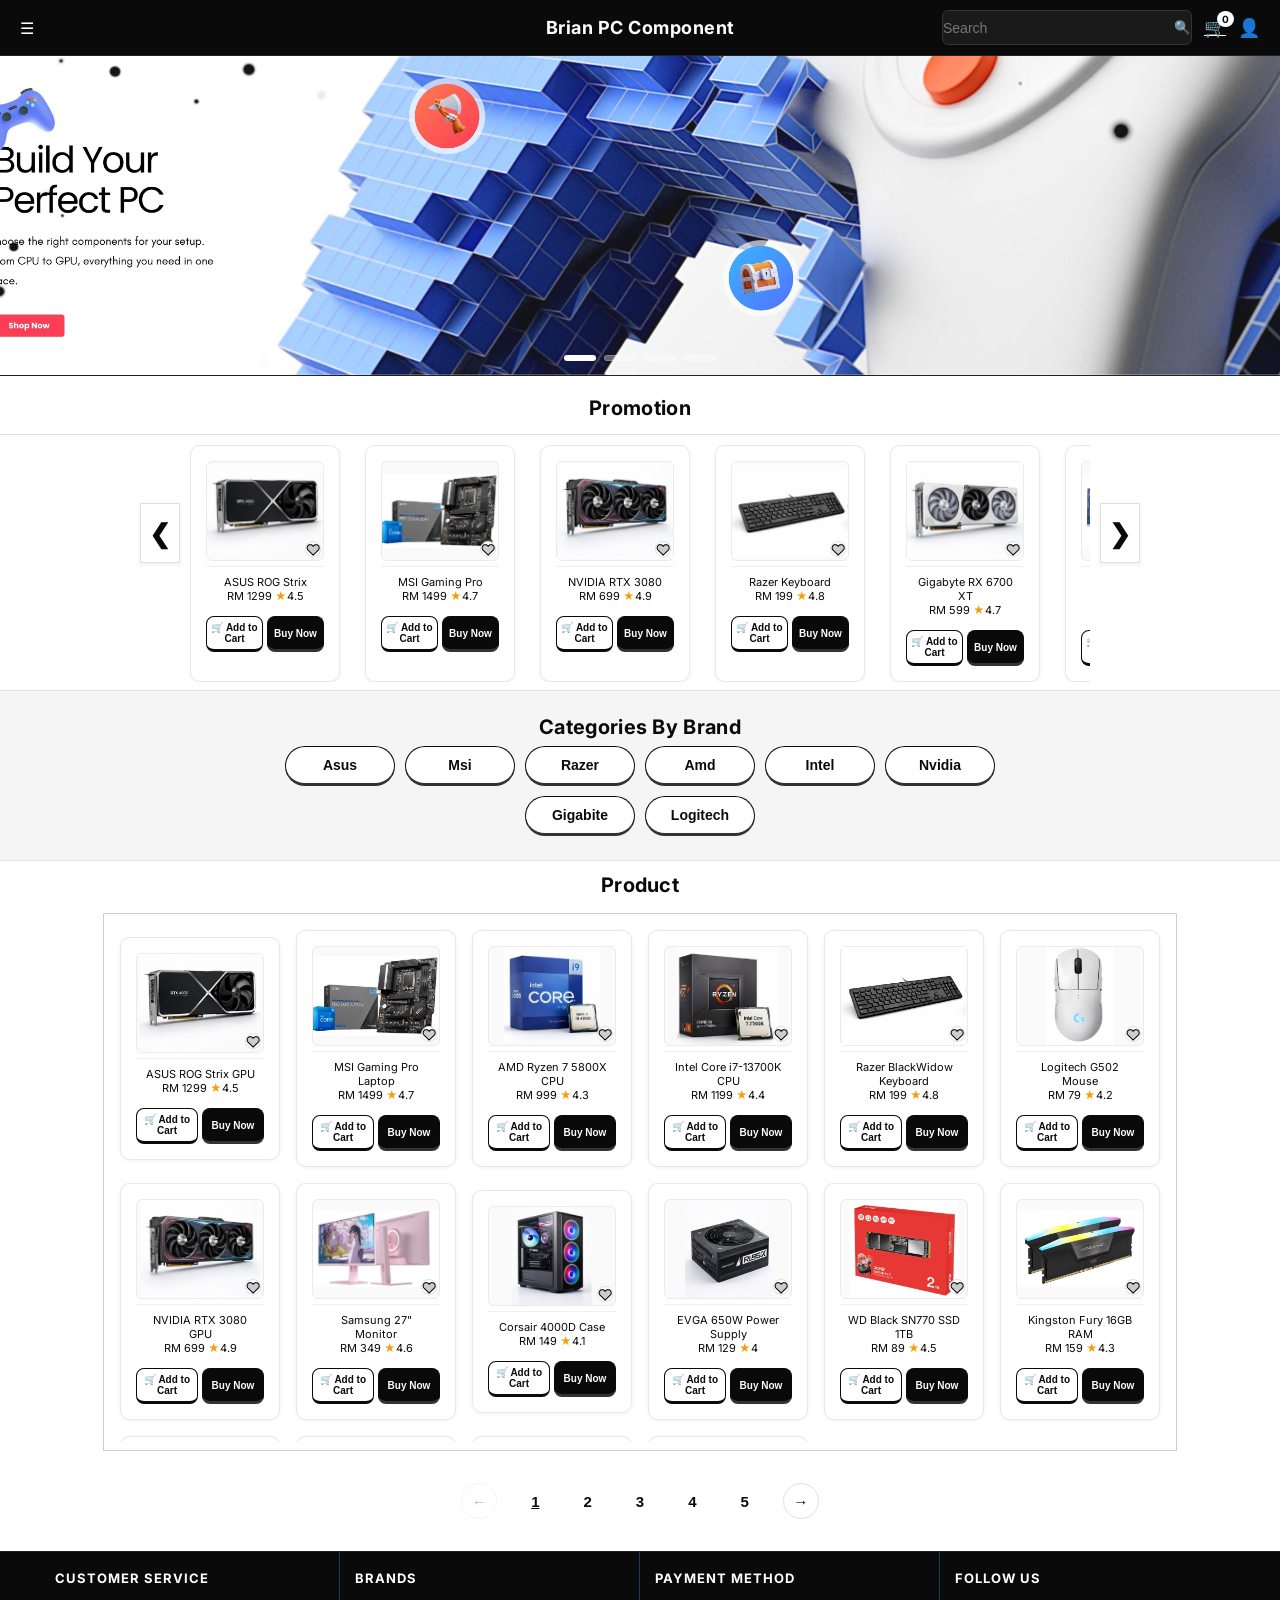
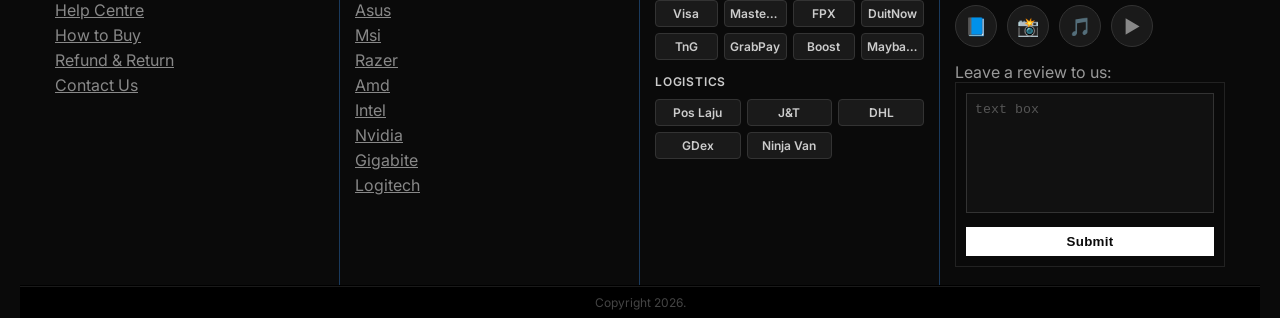
==== index.html @ 159a5e82 "Premium B&W theme, updated footers, red heart, sort label fixes - Redesigned to premium black & whit" ====
<!DOCTYPE html>
<html lang="en">
<head>
<meta charset="UTF-8">
<meta name="viewport" content="width=device-width, initial-scale=1.0">
<title>Brian PC Component</title>
<link rel="stylesheet" href="styles.css">
</head>

<body>

<!-- HEADER -->
<header class="header">

    <div class="header-left">
        <span onclick="openMenu()" style="cursor: pointer;">☰</span>
    </div>

   <div class="header-center">
        <a href="index.html" class="system-name">Brian PC Component</a>
    </div>

    <div class="header-right">
    <div class="search-container">
        <input id="searchInput" type="text" placeholder="Search" onkeydown="if(event.key==='Enter') searchProduct()">
        <button onclick="searchProduct()">🔍</button>
    
</div>

       <div class="icon">
    <a href="cart.html">
        🛒
        <span class="badge cart-badge">0</span>
    </a>
</div>
        <div class="icon" id="userIcon" style="cursor:pointer;">👤</div>
    </div>
</header>

<!-- BANNER CAROUSEL -->
<div class="banner">
    <div class="banner-track" id="bannerTrack">
        <div class="banner-slide">
            <img src="img/banner1.jpg" alt="Banner 1">
        </div>
        <div class="banner-slide">
            <img src="img/banner2.jpg" alt="Banner 2">
        </div>
        <div class="banner-slide">
            <img src="img/banner3.jpg" alt="Banner 3">
        </div>
        <div class="banner-slide">
            <img src="img/banner4.jpg" alt="Banner 4">
        </div>
    </div>
    <div class="banner-indicators" id="bannerIndicators">
        <span class="banner-dot active" onclick="goToBanner(0)"></span>
        <span class="banner-dot" onclick="goToBanner(1)"></span>
        <span class="banner-dot" onclick="goToBanner(2)"></span>
        <span class="banner-dot" onclick="goToBanner(3)"></span>
    </div>
</div>

<!-- PROMO ITEM -->
<div class="promo-section">

    <div class="section-title"><strong>Promotion</strong></div>
    <div class="divider"></div>

    <!-- 左 -->
    <div class="arrow left" onclick="slideLeft()">❮</div>

    <!-- 中间 -->
    <div class="promo-wrapper">
        <div class="promo-grid" id="promoGrid">

            <div class="product-card">
                <div class="product-image" onclick="location.href='product-detail.html?id=1'" style="cursor:pointer;"><img src="img/gpu1.jpg" alt="ASUS ROG Strix GPU" style="width:100%;height:100%;object-fit:contain;"><div class="favorite-icon" data-id="1" onclick="event.stopPropagation();toggleFavorite(1,this)">❤</div></div>
                <div class="price-rating">ASUS ROG Strix<br>RM 1299 <span style="color:#f59e0b;">★</span>4.5</div>
                <div class="button-group">
                    <button class="btn-add" onclick="addItemToCart(1)">🛒 Add to Cart</button>
                    <button class="btn-buy" onclick="location.href='product-detail.html?id=1'">Buy Now</button>
                </div>
            </div>
            <div class="product-card">
                <div class="product-image" onclick="location.href='product-detail.html?id=2'" style="cursor:pointer;"><img src="img/bundle1.jpg" alt="MSI Gaming Pro Laptop" style="width:100%;height:100%;object-fit:contain;"><div class="favorite-icon" data-id="2" onclick="event.stopPropagation();toggleFavorite(2,this)">❤</div></div>
                <div class="price-rating">MSI Gaming Pro<br>RM 1499 <span style="color:#f59e0b;">★</span>4.7</div>
                <div class="button-group">
                    <button class="btn-add" onclick="addItemToCart(2)">🛒 Add to Cart</button>
                    <button class="btn-buy" onclick="location.href='product-detail.html?id=2'">Buy Now</button>
                </div>
            </div>
            <div class="product-card">
                <div class="product-image" onclick="location.href='product-detail.html?id=7'" style="cursor:pointer;"><img src="img/gpu2.jpg" alt="NVIDIA RTX 3080 GPU" style="width:100%;height:100%;object-fit:contain;"><div class="favorite-icon" data-id="7" onclick="event.stopPropagation();toggleFavorite(7,this)">❤</div></div>
                <div class="price-rating">NVIDIA RTX 3080<br>RM 699 <span style="color:#f59e0b;">★</span>4.9</div>
                <div class="button-group">
                    <button class="btn-add" onclick="addItemToCart(7)">🛒 Add to Cart</button>
                    <button class="btn-buy" onclick="location.href='product-detail.html?id=7'">Buy Now</button>
                </div>
            </div>
            <div class="product-card">
                <div class="product-image" onclick="location.href='product-detail.html?id=5'" style="cursor:pointer;"><img src="img/keyboard1.jpg" alt="Razer BlackWidow Keyboard" style="width:100%;height:100%;object-fit:contain;"><div class="favorite-icon" data-id="5" onclick="event.stopPropagation();toggleFavorite(5,this)">❤</div></div>
                <div class="price-rating">Razer Keyboard<br>RM 199 <span style="color:#f59e0b;">★</span>4.8</div>
                <div class="button-group">
                    <button class="btn-add" onclick="addItemToCart(5)">🛒 Add to Cart</button>
                    <button class="btn-buy" onclick="location.href='product-detail.html?id=5'">Buy Now</button>
                </div>
            </div>
            <div class="product-card">
                <div class="product-image" onclick="location.href='product-detail.html?id=15'" style="cursor:pointer;"><img src="img/gpu3.jpg" alt="Gigabyte RX 6700 XT GPU" style="width:100%;height:100%;object-fit:contain;"><div class="favorite-icon" data-id="15" onclick="event.stopPropagation();toggleFavorite(15,this)">❤</div></div>
                <div class="price-rating">Gigabyte RX 6700 XT<br>RM 599 <span style="color:#f59e0b;">★</span>4.7</div>
                <div class="button-group">
                    <button class="btn-add" onclick="addItemToCart(15)">🛒 Add to Cart</button>
                    <button class="btn-buy" onclick="location.href='product-detail.html?id=15'">Buy Now</button>
                </div>
            </div>
            <div class="product-card">
                <div class="product-image" onclick="location.href='product-detail.html?id=8'" style="cursor:pointer;"><img src="img/monitor1.jpg" alt="Samsung 27 Monitor" style="width:100%;height:100%;object-fit:contain;"><div class="favorite-icon" data-id="8" onclick="event.stopPropagation();toggleFavorite(8,this)">❤</div></div>
                <div class="price-rating">Samsung 27" Monitor<br>RM 349 <span style="color:#f59e0b;">★</span>4.6</div>
                <div class="button-group">
                    <button class="btn-add" onclick="addItemToCart(8)">🛒 Add to Cart</button>
                    <button class="btn-buy" onclick="location.href='product-detail.html?id=8'">Buy Now</button>
                </div>
            </div>
            <div class="product-card">
                <div class="product-image" onclick="location.href='product-detail.html?id=6'" style="cursor:pointer;"><img src="img/mouse1.jpg" alt="Logitech G502 Mouse" style="width:100%;height:100%;object-fit:contain;"><div class="favorite-icon" data-id="6" onclick="event.stopPropagation();toggleFavorite(6,this)">❤</div></div>
                <div class="price-rating">Logitech G502 Mouse<br>RM 79 <span style="color:#f59e0b;">★</span>4.2</div>
                <div class="button-group">
                    <button class="btn-add" onclick="addItemToCart(6)">🛒 Add to Cart</button>
                    <button class="btn-buy" onclick="location.href='product-detail.html?id=6'">Buy Now</button>
                </div>
            </div>

        </div>
    </div>

    <!-- 右 -->
    <div class="arrow right" onclick="slideRight()">❯</div>

</div>

<!-- CATEGORY -->

<div class="category-section">

    <div class="section-title"><strong>Categories By Brand</strong></div>
    <div class="category-grid">
        <button onclick="location.href='product-list.html?search=asus'">Asus</button>
        <button onclick="location.href='product-list.html?search=msi'">Msi</button>
        <button onclick="location.href='product-list.html?search=razer'">Razer</button>
        <button onclick="location.href='product-list.html?search=amd'">Amd</button>
        <button onclick="location.href='product-list.html?search=intel'">Intel</button>
        <button onclick="location.href='product-list.html?search=nvidia'">Nvidia</button>
        <button onclick="location.href='product-list.html?search=gigabite'">Gigabite</button>
        <button onclick="location.href='product-list.html?search=logitech'">Logitech</button>
    </div>

</div>

<!-- PRODUCTS -->
<div class="products-section">
    <div class="section-title"><strong>Product</strong></div>
    <div class="products-container">
        <div class="products-grid" id="homeGrid"></div>
    </div>
    <div class="pagination" id="homePageNav"></div>
</div>

<!-- FOOTER ------------------------------------------------------------------------------------------------------------------>
<footer class="footer">
  <div class="footer-content">

    <!-- CUSTOMER -->
    <div class="footer-box">
      <h3>Customer Service</h3>
      <a href="#">Help Centre</a>
      <a href="#">How to Buy</a>
      <a href="#">Refund & Return</a>
      <a href="#">Contact Us</a>
    </div>

    <!-- BRANDS -->
    <div class="footer-box">
      <h3>Brands</h3>
      <a href="product-list.html?search=asus">Asus</a>
      <a href="product-list.html?search=msi">Msi</a>
      <a href="product-list.html?search=razer">Razer</a>
      <a href="product-list.html?search=amd">Amd</a>
      <a href="product-list.html?search=intel">Intel</a>
      <a href="product-list.html?search=nvidia">Nvidia</a>
      <a href="product-list.html?search=gigabite">Gigabite</a>
      <a href="product-list.html?search=logitech">Logitech</a>
    </div>

    <!-- PAYMENT -->
    <div class="footer-box">
      <h3>Payment Method</h3>
      <div class="logo-grid">
        <div class="logo-badge">Visa</div>
        <div class="logo-badge">Mastercard</div>
        <div class="logo-badge">FPX</div>
        <div class="logo-badge">DuitNow</div>
        <div class="logo-badge">TnG</div>
        <div class="logo-badge">GrabPay</div>
        <div class="logo-badge">Boost</div>
        <div class="logo-badge">Maybank</div>
      </div>

      <h4>Logistics</h4>
      <div class="logo-grid logo-grid-5">
        <div class="logo-badge">Pos Laju</div>
        <div class="logo-badge">J&amp;T</div>
        <div class="logo-badge">DHL</div>
        <div class="logo-badge">GDex</div>
        <div class="logo-badge">Ninja Van</div>
      </div>
    </div>

    <!-- FOLLOW -->
    <div class="footer-box">
      <h3>Follow us</h3>

      <div class="social-row">
        <a href="#" class="social-icon-btn" title="Facebook">📘</a>
        <a href="#" class="social-icon-btn" title="Instagram">📸</a>
        <a href="#" class="social-icon-btn" title="TikTok">🎵</a>
        <a href="#" class="social-icon-btn" title="YouTube">▶️</a>
      </div>

      <p>Leave a review to us:</p>

      <div class="review-box">
        <textarea placeholder="text box"></textarea>
        <button class="submit-btn">Submit</button>
      </div>
    </div>

  </div>

  <div class="footer-bottom">
    Copyright 2026.
  </div>
</footer>
<!-- Hambuger -->
<div class="overlay" id="overlay" onclick="closeMenu()"></div>

<!-- MENU -->
<div class="side-menu" id="sideMenu">

    <div class="menu-header">
        <span>Menu</span>
        <span class="close-btn" onclick="closeMenu()">✕</span>
    </div>

    <div class="menu-item" onclick="location.href='index.html'" style="cursor:pointer;">🏠 Home</div>
    <div class="menu-item" onclick="toggleDropdown('favDropdown')" style="cursor:pointer;">❤ Favorites ▾</div>
    <div class="dropdown" id="favDropdown">
        <div id="favoritesPanel"><div style="padding:8px 16px;color:#888;font-size:13px;">No favorites yet</div></div>
    </div>
    <div class="menu-item" onclick="location.href='cart.html'" style="cursor:pointer;">🛒 Cart</div>

    <!-- categories -->
    <div class="menu-item" onclick="toggleDropdown('catDropdown')">
        ☰ Categories ▾
    </div>
    <div class="dropdown" id="catDropdown">
        <div>Item 1</div>
        <div>Item 2</div>
        <div>Item 3</div>
    </div>

    <!-- brands -->
    <div class="menu-item" onclick="toggleDropdown('brandDropdown')">
        ☰ Brands ▾
    </div>
    <div class="dropdown" id="brandDropdown">
        <div>Asus</div>
        <div>Msi</div>
        <div>Razer</div>
        <div>Amd</div>
    </div>

</div>


<div class="popup" id="popupBox">
    
    <div class="popup-icon">i</div>

    <div class="popup-content">
        <div class="popup-text">
            this is a pop up message:<br>
            XXXXXXXXXXXXXXXXXXXX<br>
            XXXXXXXXXXXXXXXXXXXX
        </div>
    </div>

    <div class="popup-close" onclick="closePopup()">✕</div>

</div>
<!-- 产品区域 -->
<div id="productsGrid" class="products-grid"></div>

<!-- ❗ No Results（默认隐藏） -->
<div id="noResultsBox" class="no-results" style="display: none;">

    <div class="warning-triangle">
        <div class="warning-icon">!</div>
    </div>

    <h2>No Results Found For:</h2>
    <p id="searchText">"XXXXX"</p>

</div>

<!-- login-->
<div class="login-overlay" id="loginOverlay" onclick="closeLogin()"></div>

<div class="login-popup" id="loginPopup">

    <button class="login-close" onclick="closeLogin()">✕</button>

    <h2>Login</h2>

    <label>Email:</label>
    <div class="password-box"><input type="email" id="loginEmail" placeholder="E.g. user@gmail.com"></div>

    <label>Password:</label>
    <div class="password-box">
        <input type="password" id="loginPasswordInput" placeholder="Enter your password">
        <span onclick="togglePassword('loginPasswordInput')">👁</span>
    </div>

    <div class="forgot">Forget Password?</div>

    <button class="login-btn" onclick="doLogin()">Login</button>

    <div class="divider1">
        <span>or continue with</span>
    </div>

    <button class="social-btn google" onclick="doGoogleLogin()">
    <img src="https://cdn.jsdelivr.net/gh/devicons/devicon/icons/google/google-original.svg">
    google login
    </button>

    <button class="social-btn apple" onclick="doAppleLogin()">
    <img src="https://cdn.jsdelivr.net/gh/devicons/devicon/icons/apple/apple-original.svg">
    apple login
    </button>


    <div class="signup-text">
        Don't have an account? <span onclick="goSignup()" style="cursor:pointer;text-decoration:underline;">Sign Up</span>
    </div>

</div>
<!-- Signup -->
<div class="signup-overlay" id="signupOverlay"></div>

<div class="signup-popup" id="signupPopup">
    <button class="signup-close" onclick="closeSignup()">✕</button>

    <h2>Signup</h2>

    <label>Email:</label>
    <div class="password-row"><input type="email" id="signupEmailInput" placeholder="E.g. user@gmail.com"></div>

    <label>Password:</label>
    <div class="password-row">
        <input type="password" id="signupPasswordInput" placeholder="Enter your password" oninput="checkPasswordRules(this.value)">
        <span class="eye" onclick="togglePassword('signupPasswordInput')">👁</span>
    </div>

    <div class="password-rules">
        <label><input type="checkbox" id="rule-length"> 8-16 characters</label>
        <label><input type="checkbox" id="rule-special"> At least 1 special character</label>
        <label><input type="checkbox" id="rule-upper"> At least 1 uppercase letter</label>
        <label><input type="checkbox" id="rule-lower"> At least 1 lowercase letter</label>
        <label><input type="checkbox" id="rule-number"> At least 1 number</label>
    </div>

    <label>Confirm password:</label>
    <div class="password-row">
        <input type="password" id="confirmPassword" placeholder="Confirm your password">
        <span class="eye" onclick="togglePassword('confirmPassword')">👁</span>
    </div>

    <button class="signup-btn" onclick="doSignup()">Sign Up</button>

    <div class="login-text">
        Already have an account? <span onclick="goLogin()">Login</span>
    </div>
</div>

<script src="script.js"></script>
<script>
// Banner carousel
var bannerIndex = 0;
var bannerTotal = 4;
var bannerTimer = setInterval(nextBanner, 4000);

function goToBanner(index) {
    bannerIndex = index;
    applyBanner();
    resetBannerTimer();
}

function nextBanner() {
    bannerIndex = (bannerIndex + 1) % bannerTotal;
    applyBanner();
}

function applyBanner() {
    document.getElementById('bannerTrack').style.transform =
        'translateX(-' + (bannerIndex * 25) + '%)';
    document.querySelectorAll('.banner-dot').forEach(function(dot, i) {
        dot.classList.toggle('active', i === bannerIndex);
    });
}

function resetBannerTimer() {
    clearInterval(bannerTimer);
    bannerTimer = setInterval(nextBanner, 4000);
}
</script>
</body>
</html>
---- styles.css ----
﻿@import url('https://fonts.googleapis.com/css2?family=Inter:wght@400;500;600;700;800;900&display=swap');

/* =====MAIN PAGE BANNER ===== */
.banner {
    position: relative;
    width: 100%;
    height: 320px;
    overflow: hidden;
    border-bottom: 1px solid #d0d0d0;
}
.banner-track {
    display: flex;
    width: 400%;
    height: 100%;
    transition: transform 0.6s ease;
}
.banner-slide {
    width: 25%;
    height: 100%;
    flex-shrink: 0;
    position: relative;
    overflow: hidden;
    padding: 0;
}

.banner-slide img {
    width: 100%;
    height: 100%;
    object-fit: cover;
    object-position: center;
    display: block;
}
.banner-indicators {
    position: absolute;
    bottom: 14px;
    left: 50%;
    transform: translateX(-50%);
    display: flex;
    gap: 8px;
}
.banner-dot {
    width: 32px;
    height: 6px;
    border-radius: 3px;
    background: rgba(255,255,255,0.5);
    border: 1px solid rgba(0,0,0,0.3);
    cursor: pointer;
    transition: background 0.3s;
}
.banner-dot.active {
    background: #ffffff;
    border-color: rgba(0,0,0,0.4);
}

/* ===== TITLE ===== */
.section-title {
    text-align: center;
    margin: 4px 0;
}

/* 分隔线（重点‼️） */
.divider {
    border-top: 1px solid #000;
    margin: 10px 0;
}


/* ===== PROMO SECTION ===== */
.promo-section {
    position: relative;
    overflow: visible;
    width: 100%;
    padding: 8px 0;

}

/* ⭐外层：限制显示区域 — show exactly 5 cards */
.promo-wrapper {
    width: 900px;            /* 5 × 160px + 4 × 25px gap */
    max-width: 100%;
    margin: 0 auto;
    overflow: hidden;
}

/* ⭐内部：横向滑动 */
.promo-grid {
    display: flex;
    gap: 25px;

    transition: 0.3s;
}

/* 卡片 */
.product-card {
    min-width: 150px;
}

/* 箭头 */
.arrow {
    position: absolute;
    top: 50%;
    transform: translateY(-50%);

    width: 40px;
    height: 60px;

    display: flex;
    align-items: center;
    justify-content: center;

    cursor: pointer;
}

/* ⭐位置（贴卡片） */
.arrow {
    position: absolute;
    top: 50%;
    transform: translateY(-50%);

    font-size: 26px;     /* 控制大小 */
    font-weight: bold;

    color: black;
    background: white;   /* ⭐中间白 */

    padding: 6px 10px;
    border: 1px solid #000;

    cursor: pointer;
}

/* 位置（贴卡片） */
.arrow.left {
    left: calc(50% - 500px);
}

.arrow.right {
    right: calc(50% - 500px);
}

/* ===== PRODUCTS ===== */


/* ===== CARD ===== */
.product-card {
    width: 150px;
    border: 1px solid #000;
    padding: 8px;
}

.product-image {
    height: 100px;
    border: 1px solid #000;
    position: relative;

    display: flex;
    align-items: center;
    justify-content: center;
}

/* 爱心 */
.favorite-icon {
    position: absolute;
    bottom: 3px;
    right: 2px;

    width: 24px;
    height: 24px;

    border-radius: 50%;
    background: white;
    border: 1.5px solid #000000;

    display: flex;
    align-items: center;
    justify-content: center;

    font-size: 14px;
    color: #ffffff;
    -webkit-text-stroke: 1px #000000;
    cursor: pointer;
}
.favorite-icon.active {
    color: #f44336;
    -webkit-text-stroke: 0;
}
.fav-item:hover { background: #f5f5f5; }

/* price */
.price-rating {
    border: 1px solid #000;
    margin: 5px 0;
    padding: 3px;
    text-align: center;
    font-size: 11px;
}

/* 按钮 */
.button-group {
    display: flex;
    flex-direction: row;
    gap: 4px;
    margin-top: 5px;
}

.btn-add {
    width: 100%;
    background: #ffffff;
    border: 1.5px solid #b0c4d8;
    border-bottom: 3px solid #8aacc8;
    color: #1a3a5c;
    padding: 5px 4px;
    cursor: pointer;
    font-size: 10px;
    font-weight: 700;
    border-radius: 8px;
    display: flex;
    align-items: center;
    justify-content: center;
    gap: 4px;
    box-shadow: 0 3px 0 #8aacc8, 0 4px 6px rgba(0,0,0,0.15);
    transition: all 0.1s ease;
}

.btn-add:hover {
    background: #e8f0fb;
    border-color: #1d4ed8;
    border-bottom-color: #1430a0;
    color: #1d4ed8;
    box-shadow: 0 3px 0 #1430a0, 0 4px 6px rgba(0,0,0,0.2);
}

.btn-add:active {
    transform: translateY(2px);
    box-shadow: 0 1px 0 #8aacc8, 0 2px 3px rgba(0,0,0,0.1);
}

.btn-buy {
    width: 100%;
    background: linear-gradient(180deg, #2563eb 0%, #1d4ed8 100%);
    color: white;
    border: 1.5px solid #1e40af;
    border-bottom: 3px solid #1430a0;
    padding: 5px 4px;
    cursor: pointer;
    font-size: 10px;
    font-weight: 700;
    border-radius: 8px;
    display: flex;
    align-items: center;
    justify-content: center;
    box-shadow: 0 3px 0 #1430a0, 0 4px 6px rgba(29,78,216,0.35);
    transition: all 0.1s ease;
}

.btn-buy:hover {
    background: linear-gradient(180deg, #3b82f6 0%, #2563eb 100%);
    box-shadow: 0 3px 0 #1430a0, 0 4px 8px rgba(29,78,216,0.45);
}

.btn-buy:active {
    transform: translateY(2px);
    box-shadow: 0 1px 0 #1430a0, 0 2px 3px rgba(29,78,216,0.2);
}
.products-section {
    text-align: center;
    display: flex;
    flex-direction: column;
    align-items: center;
}
.products-section .section-title,
.promo-section .section-title {
    padding: 4px 0;
    margin-top: 8px;
}

/* 分隔线 */
.divider {
    border-top: 1px solid #000;
    margin: 10px 0;
}

/* ⭐外框（重点‼️） */
.products-container {
    width: 100%;
    height: 420px;           /* ⭐固定高度 */
    margin: 0 auto;

    border: 1px solid #000;

    overflow-y: auto;        /* ⭐滚动条 */
    overflow-x: hidden;
}

/* grid */
.products-grid1 {
    display: grid;
    grid-template-columns: repeat(5, 150px);

    justify-content: center;
    gap: 25px;

    padding: 15px;
}
/* ===== PAGINATION ===== */
.pagination {
    text-align: center;
    margin: 15px 0;
}

/* 整块 */
.category-section {
    text-align: center;
    padding: 3px 0 14px 0;
    border-top: 1px solid #000;
    border-bottom: 1px solid #000;
    display: flex;
    flex-direction: column;
    justify-content: center;
}

/* 按钮排版 */
.category-grid {
    display: flex;
    justify-content: center;
    flex-wrap: wrap;
    gap: 10px;
    margin-top: 3px;
    max-width: 710px;
    margin-left: auto;
    margin-right: auto;
}

/* 每个按钮 */
.category-grid button {
    width: 110px;              /* ⭐固定宽度 */
    height: 40px;

    border: 1.5px solid #b0c4d8;
    border-bottom: 3px solid #8aacc8;
    border-radius: 20px;       /* pill shape */

    background: white;
    color: #1a3a5c;

    display: flex;
    align-items: center;
    justify-content: center;

    font-size: 14px;
    font-weight: 600;
    cursor: pointer;
    box-shadow: 0 3px 0 #8aacc8, 0 4px 6px rgba(0,0,0,0.12);
    transition: all 0.1s ease;
}

.category-grid button:hover {
    background: #e8f0fb;
    color: #1d4ed8;
    border-color: #1d4ed8;
    border-bottom-color: #1430a0;
    box-shadow: 0 3px 0 #1430a0, 0 4px 8px rgba(29,78,216,0.2);
}

.category-grid button.active,
.category-grid button:active {
    background: linear-gradient(180deg, #1a3a5c 0%, #0d2137 100%);
    color: white;
    border-color: #0d2137;
    border-bottom-color: #060f1a;
    box-shadow: 0 3px 0 #060f1a, 0 4px 6px rgba(0,0,0,0.3);
    transform: translateY(0px);
}

.category-grid button:active {
    transform: translateY(2px);
    box-shadow: 0 1px 0 #8aacc8, 0 2px 3px rgba(0,0,0,0.1);
}
.pagination button {
    border: 1px solid #000;
    background: white;
    padding: 5px 10px;
}

.pagination span {
    margin: 0 5px;
}
*
 {
    margin: 0;
    padding: 0;
    box-sizing: border-box;
}

body {
    font-family: 'Inter', 'Helvetica Neue', Arial, sans-serif;
    background: #ffffff;
}

/* HEADER */
.header {
    display: grid;
    grid-template-columns: 1fr auto 1fr;
    align-items: center;
    border-bottom: 1px solid #222222;
    padding: 10px 24px;
    background: #0a0a0a;
    color: white;
}

/* 左 */
.header-left {
    justify-self: start;
}

/* 中 */
.header-center {
    justify-self: center;
}

/* 右 */
.header-right {
    margin-left: auto; 
    display: flex;
    align-items: center;
    gap: 12px;
    
}

/* SEARCH */
.search-container {
    display: flex;
    align-items: center;

    border: 1px solid #333333;
    border-radius: 6px;

    width: 250px;
    height: 35px;

    padding: 0 10px;

    background: #1a1a1a;
}

/* ⭐输入框（关键‼️） */
.search-container input {
    flex: 1;

    border: none;
    outline: none;

    background: transparent;   /* ⭐去白色 */
    height: 100%;

    font-size: 14px;
    color: white;
}

.search-container input::placeholder {
    color: #a0b4c8;
}

/* 按钮 */
.search-container button {
    border: none;
    background: none;
    cursor: pointer;
}

/* ICON */
.icon-group {
    display: flex;
    gap: 8px;
}

.icon {
    position: relative;
    font-size: 18px;
    cursor: pointer;
}

.badge {
    position: absolute;
     top: -6px;
    right: -8px;

    background: red;
    color: white;

    font-size: 10px;
    padding: 2px 5px;

    border-radius: 50%;
}

/* FILTER BAR */
.filter-bar {
    display: flex;
    justify-content: space-between;
    align-items: center;
    border-bottom: 1px solid #000;
    padding: 5px 15px;
    background: #eee;
    width: 100%;
    box-sizing: border-box;
}

.filter-left {
    display: flex;
    align-items: center;
    gap: 8px;
}

.filter-left select {
    border: 1px solid #000;
    height: 25px;
}

/* RIGHT SIDE */
.filter-right {
    display: flex;
    align-items: center;
    gap: 8px;
}

/* CIRCLE BUTTON */
.circle-btn {
    border: 1px solid #000;
    border-radius: 50%;
    width: 25px;
    height: 25px;
    background: none;
}

/* PAGE NUMBER */
.page-text {
    font-size: 14px;
}
.product-divider {
    width: 100%;
    border-top: 1px solid #000;
    margin: 5px 0px 15px;
}
/* ===== Product list ===== */
.product-main {
    padding: 10px 0;
    flex: 1;
    width: 100%;
    box-sizing: border-box;
}

.products-heading {
    text-align: center;
    margin: 10px 0;
}

/* ===== GRID（完全对齐版本） ===== */
.products-grid {
    display: grid;

    /* 卡片宽度 = 150px（统一） */
    grid-template-columns: repeat(5, 200px);

    justify-content: center;

    /* 间距缩小（关键） */
    gap: 20px;
}

/* ===== 卡片 ===== */
.product-card {
    width: 160px;   /* ⭐跟 grid 一样 */
    padding: 15px;   /* ⭐缩小 */
    border: 1px solid #000;
}

/* ===== 图片 ===== */
.product-image {
    position: relative;
    border: 1px solid #000;
    height: 100px;

    display: flex;
    align-items: center;
    justify-content: center;
}

/* ===== 爱心 ===== */
.favorite-icon {
    position: absolute;
    bottom: 3px;
    right: 2px;

    width: 16px;
    height: 16px;

    border-radius: 50%;
    background: #bbb;

    display: flex;
    align-items: center;
    justify-content: center;

    font-size: 14px;
    color: white; 
}
.heart {
    width: 12px;
    height: 12px;
    fill: white;   /* 🤍 默认白色 */
}
.favorite-icon.active {
    color: #f44336;
}

/* ===== 价格框 ===== */
.price-rating {
    border: 1px solid #000;
    padding: 8px;
    margin: 5px 0;
    font-size: 11px;
    text-align: center;
}

/* ===== 按钮 ===== */
.button-group {
    display: flex;
    justify-content: space-between;
}

/* add */
.btn-add {
    background: #ffffff;
    border: 1.5px solid #b0c4d8;
    border-bottom: 3px solid #8aacc8;
    color: #1a3a5c;
    padding: 5px 4px;
    font-size: 10px;
    font-weight: 700;
    border-radius: 8px;
    box-shadow: 0 3px 0 #8aacc8, 0 4px 6px rgba(0,0,0,0.15);
}

/* buy */
.btn-buy {
    background: linear-gradient(180deg, #2563eb 0%, #1d4ed8 100%);
    border: 1.5px solid #1e40af;
    border-bottom: 3px solid #1430a0;
    color: white;
    padding: 5px 4px;
    font-size: 10px;
    font-weight: 700;
    border-radius: 8px;
    box-shadow: 0 3px 0 #1430a0, 0 4px 6px rgba(29,78,216,0.35);
}


/* ===== SCROLLBAR（你图右边那条🔥） ===== */
.products-grid {
    max-height: 520px;
    overflow-y: auto;
}

/* scrollbar style */
.products-grid::-webkit-scrollbar {
    width: 8px;
}

.products-grid::-webkit-scrollbar-track {
    border: 1px solid #000;
}

.products-grid::-webkit-scrollbar-thumb {
    background: #999;
}

/* ===== PAGINATION（完全居中对齐） ===== */
.pagination {
    display: flex;
    justify-content: center;
    align-items: center;
    gap: 8px;
    margin: 15px 0;
}

.page-number,
.pagination-arrow {
    border: 1px solid #000;
    padding: 4px 10px;
    font-size: 12px;
}

.page-number.active {
    background: #ddd;
}

/* ===== FOOTER（框线完全一致） ===== */
.footer {
    border-top: 1px solid #000;
    background: #fff;
}

.footer-content {
    display: grid;
    grid-template-columns: repeat(4, 1fr);
    align-items: stretch;
    border-bottom: 1px solid #000;
}

/* equal-size rectangle boxes */
.footer-box {
    border-right: 1px solid #1a3a5c;
    padding: 18px 15px;
    box-sizing: border-box;
}

.footer-box:last-child {
    border-right: none;
}

/* links */
.footer-box a {
    display: block;
    margin: 5px 0;
    text-decoration: underline;
}

/* logo grid */
.logo-grid {
    display: grid;
    grid-template-columns: repeat(4, 1fr);
    gap: 6px;
    margin: 10px 0;
}

.logo-grid.logo-grid-5 {
    grid-template-columns: repeat(3, 1fr);
}

.logo-grid div {
    border: 1px solid #000;
    text-align: center;
    padding: 5px;
    font-size: 12px;
}

/* logo badge (payment / logistics labels) */
.logo-badge {
    border: 1px solid #000;
    border-radius: 4px;
    text-align: center;
    padding: 5px 3px;
    font-size: 11px;
    font-weight: 600;
    white-space: nowrap;
    overflow: hidden;
    text-overflow: ellipsis;
}

/* social links row */
.social-row {
    display: flex;
    flex-direction: row;
    gap: 10px;
    margin: 10px 0;
    flex-wrap: wrap;
}

.social-badge {
    display: flex;
    align-items: center;
    gap: 8px;
    padding: 7px 12px;
    border: 1px solid #000;
    border-radius: 20px;
    font-size: 13px;
    font-weight: 500;
    text-decoration: none !important;
    transition: opacity 0.2s;
}

.social-badge:hover { opacity: 0.75; }

/* follow us row (legacy) */
.logo-row {
    display: flex;
    gap: 6px;
    margin-bottom: 10px;
}

.logo-row div {
    border: 1px solid #000;
    padding: 5px;
}

/* ===== REVIEW BOX（100%一样） ===== */
.review-box {
    border: 1px solid #000;
    padding: 10px;
}

.review-box textarea {
    width: 100%;
    height: 120px;
    border: 1px solid #000;
    margin-bottom: 10px;
    padding: 8px;
    resize: none;
}

.submit-btn {
    width: 100%;
    background: black;
    color: white;
    border: none;
    padding: 8px;
}

/* ===== COPYRIGHT ===== */
.footer-bottom {
    text-align: center;
    padding: 8px;
    font-size: 12px;
}
textarea { width: 100%; border: 1px solid #000; background: #fff; color: #000; resize: vertical; padding: 6px; }
.submit-btn { background: #000; color: #fff; border: 1px solid #000; padding: 6px 10px; cursor: pointer; }

@media (max-width: 1200px) {
  .products-grid { grid-template-columns: repeat(3, minmax(0, 1fr)); }
}
@media (max-width: 768px) {
  header.header { flex-wrap: wrap; gap: 10px; }
  .header-center { order: 3; width: 100%; justify-content: flex-start; }
  .header-right { order: 2; gap: 6px; }
  .products-grid { grid-template-columns: repeat(2, minmax(0, 1fr)); }
  .filter-top { flex-wrap: wrap; gap: 10px; }
}

.no-results-title {
    font-size: 20px;
    font-weight: bold;
    color: #000;
}

.no-results-query {
    font-size: 16px;
    color: #000;
    margin: 0;
}

.no-results-message {
    font-size: 14px;
    color: #666;
    margin: 0;
    max-width: 400px;
}

/* ============ RESPONSIVE PRODUCT LIST ============ */
@media (max-width: 768px) {
    .product-list-container {
        flex-direction: column;
    }
    
    .filters-sidebar {
        width: 100%;
        border-right: none;
        border-bottom: 1px solid #d0d0d0;
        display: flex;
        flex-wrap: wrap;
        gap: 20px;
        padding: 15px;
    }
    
    .filter-section {
        flex: 1;
        min-width: 150px;
        margin-bottom: 0;
    }
    
    .filter-controls {
        flex-wrap: wrap;
    }
    
    .no-results-icon {
        font-size: 60px;
    }
    
    .warning-triangle {
        width: 60px;
        height: 60px;
    }
}

/* ============ COMPARE PRODUCT PAGE ============ */
.compare-page-wrapper {
    min-height: calc(100vh - 60px);
    padding: 20px;
    background-color: #fff;
}

.return-link-container {
    margin-bottom: 20px;
}

.return-link {
    color: #0066cc;
    text-decoration: none;
    font-size: 14px;
}

.return-link:hover {
    text-decoration: underline;
}

.compare-modal {
    background-color: #fff;
    border: 1px solid #d0d0d0;
    padding: 20px;
    max-width: 1200px;
    margin: 0 auto;
    
}

.compare-modal-header {
    display: flex;
    justify-content: space-between;
    align-items: center;
    margin-bottom: 20px;
    padding-bottom: 15px;
    border-bottom: 1px solid #d0d0d0;
}

.compare-modal-title {
    font-size: 18px;
    font-weight: bold;
    margin: 0;
}

.compare-modal-close {
    background: none;
    border: none;
    font-size: 28px;
    cursor: pointer;
    color: #000;
    width: 30px;
    height: 30px;
    display: flex;
    align-items: center;
    justify-content: center;
    padding: 0;
}

.compare-modal-close:hover {
    color: #666;
}

.compare-modal-content {
    display: flex;
    gap: 20px;
    align-items: stretch;
    width: 100%;
}

.compare-current-product {
    flex: 1.8;
    min-width: 0;
    display: flex;
    flex-direction: column;
}

.product-image-box {
    width: 100%;
    aspect-ratio: 1;
    border: 2px solid #d0d0d0;
    border-radius: 20px;
    display: flex;
    align-items: center;
    justify-content: center;
    background-color: #f9f9f9;
    font-size: 16px;
    font-weight: bold;
    text-align: center;
    margin-bottom: 16px;
    line-height: 1.4;
}

.specs-table {
    width: 100%;
    border-collapse: collapse;
    margin-bottom: 15px;
    font-size: 12px;
    border: 1px solid #d0d0d0;
}

.specs-table tr {
    border: 1px solid #d0d0d0;
}

.specs-table tr.spec-alt {
    background-color: #A5D6A7;
}

.spec-name {
    padding: 8px 10px;
    text-align: left;
    font-weight: normal;
    width: 60%;
}

.spec-value {
    padding: 8px 10px;
    text-align: left;
    font-weight: normal;
    width: 40%;
}

.view-detail-link {
    display: block;
    padding: 13px 20px;
    font-size: 16px;
    color: #000;
    text-decoration: none;

    border: 2px solid #000;
    border-radius: 15px;

    background-color: #fff;
    text-align: center;
    margin: 0 auto;
   
    
}

.view-detail-link:hover {
    text-decoration: underline;
}

.compare-divider {
    width: 1px;
    border-left: 2px dashed #d0d0d0;
    background: none;
    flex-shrink: 0;
    align-self: stretch;
}

.compare-products-selector {
    display: flex;
    flex-direction: column;
    flex: 2.2;
    min-width: 0;
    height: 100%;
    max-height: 100%;
    overflow-y: auto;
    border: 1px solid #ccc;
    border-radius: 8px;
    padding: 12px;
    align-self: stretch;
}

.compare-select-title {
    font-size: 14px;
    font-weight: bold;
    margin: 0 0 20px 0;
    text-align: center;
}

.compare-products-grid {
    display: grid;
    grid-template-columns: repeat(3, 150px);
    column-gap: 48px;
    row-gap: 20px;
    justify-content: center;
    
    
}

.compare-product-card {
    border: 1px solid #d0d0d0;
    padding: 8px;
    display: flex;
    flex-direction: column;
    align-items: center;
    gap: 5px;
    width: 150px;
}

.compare-product-image {
    width: 100%;
    height: 100px;
    border: 1px solid #d0d0d0;
    display: flex;
    align-items: center;
    justify-content: center;
    background-color: #ececec;
    font-size: 11px;
    text-align: center;
    line-height: 1.4;
    color: #999;
}

.compare-product-info {
    width: 100%;
    display: flex;
    flex-direction: column;
    gap: 8px;
    align-items: center;
}

.compare-price-rating {
    font-size: 12px;
    text-align: center;
    width: 100%;
    border: 1px solid #d0d0d0;
     cursor: pointer;
     padding: 10px 20px;
}

.compare-btn {
    padding: 8px 20px;
    background-color: #fff;
    border: 1px solid #d0d0d0;
    cursor: pointer;
    font-size: 12px;
    min-width: 80px;
}

.compare-btn:hover {
    background-color: #f5f5f5;
}

/* ============ RESPONSIVE COMPARE PAGE compare ============ */
@media (max-width: 1024px) {
    .compare-modal-content {
        flex-direction: column;
        gap: 20px;
    }
    
    .compare-divider {
        width: 100%;
        height: 1px;
    }
    
    .compare-products-grid {
        grid-template-columns: repeat(3, 1fr);
    }
}

@media (max-width: 768px) {
    .compare-modal {
        padding: 15px;
    }
    
    .compare-modal-title {
        font-size: 16px;
    }
    
    .compare-products-grid {
        grid-template-columns: repeat(2, 1fr);
        gap: 15px;
    }
    
    .compare-current-product {
        max-width: 100%;
    }
}

/* ============ COMPARE TWO PRODUCTSsssssssssssssssssssssssss PAGE ============ */
.compare-modal-content {
    display: flex;
    gap: 20px;
    align-items: stretch;
}

.compare-product-column {
    flex: 1;
    display: flex;
    flex-direction: column;
    gap: 15px;
}

.compare-product-image-box {
    width: 580px;
    height: 580px;
    aspect-ratio: 1;
    border: 2px solid #000;
    border-radius: 15px;
    display: flex;
    align-items: center;
    justify-content: center;
    background-color: #f9f9f9;
    font-size: 16px;
    font-weight: bold;
    text-align: center;
    line-height: 1.4;
}

.compare-specs-wrapper {
    overflow-x: auto;
}

.compare-specs-table {
    width: 100%;
    border-collapse: collapse;
    font-size: 12px;
    border: 1px solid #d0d0d0;
}

.compare-specs-table thead {
    border: 1px solid #d0d0d0;
}

.compare-spec-header {
    padding: 8px;
    text-align: center;
    font-weight: bold;
    border: 1px solid #d0d0d0;
}

.compare-specs-green .compare-spec-alt-green {
    background-color: #A5D6A7;
}

.compare-specs-orange .compare-spec-alt-orange {
    background-color: #FFA500;
}

.compare-spec-name {
    padding: 8px;
    text-align: left;
    font-weight: normal;
    border: 1px solid #d0d0d0;
    background-color: #fff;
}

.compare-spec-value {
    padding: 8px;
    text-align: left;
    font-weight: normal;
    border: 1px solid #d0d0d0;
    background-color: #fff;
}

.compare-specs-table tbody tr {
    border: 1px solid #d0d0d0;
}

.compare-specs-table tbody tr.compare-spec-alt-green,
.compare-specs-table tbody tr.compare-spec-alt-orange {
    border: 1px solid #d0d0d0;
}

.compare-actions {
    display: flex;
    flex-direction: row;
    gap: 10px;
    align-items: center;
    justify-content: flex-end;
}

.compare-actions .btn-add {
    padding: 8px 15px;
    background-color: #ffffff;
    border: 1px solid #c0cfe0;
    cursor: pointer;
    font-size: 12px;
    color: #1a3a5c;
    min-width: 120px;
    border-radius: 6px;
    margin-right: auto;
}

.compare-detail-link {
    padding: 8px 15px;
    background-color: #fff;
    border: 1px solid #d0d0d0;
    cursor: pointer;
    font-size: 12px;
    color: #000000;
    text-decoration: none;
    min-width: 120px;
    border-radius: 6px;
}

.compare-detail-link:hover {
    text-decoration: underline;
}

.compare-other-link {
    padding: 8px 15px;
    background-color: #fff;
    border: 1px solid #d0d0d0;
    cursor: pointer;
    font-size: 12px;
    color: #000000;
    text-decoration: none;
    min-width: 120px;
    border-radius: 6px;
}

.compare-other-link:hover {
    background-color: #f5f5f5;
}

@media (max-width: 1024px) {
    .compare-modal-content {
        flex-direction: column;
    }
    
    .compare-product-column {
        width: 100%;
    }
}

/* ============ HAMBURGER MENU (SIDEBAR) ============ */

/* Overlay */
.overlay {
    position: fixed;
    top: 0;
    left: 0;
    width: 100%;
    height: 100%;
    background: rgba(0, 0, 0, 0.2);
    display: none;
    z-index: 100;
}

/* Sidebar */
.sidebar {
    position: fixed;
    top: 0;
    left: -260px;
    width: 260px;
    height: 100%;
    background: #fff;
    border-right: 1px solid #d0d0d0;
    padding: 15px;
    transition: 0.3s;
    z-index: 101;
}

/* Active state */
.sidebar.active {
    left: 0;
}

.overlay.active {
    display: block;
}

/* Header inside sidebar */
.sidebar-header {
    display: flex;
    justify-content: space-between;
    margin-bottom: 15px;
}

/* Close button */
.close-btn {
    background: none;
    border: none;
    font-size: 18px;
    cursor: pointer;
}

/* Menu item */
.menu-item {
    border: 1px solid #d0d0d0;
    padding: 10px;
    margin-bottom: 10px;
    border-radius: 8px;
    font-size: 14px;
    cursor: pointer;
}

/* Submenu */
.submenu {
    margin-left: 10px;
}
.filter-bar {
    display: flex;
    justify-content: space-between;
    align-items: center;
}

.filter-right {
    display: flex;
    gap: 10px;
}


/* ============ CART PAGE ============ */
.cart-page {
    padding: 20px 40px;
}

.cart-title {
    margin-bottom: 20px;
}

.cart-container {
    display: flex;
    gap: 20px;
}

/* LEFT */
.cart-left {
    flex: 2;
    border: 1px solid #d0d0d0;
    padding: 10px;
}

.cart-header-row {
    display: grid;
    grid-template-columns: 2fr 1fr 1fr 1fr;
    font-size: 12px;
    margin-bottom: 10px;
}

.cart-item {
    display: grid;
    grid-template-columns: 2fr 1fr 1fr 1fr;
    border: 1px solid #d0d0d0;
    padding: 10px;
    margin-bottom: 10px;
    align-items: center;
}

.cart-product {
    display: flex;
    gap: 10px;
}

.cart-img {
    width: 60px;
    height: 60px;
    border: 1px solid #000;
    display: flex;
    align-items: center;
    justify-content: center;
    font-size: 10px;
}

.cart-desc {
    font-size: 10px;
}

.cart-remove {
    color: red;
    font-size: 12px;
    cursor: pointer;
}

.cart-qty {
    display: flex;
    gap: 8px;
    align-items: center;
}

.cart-qty button {
    width: 25px;
    height: 25px;
    border: 1px solid #d0d0d0;
    background: #fff;
}

/* RIGHT */
.cart-right {
    flex: 1;
}

.cart-summary {
    border: 1px solid #d0d0d0;
    padding: 15px;
}

.summary-row {
    display: flex;
    justify-content: space-between;
    margin-bottom: 10px;
}

.summary-note {
    font-size: 10px;
    margin-bottom: 10px;
}

.checkout-btn {
    width: 100%;
    padding: 10px;
    background: #000;
    color: #fff;
    border: none;
    cursor: pointer;
}

/* ============ CHECKOUT PAGE ============ */

.checkout-page {
    padding: 20px 40px;
}

.checkout-container {
    display: flex;
    gap: 20px;
}

/* LEFT */
.checkout-left {
    flex: 2;
}

.form-grid {
    display: grid;
    grid-template-columns: 1fr 1fr;  /* 🔥 左右两列 */
    gap: 15px;
}

.form-grid select {
    padding: 8px;
    border: 1px solid #d0d0d0;
}

.row {
    display: flex;
    gap: 10px;
}

.postcode-box {
    width: 200px;
    display: flex;
    flex-direction: column;
    gap: 4px;
}
.postcode-state {
    display: grid;
    grid-template-columns: 1fr 1fr;
    gap: 15px;
    grid-column: span 2;   /* 🔥 占整行 */
}

.state-container {
    width: 260px;
}
.row input {
    width: 200px;   /* Postcode 固定 */
}



/* 上面那个显示 */
.state-selected {
    border: 1px solid #ccc;
    padding: 8px;
    margin-bottom: 5px;
    background: #f5f5f5;
    display: flex;
    align-items: center;
    justify-content: space-between;
    cursor: pointer;
}
.state-arrow {
    font-size: 20px;
    line-height: 1;
}

/* scroll box */
.state-box {
    height: 150px;              /* 🔥 scroll关键 */
    overflow-y: auto;
    border: 1px solid #000;
    padding: 5px;
}

/* 每一项 */
.state-option {
    display: flex;
    align-items: center;
    padding: 8px;
    border: 1px solid #ccc;
    margin-bottom: 5px;
    cursor: pointer;
}

/* 圆圈 */
.circle {
    width: 12px;
    height: 12px;
    border: 2px solid #999;
    border-radius: 50%;
    margin-right: 10px;
}

/* 选中状态 🔥 */
.state-option.active {
    background-color: #c8e6c9;
    border: 2px solid #4caf50;
}

.state-option.active .circle {
    background-color: #4caf50;
}

/* SHIPPING */
.shipping-box {
    border: 1px solid #d0d0d0;
    margin-bottom: 20px;
}

.shipping-option {
    padding: 10px;
    border-bottom: 1px solid #d0d0d0;
}

.shipping-option.active {
    background: #A5D6A7;
}

/* PAYMENT */
.payment-box {
    border: 1px solid #d0d0d0;
    margin-bottom: 20px;
}

.payment-option {
    padding: 10px;
    border-bottom: 1px solid #d0d0d0;
}

/* PROMO */
.promo-row {
    display: flex;
    gap: 10px;
    margin-bottom: 15px;
}

.apply-btn {
    background: #000;
    color: #fff;
    border: none;
    padding: 8px 12px;
}

/* NOTES */
.order-notes {
    width: 100%;
    height: 80px;
    border: 1px solid #d0d0d0;
}

/* RIGHT */
.checkout-right {
    flex: 1;
}

.summary-box {
    border: 1px solid #d0d0d0;
    padding: 15px;
}

.summary-item,
.summary-total {
    display: flex;
    justify-content: space-between;
    margin-bottom: 8px;
}

.place-order-btn {
    width: 100%;
    padding: 10px;
    background: #000;
    color: #fff;
    border: none;
    margin-top: 10px;
}

.cancel-btn {
    width: 100%;
    padding: 10px;
    background: #f44336;
    color: #fff;
    border: none;
    margin-top: 5px;
}

/* ============ LOGIN POPUP ============ */

.login-overlay {
    position: fixed;
    top: 0;
    left: 0;
    width: 100%;
    height: 100%;
    background: rgba(0,0,0,0.2);
    display: none;
    z-index: 200;
}

/* ⭐ 改这里（核心） */
.login-popup {
    position: fixed;
    top: 50%;
    left: 50%;
    transform: translate(-50%, -50%);
    
    width: 420px;              /* ⭐变宽 */
    background: #fff;
    border: 1px solid #000;
    border-radius: 30px;       /* ⭐大圆角 */
    
    padding: 30px 30px 25px;   /* ⭐更大间距 */
    
    display: none;
    z-index: 201;
    text-align: center;
}

/* ⭐ title */
.login-popup h2 {
    font-size: 26px;
    margin-bottom: 20px;
}

/* ⭐ label（你要像图那样左对齐） */
.login-popup label {
    display: block;
    text-align: left;
    font-size: 14px;
    margin-bottom: 5px;
}

/* ⭐ input */
.login-popup input {
    width: 100%;
    margin-bottom: 12px;
    padding: 10px;
    border: 1px solid #d0d0d0;
    border-radius: 10px;
    box-sizing: border-box;
}
/* inputs inside a wrapper — wrapper is the single visible box */
.login-popup .password-box input {
    border: none;
    outline: none;
    background: transparent;
    margin-bottom: 0;
    border-radius: 0;
    padding: 10px;
    width: 100%;
}

/* ⭐ close 按钮 */
.login-close {
    position: absolute;
    right: 20px;
    top: 15px;
    font-size: 20px;
    background: none;
    border: none;
    cursor: pointer;
}

/* ⭐ password eye */
.password-box {
    position: relative;
    display: flex;
    align-items: center;
    border: 1px solid #d0d0d0;
    border-radius: 10px;
    margin-bottom: 12px;
    background: #fff;
    overflow: hidden;
}

.password-box span {
    position: absolute;
    right: 10px;
    cursor: pointer;
    flex-shrink: 0;
}

/* ⭐ forgot */
.forgot {
    text-align: left;
    font-size: 13px;
    margin: 5px 0 15px;
    text-decoration: underline;
    cursor: pointer;
}

/* ⭐ login button */
.login-btn {
    width: 100%;
    height: 40px;
    background: #000;
    color: #fff;
    border: none;
    border-radius: 8px;
    margin-bottom: 15px;
}

/* ⭐ divider（虚线） */
.divider1 {
    border-top: 1px dashed #000;
    text-align: center;
    margin: 15px 0;
}

.divider1 span {
    background: white;
    padding: 0 10px;
    position: relative;
    top: -8px;
}
.divider{
    display: flex;
    align-items: center;
    width: 100%;
    margin: 10px 0; 
}

/* ⭐ social button */
.social-btn {
    width: 100%;
    height: 38px;
    border: 1px solid #d0d0d0;
    background: #fff;
    margin-bottom: 8px;
    border-radius: 10px;
}


/* ⭐ signup */
.signup-text {
    font-size: 13px;
    margin-top: 10px;
}

.signup-text span {
    text-decoration: underline;
    cursor: pointer;
}
/* ⭐字体 */
body {
    font-family: Arial, Helvetica, sans-serif;
}

/* ⭐social icon */
.social-btn img {
    width: 16px;
    height: 16px;
}

/* ⭐按钮排版 */
.social-btn {
    display: flex;
    align-items: center;
    justify-content: center;
    gap: 10px;
}

/* ⭐hover 效果 */
.social-btn:hover {
    background: #f5f5f5;
}

.login-btn:hover {
    background: #222;
}

/* ⭐ clickable */
.forgot:hover,
.signup-text span:hover {
    color: #555;
}
.login-popup {
    opacity: 0;
    transform: translate(-50%, -60%);
    transition: all 0.3s ease;
}

.login-popup.show {
    opacity: 1;
    transform: translate(-50%, -50%);
}
/* ============ SIGNUP POPUP ============ */

body {
    font-family: Arial, sans-serif;
}

/* overlay */
.signup-overlay {
    position: fixed;
    width: 100%;
    height: 100%;
    background: rgba(0,0,0,0.2);
    top: 0;
    left: 0;
    display: block;
}

/* popup */
.signup-popup {
    position: fixed;
    top: 50%;
    left: 50%;
    transform: translate(-50%, -50%);
    width: 420px;
    background: #fff;
    border: 1px solid #000;
    border-radius: 35px;
    padding: 30px;
    box-shadow: none; 
    display: block;
}

/* title */
.signup-popup h2 {
    text-align: center;
    font-size: 32px;
    margin-bottom: 20px;
}

/* close */
.signup-close {
    position: absolute;
    right: 20px;
    top: 15px;
    font-size: 22px;
    background: none;
    border: none;
    cursor: pointer;
}

/* label */
.signup-popup label {
    font-size: 14px;
    display: block;
    margin-bottom: 5px;
    text-align: left;
}

/* input */
.signup-popup input[type="email"],
.signup-popup input[type="password"] {
    width: 100%;
    padding: 12px;
    border: 1px solid #d0d0d0;
    border-radius: 10px;
    margin-bottom: 12px;
    font-size: 14px;
    box-sizing: border-box;
}
/* inputs inside wrapper — strip their own border */
.signup-popup .password-row input {
    border: none;
    outline: none;
    background: transparent;
    margin-bottom: 0;
    border-radius: 0;
    padding: 12px;
    width: 100%;
    font-size: 14px;
    box-sizing: border-box;
}

/* password row */
.password-row {
    position: relative;
    display: flex;
    align-items: center;
    border: 1px solid #d0d0d0;
    border-radius: 10px;
    margin-bottom: 12px;
    background: #fff;
    overflow: hidden;
}

/* eye */
.eye {
    position: absolute;
    right: 12px;
    cursor: pointer;
    flex-shrink: 0;
}

/* rules */
.password-rules {
    font-size: 12px;
    margin-bottom: 15px;
    color: #777;
    
}

.password-rules label {
    display: block;
    margin-bottom: 4px;
    
}

/* button */
.signup-btn {
    width: 100%;
    padding: 12px;
    background: #000;
    color: #fff;
    border: none;
    border-radius: 10px;
    font-size: 14px;
    cursor: pointer;
}

.signup-btn:hover {
    opacity: 0.8;
}

/* login text */
.login-text {
    text-align: center;
    margin-top: 15px;
    font-size: 13px;
}

.login-text span {
    text-decoration: underline;
    cursor: pointer;
}

/* ============ PAYMENT PAGES ============ */
.payment-page {
    min-height: calc(100vh - 60px);
    display: flex;
    align-items: center;
    justify-content: center;
    padding: 40px 20px;
    background-color: #f5f5f5;
}

.payment-container {
    width: 100%;
    max-width: 600px;
}

.payment-result-box {
    background: white;
    border: 2px solid #d0d0d0;
    border-radius: 15px;
    padding: 50px 40px;
    text-align: center;
    box-shadow: 0 2px 10px rgba(0, 0, 0, 0.1);
}

.payment-icon {
    margin: 0 auto 30px;
    width: 100px;
    height: 100px;
    display: flex;
    align-items: center;
    justify-content: center;
}

.payment-icon svg {
    width: 100%;
    height: 100%;
}

.payment-icon.failed {
    color: #FF0000;
}

.payment-icon.success {
    color: #28A745;
}

.payment-title {
    font-size: 28px;
    font-weight: bold;
    margin: 20px 0;
    text-transform: uppercase;
}

.payment-title.failed {
    color: #FF0000;
}

.payment-title.success {
    color: #28A745;
}

.payment-message {
    font-size: 16px;
    color: #333;
    margin: 20px 0;
    line-height: 1.6;
}

.payment-error-details {
    background: #fff3cd;
    border: 1px solid #ffc107;
    border-radius: 5px;
    padding: 15px;
    margin: 20px 0;
    text-align: left;
    font-size: 14px;
}

.payment-error-details p {
    margin: 5px 0;
}

.error-text {
    color: #856404;
}

.order-summary-details {
    background: #f9f9f9;
    border: 1px solid #e0e0e0;
    border-radius: 5px;
    padding: 20px;
    margin: 20px 0;
    text-align: left;
}

.summary-row {
    display: flex;
    justify-content: space-between;
    align-items: center;
    padding: 10px 0;
    border-bottom: 1px solid #e0e0e0;
}

.summary-row:last-child {
    border-bottom: none;
}

.summary-row .label {
    font-weight: bold;
    color: #333;
}

.summary-row .value {
    color: #666;
}

.payment-actions {
    display: flex;
    gap: 15px;
    margin-top: 30px;
    flex-direction: column;
}

.btn-update-payment,
.btn-download-receipt,
.btn-view-order,
.btn-back-home {
    padding: 12px 24px;
    font-size: 16px;
    border: none;
    border-radius: 5px;
    cursor: pointer;
    transition: all 0.3s ease;
    font-weight: bold;
    text-transform: uppercase;
}

.btn-update-payment {
    background-color: #FF0000;
    color: white;
    border: 2px solid #FF0000;
}

.btn-update-payment:hover {
    background-color: #cc0000;
    border-color: #cc0000;
}

.btn-download-receipt {
    background-color: #000;
    color: white;
}

.btn-download-receipt:hover {
    background-color: #333;
}

.btn-view-order {
    background-color: #0066cc;
    color: white;
}

.btn-view-order:hover {
    background-color: #0052a3;
}

.btn-back-home {
    background-color: #f5f5f5;
    color: #333;
    border: 1px solid #d0d0d0;
}

.btn-back-home:hover {
    background-color: #e0e0e0;
}

/* ============ ORDER RECEIPT PAGE ============ */
.receipt-page {
    min-height: calc(100vh - 60px);
    padding: 40px 20px;
    background-color: #ffffff;
}

.receipt-container {
    max-width: 900px;
    margin: 0 auto;
    background: white;
    border: 1px solid #d0d0d0;
    padding: 40px;
}

.receipt-header {
    text-align: center;
    margin-bottom: 30px;
    border-bottom: 2px solid #000;
    padding-bottom: 20px;
}

.receipt-header h1 {
    font-size: 32px;
    font-weight: bold;
    text-transform: uppercase;
    margin: 0;
}

.receipt-info {
    display: grid;
    grid-template-columns: 1fr 1fr;
    gap: 30px;
    margin-bottom: 30px;
}

.info-section h3 {
    font-size: 16px;
    font-weight: bold;
    text-transform: uppercase;
    margin-bottom: 15px;
    border-bottom: 1px solid #d0d0d0;
    padding-bottom: 10px;
}

.info-row {
    display: grid;
    grid-template-columns: 1fr 1fr;
    gap: 20px;
    margin-bottom: 15px;
    font-size: 14px;
}

.info-row .label {
    font-weight: bold;
    color: #333;
}

.info-row .value {
    color: #666;
}

.info-row .status {
    padding: 5px 10px;
    border-radius: 3px;
    font-weight: bold;
    text-transform: uppercase;
}

.info-row .status.confirmed {
    background-color: #A5D6A7;
    color: #1b5e20;
}

.order-details {
    margin: 30px 0;
}

.order-details h3 {
    font-size: 16px;
    font-weight: bold;
    text-transform: uppercase;
    margin-bottom: 15px;
    border-bottom: 1px solid #d0d0d0;
    padding-bottom: 10px;
}

.receipt-table {
    width: 100%;
    border-collapse: collapse;
    margin: 20px 0;
}

.receipt-table thead {
    background-color: #f5f5f5;
}

.receipt-table th {
    padding: 12px;
    text-align: left;
    font-weight: bold;
    border-bottom: 2px solid #d0d0d0;
    font-size: 14px;
    text-transform: uppercase;
}

.receipt-table td {
    padding: 12px;
    border-bottom: 1px solid #e0e0e0;
    font-size: 14px;
}

.receipt-table tbody tr:nth-child(even) {
    background-color: #f9f9f9;
}

.pricing-summary {
    background-color: #f5f5f5;
    border: 1px solid #d0d0d0;
    padding: 20px;
    margin: 20px 0;
    border-radius: 5px;
}

.pricing-row {
    display: flex;
    justify-content: space-between;
    padding: 10px 0;
    font-size: 14px;
    border-bottom: 1px solid #e0e0e0;
}

.pricing-row:last-child {
    border-bottom: none;
}

.pricing-row.total {
    font-size: 18px;
    font-weight: bold;
    padding-top: 15px;
    border-top: 2px solid #d0d0d0;
    color: #000;
}

.pricing-row .label {
    font-weight: 600;
    color: #333;
}

.pricing-row .value {
    color: #666;
}

.pricing-row.total .value {
    color: #000;
    font-weight: bold;
}

.receipt-actions {
    display: grid;
    grid-template-columns: 1fr 1fr 1fr;
    gap: 15px;
    margin-top: 30px;
}

.btn-print,
.btn-download {
    padding: 12px 24px;
    font-size: 14px;
    border: none;
    border-radius: 5px;
    cursor: pointer;
    transition: all 0.3s ease;
    font-weight: bold;
    text-transform: uppercase;
}

.btn-print {
    background-color: #000;
    color: white;
}

.btn-print:hover {
    background-color: #333;
}

.btn-download {
    background-color: #000;
    color: white;
}

.btn-download:hover {
    background-color: #333;
}

/* ============ RESPONSIVE PAYMENT & RECEIPT ============ */
@media (max-width: 768px) {
    .payment-result-box {
        padding: 30px 20px;
    }

    .payment-title {
        font-size: 22px;
    }

    .payment-message {
        font-size: 14px;
    }

    .payment-actions {
        flex-direction: column;
    }

    .btn-update-payment,
    .btn-download-receipt,
    .btn-view-order,
    .btn-back-home {
        width: 100%;
    }

    .receipt-container {
        padding: 20px;
    }

    .receipt-header h1 {
        font-size: 24px;
    }

    .receipt-info {
        grid-template-columns: 1fr;
        gap: 20px;
    }

    .info-row {
        grid-template-columns: 1fr;
        margin-bottom: 10px;
    }

    .receipt-table {
        font-size: 12px;
    }

    .receipt-table th,
    .receipt-table td {
        padding: 8px;
    }

    .receipt-actions {
        grid-template-columns: 1fr;
    }
}

/* Hamburger menu*/
.overlay {
    position: fixed;
    top: 0;
    left: 0;
    width: 100%;
    height: 100%;

    background: rgba(226, 223, 223, 0.3);

    opacity: 0;
    visibility: hidden;
    transition: 0.3s;
}

/* MENU */
.side-menu {
    position: fixed;
    top: 0;
    left: -280px;
    width: 280px;
    height: 100%;

    background: #fff;
    border-right: 1px solid #000;

    padding: 10px;

    transition: left 0.3s ease;
}

/* 打开状态 */
.side-menu.active {
    left: 0;
}

.overlay.active {
    opacity: 1;
    visibility: visible;
}

/* header */
.menu-header {
    display: flex;
    justify-content: space-between;
    align-items: center;

    border-bottom: 1px solid #000;
    padding-bottom: 10px;
}

/* item */
.menu-item {
    border: 1px solid #000;
    border-radius: 8px;

    padding: 10px;
    margin: 10px 0;

    cursor: pointer;
}

/* dropdown */
.dropdown {
    display: none;
    width: 258px;
    padding-left: 100px;
}

.dropdown div {
    border: 1px solid #000;
    margin: 5px 0;
    padding: 8px;
    border-radius: 6px;
}
.side-menu {
    position: fixed;
    z-index: 1000;   /* ⭐必须比 overlay 高 */
}

.overlay {
    z-index: 999;
}

.popup {
    position: fixed;
    bottom: 20px;
    right: 20px;

    width: 320px;
    padding: 15px;

    background: #fff;
    border: 1px solid #000;
    border-radius: 10px;

    display: flex;
    align-items: center;

    box-shadow: 2px 2px 8px rgba(0,0,0,0.2);

    opacity: 0;
    transform: translateY(20px);
    transition: 0.3s;

    z-index: 2000;
}

/* show */
.popup.show {
    opacity: 1;
    transform: translateY(0);
}

/* icon */
.popup-icon {
    width: 40px;
    height: 40px;

    background: #4c77af;
    color: white;

    border-radius: 50%;

    display: flex;
    align-items: center;
    justify-content: center;

    font-weight: bold;
    margin-right: 10px;
}

/* text */
.popup-text {
    font-size: 14px;
}

/* close */
.popup-close {
    position: absolute;
    top: 8px;
    right: 10px;

    cursor: pointer;
    font-size: 16px;
}
.no-results {
    width: 100%;
    height: 100%;   /* ⭐改这个（很重要） */

    display: flex;
    flex-direction: column;

    justify-content: center;   /* ⭐垂直居中 */
    align-items: center;       /* ⭐水平居中 */

    text-align: center;
}
.products-grid {
    min-height: 500px;
    display: flex;
    justify-content: center;
    align-items: center;
}
/* 三角形 */
.warning-triangle {
    width: 0;
    height: 0;

    border-left: 60px solid transparent;
    border-right: 60px solid transparent;
    border-bottom: 100px solid orange;

    position: relative;
    margin-bottom: 20px;
}

/* 感叹号 */
.warning-icon {
    position: absolute;
    top: 35px;
    left: -5px;

    font-size: 40px;
    font-weight: bold;
    color: white;
}

.no-results h2 {
    font-size: 24px;
}

#searchText {
    font-size: 18px;
}

/* Product detail*/
/* 整页 */
.product-detail-page2 {
    width: 100%;
    padding: 20px 60px;
}

/* 顶部 */
.top-section2 {
    display: flex;
    gap: 60px;   /* ⭐更大间距（像图） */
    align-items: flex-start;
}

/* LEFT */
.left-box2 {
    position: relative;
}

/* ⭐大图（更大更厚） */
.big-image2 {
    position: relative;
    width: 580px;
    height: 580px;
    border: 2px solid black;
    border-radius: 35px;
    display: flex;
    align-items: center;
    justify-content: center;
}

/* thumbnail row */
.thumb-row2 {
    display: flex;
    gap: 12px;
    margin-top: 16px;
}

/* 小图 */
.thumb2 {
    width: 100px;
    height: 80px;
    border: 2px solid black;
    border-radius: 15px;
    font-size: 16px;
    cursor: pointer;
    display: flex;
    align-items: center;
    justify-content: center;
}
.thumb2:hover {
    border-color: #f59e0b;
    border-width: 2px;
}

/* ❤️ */
.heart2 {
    position: absolute;
    bottom: 10px;
    right: 10px;

    width: 50px;
    height: 50px;
    font-size: 30px;
    border: 2px solid black;
    border-radius: 50%;

    display: flex;
    align-items: center;
    justify-content: center;

    background: white;
    color: #ffffff;
    -webkit-text-stroke: 0;
    cursor: pointer;
    z-index: 1;
}
.heart2.active { color: #f44336; }

/* RIGHT */
.right-box2 {
    width: 650px;
}

/* 标题 */
.right-box2 h2 {
    margin-bottom: 15px;
}

/* ⭐price bar（加长） */
.price-rating2 {
    border: none;
    padding: 80px;
    margin-bottom: 25px;
    display: flex;
    align-items: center;   /* ⭐全部对齐 */
    gap: 15px;
font-size: 50px;
font-weight: bold;
white-space: nowrap;
}
.score2 {
    font-size: 50px;
    
}

/* ⭐星星 */
.stars2 {
    color: gold;      /* ⭐黄色 */
    font-size: 30px;
}

/* reviews */
.reviews2 {
    font-size: 20px;
    color: gray;
    white-space: nowrap;
}

/* variation */
.section2 {
    margin-bottom: 50px;
    font-weight: bold;
    font-size: 25px;
}

.variation2 button {
    padding: 20px 60px;      /* ⭐让它变“胖” */
    border: 2px solid black;
    border-radius: 15px;     /* ⭐关键圆角 */

    background: white;
    cursor: pointer;
}

/* quantity */
.qty-row2 {
    display: flex;
    align-items: center;
    gap: 10px;
}

.qty-row2 button {
    width: 32px;
    height: 35px;
    font-size: 30px;
}

/* ⭐横线加长 */

/* ⭐按钮排版（贴图） */
.btn-row2 {
    display: flex;
    gap: 15px;
    margin-top: 15px;

}

.add2 {
    width: 250px;
    padding: 10px;
    font-size: 20px;
}

.buy2 {
    width: 250px;
    padding: 10px;
    background: black;
    color: white;
    font-size: 20px;
}

/* ⭐compare 居中 + 下移 */
.compare-row2 {
    display: flex;
    justify-content: center;
    margin-top: 20px;
    padding-right: 125px;
    
     
}

.compare2 {
    width: 280px;
    padding: 10px;
    font-size: 20px;
}

/* overview */
.overview2 {
    margin-top: 100px;
    font-weight: bold;
    font-size: 25px;
}

.desc-wrapper {
    position: relative;
    margin-top: 15px;
}
.overview-box2 {
    border: 1px solid #d0d0d0;
    border-radius: 10px;
    width: 100%;
    max-height: 160px;
    overflow: hidden;
    transition: max-height 0.4s ease;
    padding: 20px;
    box-sizing: border-box;
}
.desc-fade {
    position: absolute;
    bottom: 0;
    left: 0;
    right: 0;
    height: 70px;
    background: linear-gradient(to bottom, transparent, #ffffff);
    pointer-events: none;
}
.desc-toggle-btn {
    display: block;
    margin: 10px auto 0;
    background: none;
    border: 1px solid #d0d0d0;
    border-radius: 6px;
    padding: 6px 24px;
    font-size: 14px;
    cursor: pointer;
    color: #111;
}
.desc-toggle-btn:hover { background: #f5f5f5; }

/* Description content styles */
.desc-section { margin-bottom: 22px; }
.desc-highlight-bar {
    font-weight: 700;
    font-size: 14px;
    background: #f5f5f5;
    border-left: 4px solid #111;
    padding: 7px 12px;
    margin-bottom: 10px;
    border-radius: 0 4px 4px 0;
}
.desc-bullets {
    margin: 0;
    padding-left: 20px;
    font-size: 13px;
    line-height: 1.9;
    color: #333;
}
.desc-spec-table {
    width: 100%;
    border-collapse: collapse;
    font-size: 13px;
}
.desc-spec-table tr:nth-child(even) { background: #f9f9f9; }
.desc-spec-table td {
    padding: 7px 12px;
    border: 1px solid #e5e5e5;
    color: #333;
}
.desc-spec-table td:first-child {
    font-weight: 600;
    width: 38%;
    color: #555;
}
.desc-para {
    font-size: 13px;
    line-height: 1.8;
    color: #444;
    margin: 0 0 10px;
}

/* reviews */
.reviews2{
    margin-top: 50px;
    font-weight: bold;
    font-size: 25px;
    color: black;
   
}
.review-container2 {
    display: flex;
    gap: 40px;
    margin-top: 40px;
    
}

/* ⭐卡片更大 */
.review-card2 {
    width: 282px;
    border: 2px solid black;
    border-radius: 20px;
    padding: 18px;
    color: black;
}

.back-arrow {
    width: 40px;
    height: 24px;
    cursor: pointer;
    font-size: 30px;
}

.return-link {
    margin-right: 10px;
    font-size: 20px;
    text-decoration: none;
    color: black;
}

.system-name {   
    text-decoration: none;
    color: black;
}
/* ===== CANCEL WARNING MODAL ===== */
.cancel-overlay {
    display: none;
    position: fixed;
    top: 0; left: 0;
    width: 100%; height: 100%;
    background: rgba(0,0,0,0.5);
    z-index: 999;
}
.cancel-modal {
    display: none;
    position: fixed;
    top: 50%; left: 50%;
    transform: translate(-50%, -50%);
    background: white;
    border: 2px solid #FFD700;
    border-radius: 8px;
    padding: 30px;
    width: 420px;
    text-align: center;
    z-index: 1000;
    box-shadow: 0 4px 20px rgba(0,0,0,0.3);
}
.cancel-warning-icon { margin-bottom: 10px; }
.cancel-warning-title {
    font-size: 24px;
    color: #FF0000;
    font-weight: bold;
    margin-bottom: 15px;
}
.cancel-warning-msg {
    font-size: 14px;
    margin-bottom: 10px;
}
.cancel-warning-red {
    color: #FF0000;
    font-size: 13px;
    margin-bottom: 5px;
}
.cancel-warning-buttons {
    display: flex;
    gap: 15px;
    justify-content: center;
    margin-top: 20px;
}
.cancel-no-btn {
    background: #4CAF50;
    color: white;
    border: none;
    padding: 10px 20px;
    border-radius: 4px;
    cursor: pointer;
    font-size: 13px;
    font-weight: bold;
}
.cancel-yes-btn {
    background: #FF4444;
    color: white;
    border: none;
    padding: 10px 20px;
    border-radius: 4px;
    cursor: pointer;
    font-size: 13px;
    font-weight: bold;
}

/* ===== CHECKOUT IMPROVEMENTS ===== */
.required-text {
    font-size: 12px;
    color: red;
    font-weight: normal;
}
.section-label {
    font-weight: bold;
    font-size: 13px;
    margin: 10px 0 4px;
    text-transform: uppercase;
}
.summary-header-row {
    display: grid;
    grid-template-columns: 1fr auto auto;
    gap: 10px;
    font-weight: bold;
    font-size: 12px;
    border-bottom: 1px solid #000;
    padding-bottom: 5px;
    margin-bottom: 8px;
}
.summary-product-row {
    display: grid;
    grid-template-columns: 1fr auto auto;
    gap: 10px;
    align-items: center;
    padding: 8px 0;
    border-bottom: 1px solid #eee;
    font-size: 12px;
}
.summary-prod-detail {
    display: flex;
    gap: 8px;
    align-items: flex-start;
}
.summary-prod-img {
    width: 50px;
    height: 50px;
    border: 1px solid #000;
    display: flex;
    align-items: center;
    justify-content: center;
    font-size: 9px;
    text-align: center;
    flex-shrink: 0;
}
.summary-prod-name { font-weight: bold; font-size: 11px; }
.summary-prod-desc { font-size: 10px; color: #666; }
.summary-prod-qty { font-size: 11px; white-space: nowrap; }
.summary-prod-price { font-size: 11px; white-space: nowrap; }
.summary-divider {
    border-top: 1px solid #000;
    margin: 8px 0;
}
.payment-group { margin-bottom: 2px; }
.payment-sub-items {
    background: #f9f9f9;
    padding: 5px 10px;
}
.payment-sub-item {
    display: flex;
    align-items: center;
    gap: 10px;
    padding: 5px 0;
    border-bottom: 1px solid #eee;
    font-size: 12px;
}
.pay-logo-box {
    border: 1px solid #000;
    padding: 3px 8px;
    font-size: 11px;
    min-width: 40px;
    text-align: center;
}
.active-dot { color: green; }

/* ===== GLOBAL TOAST NOTIFICATION ===== */
.global-toast {
    position: fixed;
    bottom: 80px;
    right: 20px;
    padding: 12px 20px;
    border-radius: 6px;
    font-size: 14px;
    font-weight: bold;
    color: white;
    z-index: 9999;
    box-shadow: 0 4px 12px rgba(0,0,0,0.25);
    transition: opacity 0.4s;
    display: none;
    min-width: 200px;
    text-align: center;
}
.toast-success { background: #4CAF50; }
.toast-error   { background: #f44336; }

/* ===== USERNAME DISPLAY IN HEADER ===== */
.username-text {
    font-size: 12px;
    font-weight: bold;
    margin-left: 2px;
    vertical-align: middle;
}

/* ===== CART REMOVE BUTTON ===== */
.cart-remove {
    color: red;
    cursor: pointer;
    font-size: 11px;
    text-decoration: underline;
    margin-top: 3px;
}

/* ===== SCALING FIXES — realistic production sizing ===== */

/* 1. Body full-width — overridden by GLOBAL CONTAINER below */

/* 2. products-grid (home page) — keep centred 5-col layout */
.products-grid {
    grid-template-columns: repeat(5, 160px);
}
/* products-grid1 (product-list page) — fill width responsively */
/* (overridden by LAYOUT & SPACING section at bottom) */

/* 3. Products container — remove fixed height so content isn't clipped */
.products-container {
    height: auto;
    max-height: 420px;
}

/* 4. Signup overlay & popup — must default to hidden (JS shows them) */
.signup-overlay {
    display: none;
}
.signup-popup {
    display: none;
}

/* 5. Product detail page — scale everything down to realistic sizes */
.product-detail-page2 {
    padding: 20px 30px;
    box-sizing: border-box;
    overflow-x: hidden;
}
.top-section2 {
    gap: 30px;
    flex-wrap: wrap;
}
.left-box2 {
    flex-shrink: 1;
    max-width: 360px;
    width: 100%;
}
.big-image2 {
    width: 100%;
    max-width: 360px;
    height: auto;
    aspect-ratio: 1 / 1;
}
.thumb2 {
    width: 100px;
    height: 80px;
}
.right-box2 {
    width: auto;
    flex: 1;
    min-width: 280px;
}
.price-rating2 {
    padding: 12px 0;
    font-size: 18px;
    gap: 10px;
}
.score2 {
    font-size: 18px;
}
.stars2 {
    font-size: 16px;
}
span.reviews2 {
    font-size: 12px;
    color: gray;
    font-weight: normal;
    white-space: nowrap;
}
.section2 {
    font-size: 15px;
    margin-bottom: 20px;
}
.variation2 button {
    padding: 8px 20px;
}
.qty-row2 button {
    font-size: 18px;
}
.btn-row2 {
    gap: 12px;
}
.add2 {
    width: 150px;
    font-size: 14px;
}
.buy2 {
    width: 150px;
    font-size: 14px;
}
.compare-row2 {
    padding-right: 0;
    justify-content: flex-start;
}
.compare2 {
    width: 180px;
    font-size: 14px;
}
.overview2 {
    margin-top: 40px;
    font-size: 16px;
}
.overview-box2 {
    height: auto;
}
div.reviews2 {
    margin-top: 30px;
    font-size: 16px;
}
.review-container2 {
    gap: 20px;
    flex-wrap: wrap;
}
.review-card2 {
    width: auto;
    flex: 1;
    min-width: 200px;
}

/* 6. Compare product image box — remove fixed 580×580 size */
.compare-product-image-box {
    width: 100%;
    height: auto;
    max-width: 380px;
    aspect-ratio: 1;
    margin: 0 auto;
}

/* ===== PREMIUM BLACK & WHITE THEME =====
   Palette:
   bg-page   : #ffffff  (pure white)
   bg-section: #f5f5f5  (off-white sections)
   bg-card   : #fafafa  (cards)
   border    : #e0e0e0  (hairline borders)
   text-hi   : #0a0a0a  (near-black headings)
   text-body : #1a1a1a  (body copy)
   text-muted: #6b6b6b  (secondary / meta)
   accent    : #0a0a0a  (primary CTA)
   star      : #b8860b  (muted gold stars)
*/

/* ── Base ── */
html { background: #f5f5f5; }
body { background: #ffffff; color: #1a1a1a; font-family: 'Inter', 'Helvetica Neue', Arial, sans-serif; }

/* ── Header ── */
.header { background: #0a0a0a; border-bottom: 1px solid #222222; color: #ffffff; padding: 10px 24px; }
.header-center, .header-center a, .system-name { color: #ffffff; text-decoration: none; font-size: 18px; font-weight: 700; letter-spacing: 0.5px; }
.header-left, .header-right { color: #ffffff; }
.icon a { color: #ffffff; }
.badge { background: #ffffff; color: #0a0a0a; font-weight: 700; }

/* Search bar */
.search-container { border: 1px solid #333333; background: #1a1a1a; border-radius: 6px; padding: 0; overflow: hidden; }
.search-container input { background: transparent; border: none; color: #ffffff; border-radius: 0; outline: none; }
.search-container input::placeholder { color: #777777; }
.search-container button { background: transparent; border: none; color: #888888; border-radius: 0; }
.search-container button:hover { color: #ffffff; }

/* ── Banner ── */
.banner { background: #0a0a0a; border-color: #222222; padding-left: 0 !important; padding-right: 0 !important; }
.banner-dot { background: rgba(255,255,255,0.35); border: 1px solid rgba(255,255,255,0.2); }
.banner-dot.active { background: #ffffff; border-color: rgba(255,255,255,0.6); }

/* ── Section titles & dividers ── */
.section-title { color: #0a0a0a; font-size: 20px; font-weight: 700; letter-spacing: 0.3px; }
.divider { border-color: #e0e0e0; }
.promo-section .divider {
    width: 100vw;
    position: relative;
    left: 50%;
    transform: translateX(-50%);
}

/* ── Product cards ── */
.product-card { background: #ffffff; border: 1px solid #e8e8e8; color: #0a0a0a; border-radius: 10px; box-shadow: 0 1px 4px rgba(0,0,0,0.06); transition: box-shadow 0.2s, transform 0.2s; }
.product-card:hover { box-shadow: 0 4px 16px rgba(0,0,0,0.12); transform: translateY(-2px); }
.product-image { background: #fafafa; border: 1px solid #ebebeb; border-radius: 6px; color: #bbb; }
.price-rating { background: #ffffff; border: none; border-top: 1px solid #f0f0f0; color: #0a0a0a; }
/* Add to Cart – outline style */
.btn-add { background: #ffffff; border: 1.5px solid #0a0a0a; border-bottom: 3px solid #0a0a0a; color: #0a0a0a; cursor: pointer; border-radius: 8px; font-weight: 700; font-size: 10px; padding: 5px 4px; width: 100%; box-shadow: none; transition: all 0.15s ease; }
.btn-add:hover { background: #0a0a0a; color: #ffffff; }
.btn-add:active { transform: translateY(2px); border-bottom-width: 1px; }
/* Buy Now – filled black */
.btn-buy { background: #0a0a0a; border: 1.5px solid #0a0a0a; border-bottom: 3px solid #333333; color: #ffffff; cursor: pointer; font-weight: 700; border-radius: 8px; font-size: 10px; padding: 5px 4px; width: 100%; box-shadow: none; transition: all 0.15s ease; }
.btn-buy:hover { background: #333333; border-color: #333333; }
.btn-buy:active { transform: translateY(2px); border-bottom-width: 1px; }

/* ── Category section ── */
.category-section { background: #f5f5f5; border-color: #e0e0e0; padding: 20px 0 24px; }
.category-grid button { background: #ffffff; border: 1.5px solid #0a0a0a; border-bottom: 3px solid #333333; color: #0a0a0a; cursor: pointer; border-radius: 20px; font-weight: 600; box-shadow: none; transition: all 0.15s ease; }
.category-grid button:hover { background: #0a0a0a; color: #ffffff; border-bottom-color: #0a0a0a; }
.category-grid button.active { background: #0a0a0a; color: #ffffff; border-color: #0a0a0a; border-bottom-color: #333333; box-shadow: 0 2px 0 #333333; }

/* ── Promo carousel arrows ── */
.arrow { background: #ffffff; border: 1px solid #e0e0e0; color: #0a0a0a; box-shadow: 0 1px 4px rgba(0,0,0,0.08); }
.arrow:hover { background: #0a0a0a; color: #ffffff; border-color: #0a0a0a; }

/* ── Products container ── */
.products-container { background: #ffffff; border: 1px solid #e8e8e8; }

/* ── Pagination ── */
.pagination button { background: #ffffff; border-color: #e0e0e0; color: #0a0a0a; }
.pagination span { color: #0a0a0a; }
.page-number { color: #0a0a0a; }
.page-number.active { color: #0a0a0a; font-weight: 900; text-decoration: underline; }
.pg-btn { border-color: #0a0a0a; background: #ffffff; color: #0a0a0a; }
.pg-btn:hover:not(:disabled) { background: #0a0a0a; color: #ffffff; }
.pg-num { color: #0a0a0a; }
.pg-num.pg-cur { color: #0a0a0a; font-weight: 900; text-decoration: underline; }
.circle-btn { background: #ffffff; border: 1px solid #e0e0e0; color: #0a0a0a; cursor: pointer; }
.circle-btn:hover { background: #0a0a0a; color: #ffffff; border-color: #0a0a0a; }

/* ── Filter bar ── */
.filter-bar { background: #ffffff; border-color: #e0e0e0; color: #0a0a0a; border-bottom: 1px solid #e0e0e0; }
.filter-bar select { background: #ffffff; border: 1px solid #e0e0e0; color: #0a0a0a; border-radius: 4px; padding: 4px 8px; }
.filter-left span { color: #6b6b6b; font-weight: 500; font-size: 13px; }

/* ── Side menu ── */
.side-menu { background: #ffffff; border-color: #e0e0e0; }
.menu-header { background: #0a0a0a; border-bottom: 1px solid #222; color: #ffffff; font-weight: 700; font-size: 15px; }
.menu-item { color: #0a0a0a; border: 1px solid #e8e8e8; border-bottom: 2px solid #d0d0d0; font-weight: 500; box-shadow: none; }
.menu-item:hover { background: #f5f5f5; }
.dropdown div { color: #333; border-bottom: 1px solid #f0f0f0; cursor: pointer; }
.dropdown div:hover { color: #0a0a0a; background: #f5f5f5; }

/* ── Footer ── */
.footer { background: #0a0a0a; border-top: 1px solid #222222; color: #999999; }
.footer-content { background: #0a0a0a; }
.footer-box h3 { color: #ffffff; font-size: 13px; font-weight: 700; text-transform: uppercase; letter-spacing: 1px; margin-bottom: 14px; }
.footer-box h4 { color: #cccccc; font-size: 12px; font-weight: 600; text-transform: uppercase; letter-spacing: 0.8px; margin: 14px 0 8px; }
.footer-box a { color: #888888; }
.footer-box a:hover { color: #ffffff; }
.footer-bottom { background: #000000; color: #444444; border-top: 1px solid #1a1a1a; }
.logo-grid div, .logo-row div { background: #1a1a1a; border: 1px solid #333333; color: #aaaaaa; }
.logo-badge { background: #1a1a1a; border: 1px solid #333333 !important; color: #cccccc !important; border-radius: 4px; }
.social-badge { background: #1a1a1a; border: 1px solid #333333 !important; color: #cccccc !important; text-decoration: none !important; }
.social-badge:hover { background: #333333; color: #ffffff !important; }
.social-icon-btn { display: inline-flex; align-items: center; justify-content: center; width: 42px; height: 42px; border-radius: 50%; background: #1a1a1a; border: 1px solid #333333; font-size: 18px; line-height: 42px; text-align: center; text-decoration: none !important; transition: background 0.2s; overflow: hidden; box-sizing: border-box; padding: 0; }
.social-icon-btn:hover { background: #333333; }
.review-box { border: 1px solid #222222; }
.review-box textarea { background: #111111; border: 1px solid #333333; color: #ffffff; }
.review-box textarea::placeholder { color: #555555; }
.submit-btn { background: #ffffff; border: 1px solid #ffffff; color: #0a0a0a; font-weight: 700; letter-spacing: 0.3px; }
.submit-btn:hover { background: #e0e0e0; border-color: #e0e0e0; }

/* ── Cart page ── */
.cart-page { background: #ffffff; }
.cart-title { color: #0a0a0a; font-size: 22px; font-weight: 700; letter-spacing: 0.2px; }
.cart-header-row { background: #f5f5f5; color: #6b6b6b; border-bottom: 2px solid #0a0a0a; font-weight: 600; font-size: 11px; text-transform: uppercase; letter-spacing: 0.8px; }
.cart-item { background: #ffffff; border: 1px solid #e8e8e8; color: #0a0a0a; margin-bottom: 8px; border-radius: 8px; }
.cart-img { background: #f5f5f5; border: 1px solid #e8e8e8; color: #bbb; border-radius: 6px; }
.cart-desc { color: #6b6b6b; }
.cart-qty button { background: #ffffff; border: 1px solid #e0e0e0; color: #0a0a0a; border-radius: 4px; }
.cart-price, .cart-total { color: #0a0a0a; font-weight: 600; }
.cart-summary { background: #fafafa; border: 1px solid #e8e8e8; color: #0a0a0a; border-radius: 8px; }
.summary-note { color: #aaaaaa; }
.cart-remove { color: #888888; }
.cart-remove:hover { color: #0a0a0a; }
.checkout-btn { background: #0a0a0a; border: 1px solid #0a0a0a; color: #ffffff; font-weight: 700; letter-spacing: 0.3px; border-radius: 6px; }
.checkout-btn:hover { background: #333333; border-color: #333333; }

/* ── Checkout page ── */
.checkout-page { background: #ffffff; }
.checkout-container { background: #ffffff; }
.checkout-left h3, .checkout-right h3 { color: #0a0a0a; font-size: 15px; font-weight: 700; text-transform: uppercase; letter-spacing: 0.8px; border-bottom: 2px solid #0a0a0a; padding-bottom: 8px; margin-bottom: 16px; }
.required-text { color: #888888; }
.form-grid input { background: #ffffff; border: 1px solid #e0e0e0; color: #0a0a0a; padding: 8px; box-sizing: border-box; height: 38px; border-radius: 6px; }
.state-selected { height: 38px; padding: 8px; box-sizing: border-box; }
.form-grid input::placeholder { color: #bbbbbb; }
.postcode-box label, .state-container label { color: #6b6b6b; font-size: 12px; font-weight: 500; }
.state-selected { background: #ffffff; border: 1px solid #e0e0e0; color: #0a0a0a; border-radius: 6px; }
.state-box { background: #ffffff; border: 1px solid #e0e0e0; border-radius: 6px; }
.state-option { color: #0a0a0a; border-bottom: 1px solid #f0f0f0; }
.state-option:hover, .state-option.active { background: #0a0a0a; color: #ffffff; }
.shipping-box { border: 1px solid #e0e0e0; border-radius: 8px; overflow: hidden; }
.shipping-option { background: #ffffff; border-bottom: 1px solid #f0f0f0; color: #0a0a0a; cursor: pointer; padding: 12px 16px; }
.shipping-option.active { background: #0a0a0a; color: #ffffff; font-weight: 600; border-left: 3px solid #ffffff; }
.shipping-option:hover { background: #f5f5f5; }
.payment-box { border: 1px solid #e0e0e0; border-radius: 8px; overflow: hidden; }
.payment-option { background: #ffffff; border-bottom: 1px solid #f0f0f0; color: #0a0a0a; cursor: pointer; padding: 12px 16px; }
.payment-option.active { background: #0a0a0a; color: #ffffff; font-weight: 600; }
.payment-option:hover { background: #f5f5f5; }
.payment-sub-items { background: #fafafa; border-bottom: 1px solid #e8e8e8; }
.payment-sub-item { color: #6b6b6b; border-bottom: 1px solid #f0f0f0; }
.pay-logo-box { background: #f5f5f5; border: 1px solid #e0e0e0; color: #6b6b6b; font-size: 10px; border-radius: 3px; }
.section-label { color: #6b6b6b; font-size: 11px; text-transform: uppercase; letter-spacing: 0.8px; font-weight: 600; }
.promo-row input { background: #ffffff; border: 1px solid #e0e0e0; color: #0a0a0a; border-radius: 6px; }
.promo-row input::placeholder { color: #bbbbbb; }
.apply-btn { background: #0a0a0a; border-color: #0a0a0a; color: #ffffff; font-weight: 700; border-radius: 6px; }
.apply-btn:hover { background: #333333; border-color: #333333; }
.order-notes { background: #ffffff; border: 1px solid #e0e0e0; color: #0a0a0a; border-radius: 6px; }
.order-notes::placeholder { color: #bbbbbb; }
.summary-box { background: #fafafa; border: 1px solid #e8e8e8; color: #0a0a0a; border-radius: 8px; }
.summary-header-row { color: #6b6b6b; border-bottom: 2px solid #0a0a0a; font-size: 11px; text-transform: uppercase; letter-spacing: 0.8px; }
.summary-prod-name { color: #0a0a0a; font-weight: 600; }
.summary-prod-desc { color: #888888; }
.summary-prod-img { background: #f5f5f5; border: 1px solid #e8e8e8; color: #bbb; border-radius: 6px; }
.summary-divider { border-color: #e8e8e8; }
.summary-item span { color: #6b6b6b; }
.summary-total { color: #0a0a0a; border-top: 2px solid #0a0a0a; font-weight: 700; }
.place-order-btn { background: #0a0a0a; color: #ffffff; border-color: #0a0a0a; font-weight: 700; letter-spacing: 0.3px; border-radius: 6px; }
.place-order-btn:hover { background: #333333; border-color: #333333; }
.cancel-btn { background: #ffffff; color: #0a0a0a; border: 1px solid #e0e0e0; font-weight: 500; border-radius: 6px; }
.cancel-btn:hover { background: #f5f5f5; }

/* ── Login / Signup popups ── */
.login-popup, .signup-popup { background: #ffffff; color: #0a0a0a; border: 1px solid #e0e0e0; border-radius: 16px; box-shadow: 0 8px 40px rgba(0,0,0,0.12); }
.login-popup h2, .signup-popup h2 { color: #0a0a0a; font-size: 24px; font-weight: 700; }
.login-popup label, .signup-popup label { color: #555555; font-size: 13px; font-weight: 500; }
.login-popup input, .signup-popup input[type="email"],
.signup-popup input[type="password"] { background: #fafafa; border: 1px solid #e0e0e0; color: #0a0a0a; border-radius: 8px; }
.login-popup .password-box input,
.signup-popup .password-row input { background: transparent; border: none; color: #0a0a0a; }
.login-popup input::placeholder, .signup-popup input::placeholder { color: #bbbbbb; }
.password-box, .password-row { background: #fafafa; border: 1px solid #e0e0e0; border-radius: 8px; }
.forgot { color: #888888; cursor: pointer; }
.login-btn, .signup-btn { background: #0a0a0a; color: #ffffff; border: none; font-weight: 700; border-radius: 8px; letter-spacing: 0.3px; }
.login-btn:hover, .signup-btn:hover { background: #333333; }
.divider1 { color: #aaaaaa; border-top-color: #e0e0e0; }
.social-btn.google, .social-btn.apple { background: #ffffff; border: 1px solid #e0e0e0; color: #0a0a0a; border-radius: 8px; }
.social-btn:hover { background: #f5f5f5; border-color: #cccccc; }
.signup-text, .login-text { color: #aaaaaa; }
.signup-text span, .login-text span { color: #0a0a0a; text-decoration: underline; cursor: pointer; }
.login-close, .signup-close { background: transparent; border: none; color: #aaaaaa; }
.login-close:hover, .signup-close:hover { color: #0a0a0a; }
.password-rules { color: #aaaaaa; font-size: 12px; }
.password-rules input[type="checkbox"] { accent-color: #0a0a0a; }
.password-rules input[type="checkbox"]:checked { accent-color: #0a0a0a; }

/* ===== PROFILE POPUP ===== */
.profile-overlay {
    display: none;
    position: fixed;
    inset: 0;
    background: rgba(0,0,0,0.45);
    z-index: 1100;
}
.profile-popup {
    display: none;
    position: fixed;
    top: 50%;
    left: 50%;
    transform: translate(-50%, -50%);
    z-index: 1101;
    background: #ffffff;
    border-radius: 20px;
    box-shadow: 0 8px 40px rgba(0,0,0,0.18);
    padding: 36px 32px 28px;
    width: 340px;
    flex-direction: column;
    align-items: center;
    gap: 0;
}
.profile-close-btn {
    position: absolute;
    top: 14px;
    right: 16px;
    background: none;
    border: none;
    font-size: 18px;
    cursor: pointer;
    color: #999;
}
.profile-close-btn:hover { color: #111; }
.profile-avatar-circle {
    width: 72px;
    height: 72px;
    border-radius: 50%;
    background: #4f46e5;
    color: #fff;
    font-size: 32px;
    font-weight: 700;
    display: flex;
    align-items: center;
    justify-content: center;
    margin-bottom: 14px;
    letter-spacing: 0;
}
.profile-display-name {
    font-size: 20px;
    font-weight: 700;
    color: #111;
    margin-bottom: 4px;
}
.profile-display-email {
    font-size: 13px;
    color: #888;
    margin-bottom: 18px;
}
.profile-card-divider {
    width: 100%;
    height: 1px;
    background: #e5e7eb;
    margin-bottom: 16px;
}
.profile-info-row {
    width: 100%;
    display: flex;
    justify-content: space-between;
    align-items: center;
    padding: 8px 0;
    border-bottom: 1px solid #f3f4f6;
    font-size: 13px;
}
.profile-info-label {
    color: #6b7280;
    font-weight: 500;
}
.profile-info-value {
    color: #111;
    font-weight: 600;
    text-align: right;
    max-width: 180px;
    word-break: break-all;
}
.profile-logout-btn {
    margin-top: 22px;
    width: 100%;
    padding: 11px 0;
    background: #111;
    color: #fff;
    border: none;
    border-radius: 10px;
    font-size: 15px;
    font-weight: 600;
    cursor: pointer;
    letter-spacing: 0.3px;
}
.profile-logout-btn:hover { background: #333; }

/* ── Product detail page ── */
.product-detail-page2 { background: #ffffff; }
.big-image2 { background: #fafafa; border: 1px solid #e8e8e8; color: #bbb; border-radius: 16px; }
.thumb2 { background: #fafafa; border: 1px solid #e8e8e8; color: #bbb; border-radius: 8px; }
.thumb2:hover { border-color: #0a0a0a; }
.heart2 { color: #ffffff; border: 2px solid #e0e0e0; background: #ffffff; -webkit-text-stroke: 1px #888888; }
.heart2.active { color: #f44336; -webkit-text-stroke: 0; }
.right-box2 h2 { color: #0a0a0a; font-size: 22px; font-weight: 700; line-height: 1.3; }
.variation-btn, .variation2 button { background: #ffffff; border: 1.5px solid #e0e0e0; color: #0a0a0a; border-radius: 8px; }
.variation-btn.active { background: #0a0a0a; border-color: #0a0a0a; color: #ffffff; font-weight: 600; }
.qty-row2 button { background: #ffffff; border: 1px solid #e0e0e0; color: #0a0a0a; border-radius: 6px; }
.add2 { background: #ffffff; border: 1.5px solid #0a0a0a; color: #0a0a0a; border-radius: 8px; font-weight: 600; }
.add2:hover { background: #0a0a0a; color: #ffffff; }
.buy2 { background: #0a0a0a; border: 1.5px solid #0a0a0a; color: #ffffff; font-weight: 700; border-radius: 8px; }
.buy2:hover { background: #333333; border-color: #333333; }
.compare2 { background: #ffffff; border: 1px solid #e0e0e0; color: #0a0a0a; border-radius: 8px; }
.overview2 { color: #0a0a0a; }
.overview2 h3 { color: #0a0a0a; font-size: 16px; font-weight: 700; text-transform: uppercase; letter-spacing: 0.5px; }
.overview-box2 { background: #fafafa; border: 1px solid #e8e8e8; color: #333333; border-radius: 10px; }
.desc-fade { background: linear-gradient(to bottom, transparent, #fafafa); }
.reviews2 h3 { color: #0a0a0a; }
.review-card2 { background: #fafafa; border: 1px solid #e8e8e8; color: #0a0a0a; border-radius: 12px; }

/* ── Stars ── */
.stars2 { color: #b8860b; }
.price-rating .star, .rating-star { color: #b8860b; }

/* ── Product list main ── */
.product-main h2 { color: #0a0a0a; }
.product-divider { border-color: #e0e0e0; }
.products-heading { color: #0a0a0a; font-weight: 700; font-size: 20px; letter-spacing: 0.3px; }

/* ── Cancel modal ── */
.cancel-modal { background: #ffffff; border: 1px solid #e0e0e0; color: #0a0a0a; border-radius: 12px; box-shadow: 0 8px 32px rgba(0,0,0,0.12); }
.cancel-warning-title { color: #0a0a0a; font-size: 20px; }
.cancel-warning-msg, .cancel-warning-red { color: #6b6b6b; }
.cancel-no-btn { background: #f5f5f5; color: #0a0a0a; border: 1px solid #e0e0e0; border-radius: 6px; }
.cancel-yes-btn { background: #0a0a0a; color: #ffffff; border-color: #0a0a0a; border-radius: 6px; }
.cancel-no-btn:hover { background: #e8e8e8; }
.cancel-yes-btn:hover { background: #333333; }

/* ── Toast notifications ── */
.toast-success { background: #16a34a; color: #ffffff; }
.toast-error   { background: #dc2626; color: #ffffff; }

/* ── Warning triangle (no-results) ── */
.warning-triangle { border-bottom-color: #0a0a0a; }

/* ── Popup notification ── */
.popup { background: #ffffff; border: 1px solid #e0e0e0; box-shadow: 0 4px 20px rgba(0,0,0,0.12); border-radius: 10px; }
.popup-icon { background: #0a0a0a; color: #ffffff; }

/* ── Payment pages ── */
.payment-page { background: #f5f5f5; }
.payment-result-box { background: #ffffff; border: 1px solid #e0e0e0; box-shadow: 0 2px 12px rgba(0,0,0,0.06); border-radius: 12px; }
.payment-title.failed { color: #0a0a0a; }
.payment-title.success { color: #0a0a0a; }
.payment-icon.failed { color: #555555; }
.payment-icon.success { color: #333333; }
.payment-error-details { background: #fafafa; border: 1px solid #e0e0e0; }
.order-summary-details { background: #fafafa; border: 1px solid #e0e0e0; }
.btn-update-payment { background: #0a0a0a; color: #ffffff; border: 1px solid #0a0a0a; border-radius: 6px; }
.btn-update-payment:hover { background: #333333; border-color: #333333; }
.btn-download-receipt { background: #0a0a0a; color: #ffffff; border-radius: 6px; }
.btn-view-order { background: #333333; color: #ffffff; border-radius: 6px; }
.btn-view-order:hover { background: #555555; }
.btn-back-home { background: #ffffff; color: #0a0a0a; border: 1px solid #e0e0e0; border-radius: 6px; }
.btn-back-home:hover { background: #f5f5f5; }

/* ── Receipt page ── */
.receipt-page { background: #ffffff; }
.receipt-container { background: #ffffff; border: 1px solid #e0e0e0; border-radius: 8px; }
.receipt-table thead { background: #f5f5f5; }
.receipt-table tbody tr:nth-child(even) { background: #fafafa; }
.pricing-summary { background: #f5f5f5; border: 1px solid #e0e0e0; }
.info-row .status.confirmed { background: #f5f5f5; color: #0a0a0a; border: 1px solid #e0e0e0; }

/* ── Compare pages ── */
.compare-page-wrapper { background: #ffffff; }
.compare-modal { background: #ffffff; border: 1px solid #e0e0e0; border-radius: 10px; }
.compare-modal-header { border-bottom: 1px solid #e0e0e0; }
.compare-modal-title { color: #0a0a0a; font-weight: 700; }
.product-image-box { background: #fafafa; border: 1px solid #e8e8e8; border-radius: 12px; }
.specs-table tr.spec-alt { background: #f5f5f5; }
.compare-product-image { background: #f5f5f5; border: 1px solid #e8e8e8; border-radius: 6px; }
.compare-price-rating { border: 1px solid #e0e0e0; border-radius: 4px; }
.compare-btn { background: #ffffff; border: 1px solid #e0e0e0; color: #0a0a0a; border-radius: 6px; }
.compare-btn:hover { background: #0a0a0a; color: #ffffff; border-color: #0a0a0a; }
.compare-product-image-box { background: #fafafa; border: 1px solid #e8e8e8; border-radius: 12px; }
.compare-specs-green .compare-spec-alt-green { background: #f5f5f5; }
.compare-specs-orange .compare-spec-alt-orange { background: #efefef; }
.compare-detail-link, .compare-other-link { border: 1px solid #e0e0e0; color: #0a0a0a; background: #ffffff; border-radius: 6px; }
.compare-detail-link:hover, .compare-other-link:hover { background: #0a0a0a; color: #ffffff; border-color: #0a0a0a; text-decoration: none; }
.view-detail-link { border: 1.5px solid #0a0a0a; color: #0a0a0a; border-radius: 10px; font-weight: 600; }
.view-detail-link:hover { background: #0a0a0a; color: #ffffff; text-decoration: none; }
.return-link { color: #0a0a0a; }
.compare-divider { border-left-color: #e0e0e0; }

/* ── Profile popup ── */
.profile-popup { background: #ffffff; border: 1px solid #e0e0e0; border-radius: 16px; box-shadow: 0 8px 40px rgba(0,0,0,0.10); }
.profile-avatar-circle { background: #0a0a0a; color: #ffffff; }
.profile-display-name { color: #0a0a0a; }
.profile-card-divider { background: #e8e8e8; }
.profile-logout-btn { background: #0a0a0a; color: #ffffff; border-radius: 10px; }
.profile-logout-btn:hover { background: #333333; }

/* ── Pay arrow transition ── */
.pay-arrow { transition: none; float: right; }

/* ── Logout button ── */
.logout-link { color: #888888; border-color: #e0e0e0; }
.logout-link:hover { background: #0a0a0a; color: #ffffff; border-color: #0a0a0a; }

/* ── Side menu 3D override → clean minimal ── */
.side-menu .menu-item { box-shadow: none; border: 1px solid #e8e8e8; border-bottom: 2px solid #d0d0d0; font-weight: 500; }
.side-menu .menu-item:hover { background: #f5f5f5; transform: none; }

/* ── Filter bar clear button ── */
.circle-btn { background: #0a0a0a; border: 1px solid #0a0a0a; color: #ffffff; border-radius: 4px; font-size: 12px; padding: 4px 10px; }
.circle-btn:hover { background: #333333; border-color: #333333; color: #ffffff; }

/* ── Favourite icon ── */
.favorite-icon { background: #ffffff; border: 1px solid #e0e0e0; color: #cccccc; }
.favorite-icon.active { color: #f44336; -webkit-text-stroke: 0; }

/* ===== PAGINATION LAYOUT ===== */

/* Heading row: "products" title left, ← ✕ → nav buttons right */
.product-heading-row {
    display: flex;
    justify-content: center;
    align-items: center;
    margin-bottom: 0;
    width: 100%;
}

/* Top-right nav group */
.pg-nav {
    display: flex;
    gap: 8px;
    align-items: center;
}

/* Page numbers row – centered below the grid */
.pg-numbers {
    display: flex;
    justify-content: center;
    gap: 8px;
    margin: 20px 0 8px;
}

/* Shared button base (nav ← ✕ → and page numbers) */
.pg-btn,
.pg-num-btn {
    width: 36px;
    height: 36px;
    border-radius: 50%;
    border: 2px solid #111111;
    background: #ffffff;
    color: #111111;
    font-size: 15px;
    font-weight: bold;
    line-height: 1;
    cursor: pointer;
    display: flex;
    align-items: center;
    justify-content: center;
    transition: background 0.15s, color 0.15s;
}
.pg-btn:hover:not(:disabled),
.pg-num-btn:hover { background: #111111; color: #ffffff; }
.pg-btn:disabled   { opacity: 0.3; cursor: default; }
.pg-num-btn.active { background: #111111; color: #ffffff; }

/* ===== LOGOUT BUTTON ===== */
.logout-link {
    font-size: 11px;
    cursor: pointer;
    color: #888;
    margin-left: 6px;
    border: 1px solid #444;
    border-radius: 4px;
    padding: 1px 6px;
    line-height: 1.4;
    vertical-align: middle;
}
.logout-link:hover { background: #111; color: #fff; border-color: #111; }

/* ===== CHECKOUT – City field & State dropdown alignment ===== */
/* State box must be absolute so it doesn't push City down */
.state-container { position: relative; }
.state-box {
    position: absolute;
    top: 100%;
    left: 0;
    right: 0;
    z-index: 100;
    height: 140px;
    overflow-y: auto;
    border: 1px solid #d0d0d0;
    background: #ffffff;
}
/* City input spans full 2-column row */
.form-grid .city-input { grid-column: span 2; }
.form-grid > .postcode-box { width: 100%; }
.form-grid > .postcode-box:nth-child(5),
.form-grid > .postcode-box:nth-child(6) { grid-column: span 2; }
.form-grid > .postcode-box:nth-child(8) { grid-column: span 2; width: 200px; }
.field-error { color: #e53935; font-size: 11px; margin-top: 2px; display: block; min-height: 14px; }
.input-error { border-color: #e53935 !important; }
.form-grid > .postcode-box:nth-child(8) input { width: 100%; box-sizing: border-box; }

/* ===== MENU DROPDOWN – consistent sizing ===== */
.side-menu .dropdown {
    max-height: 200px;
    overflow-y: auto;
    display: none;
    border-left: 3px solid #ccc;
    background: #ffffff;
    width: 100%;
    padding-left: 0;
}
.side-menu .dropdown div {
    padding: 10px;
    font-size: 14px;
    color: #111111;
    border-bottom: 1px solid #e0e0e0;
    cursor: pointer;
}
.side-menu .dropdown div:hover { color: #111111; background: #f0f0f0; }
.side-menu .dropdown.open { display: block; }

/* ===== MENU ITEM – 3D effect ===== */
.side-menu .menu-item {
    box-shadow: 0 4px 0 #555, 0 5px 6px rgba(0,0,0,0.4);
    border: 1px solid #888;
    transform: translateY(0);
    transition: box-shadow 0.1s, transform 0.1s;
}
.side-menu .menu-item:hover {
    box-shadow: 0 2px 0 #555, 0 3px 4px rgba(0,0,0,0.3);
    transform: translateY(2px);
}

/* Filter bar clear button */
.circle-btn {
    padding: 4px 10px;
    border-radius: 4px;
    font-size: 12px;
    background: #1c1c1c;
    border: 1px solid #2e2e2e;
    color: #f0f0f0;
    cursor: pointer;
}
.circle-btn:hover { background: #fff; color: #111; border-color: #fff; }

/* ===== SIZE & SPACING FIXES ===== */
/* Remove min-height that forces empty vertical scroll space */
.compare-page-wrapper { min-height: 0; padding: 24px 20px; }
.payment-page        { min-height: 0; padding: 24px 20px; }
.receipt-page        { min-height: 0; padding: 24px 20px; }

/* Remove forced min-height on home products grid */
.products-grid { min-height: 0; }

/* Fix oversized compare selector — match left side height */
.compare-products-selector { height: 1000px !important; max-height: 1000px !important; min-height: 0 !important; overflow-y: auto !important; align-self: flex-start !important; }

/* Normalize cart / checkout horizontal padding */
.cart-page     { padding: 20px 24px; }
.checkout-page { padding: 20px 24px; }

/* Push footer to bottom on cart page */
body:has(.cart-page) {
    display: flex;
    flex-direction: column;
    min-height: 100vh;
}
body:has(.cart-page) .cart-page {
    flex: 1;
}

/* ===== GLOBAL CONTAINER & SPACING ===== */

/* All sections fill 100% of the browser width */
html {
    height: 100%;
}
html, body {
    width: 100%;
    max-width: 100%;
    margin: 0;
    padding: 0;
    box-sizing: border-box;
    overflow-x: hidden;
}

body {
    min-height: 100vh;
    display: flex;
    flex-direction: column;
}

body > .footer {
    margin-top: auto;
}

/* All page sections & main containers fill full browser width */
.header,
.banner,
.filter-bar,
.promo-section,
.category-section,
.products-section,
.footer,
.footer-content,
.footer-bottom,
main,
.cart-page,
.cart-container,
.checkout-page,
.checkout-container,
.product-detail-page2,
.compare-page-wrapper,
.payment-page,
.payment-container,
.receipt-page,
.receipt-container {
    width: 100%;
    max-width: 100%;
    box-sizing: border-box;
    padding-left: 20px;
    padding-right: 20px;
}

/* ===== PRODUCT LIST PAGE – LAYOUT ===== */

.product-main {
    padding-top: 16px;
    padding-bottom: 16px;
    max-width: 1400px;
    width: 100%;
    margin: 0 auto;
    padding-left: 24px;
    padding-right: 24px;
    box-sizing: border-box;
    flex: 1;
}
.products-heading { text-align: center !important; margin: 0 auto; width: 100%; }

/* Product list grid — 7 columns, 5 rows per page */
.products-grid1 {
    display: grid;
    grid-template-columns: repeat(7, 1fr);
    column-gap: 16px;
    row-gap: 48px;
    padding: 0;
    width: 100%;
    box-sizing: border-box;
}

/* Home products container — fit to items width, auto height, pagination inside */
.products-section .products-container {
    width: fit-content;
    max-width: 100%;
    margin-top: 8px;
    height: auto !important;
    max-height: none !important;
    overflow: visible !important;
    border: 1px solid #d0d0d0;
    box-sizing: border-box;
    padding: 8px;
}

/* Home products grid — 6 columns, wraps into rows */
.products-section .products-grid {
    display: grid;
    grid-template-columns: repeat(6, 160px);
    gap: 16px;
    padding: 8px;
}
.products-section .product-card { width: 160px; }

/* ===== PAGINATION – centered below product grid ===== */
.pagination {
    display: flex;
    justify-content: center;
    align-items: center;
    gap: 24px;
    margin: 32px 0;
}
.pg-btn {
    width: 36px;
    height: 36px;
    border-radius: 50%;
    border: 2px solid #111111;
    background: #ffffff;
    color: #111111;
    font-size: 15px;
    font-weight: bold;
    cursor: pointer;
    display: inline-flex;
    align-items: center;
    justify-content: center;
}
.pg-btn:hover:not(:disabled) { background: #111111; color: #ffffff; }
.pg-btn:disabled { opacity: 0.3; cursor: default; }
.pg-num {
    border: none !important;
    outline: none !important;
    background: none !important;
    box-shadow: none !important;
    color: #111111;
    font-size: 15px;
    font-weight: bold;
    cursor: pointer;
    padding: 0;
    width: auto;
    height: auto;
    border-radius: 0;
}
.pg-num:hover { color: #555; }
.pg-num.pg-cur { color: #111111; font-weight: 900; text-decoration: underline; }
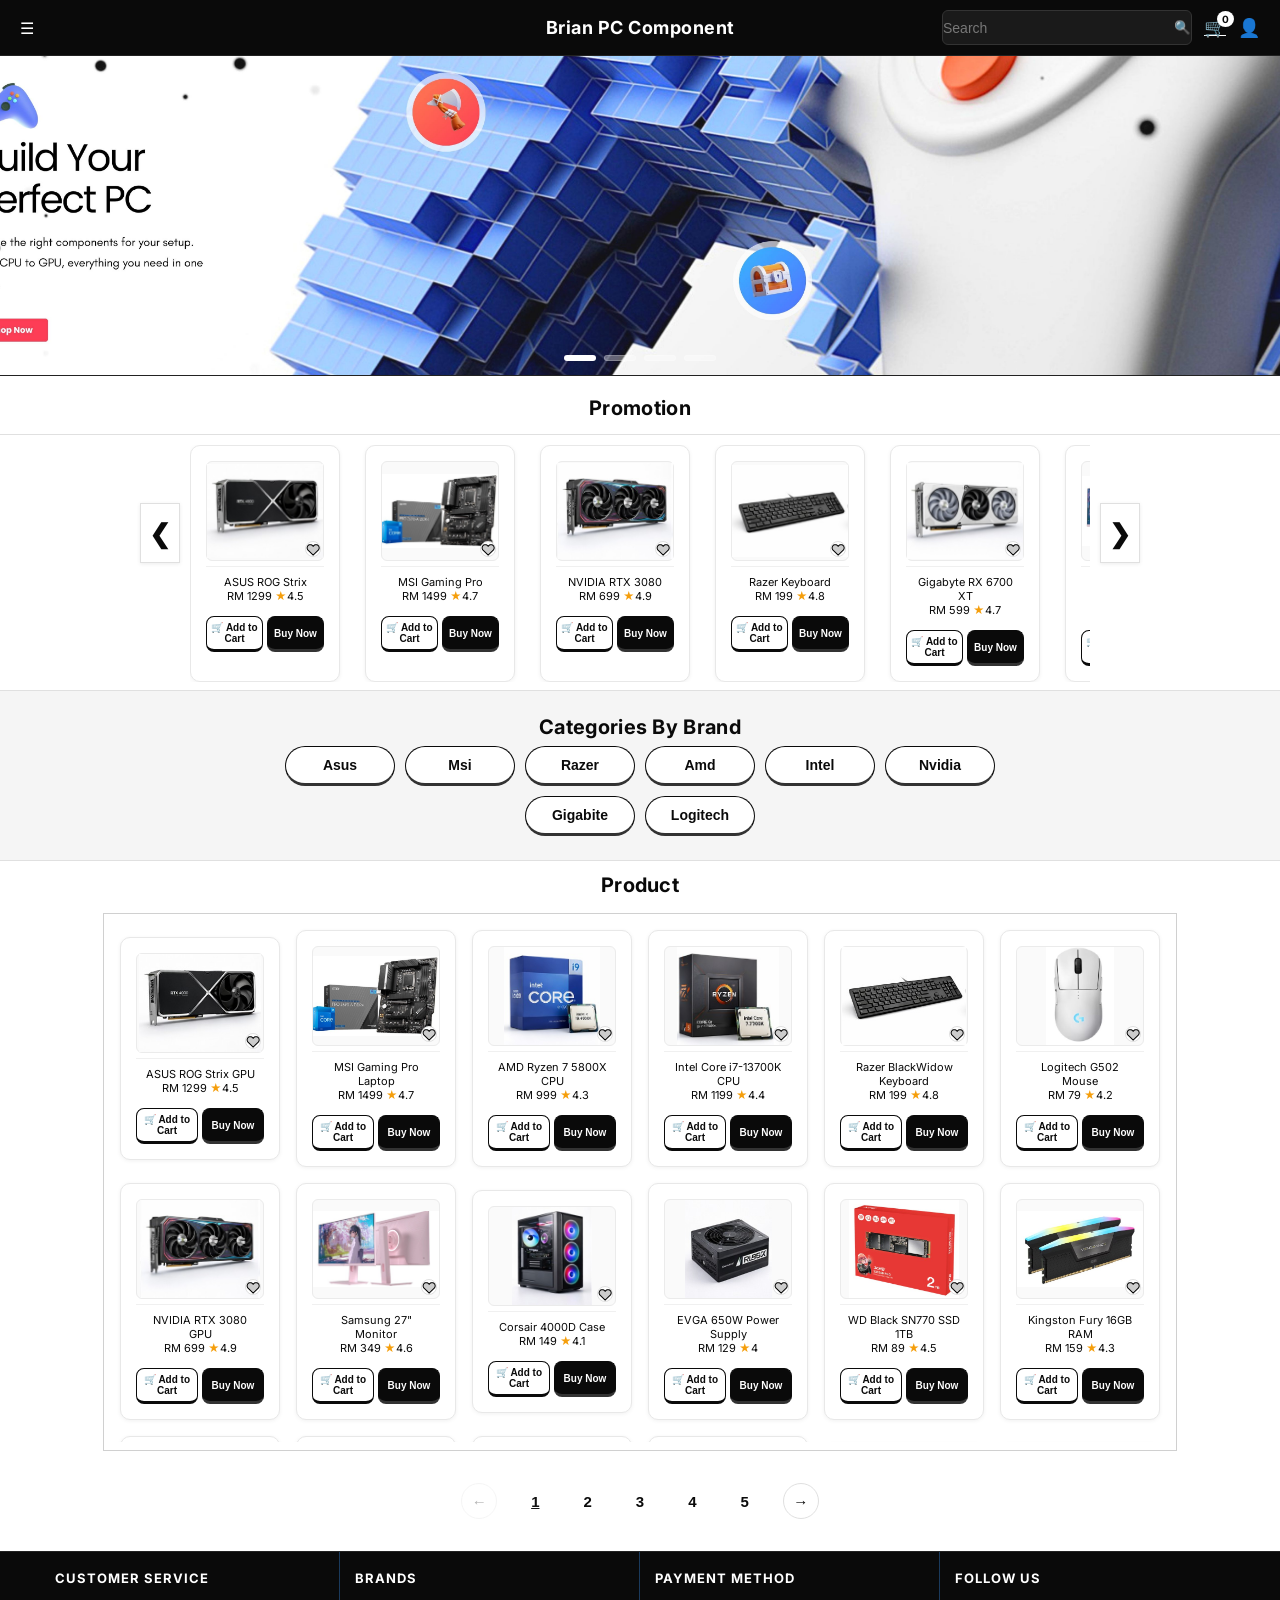
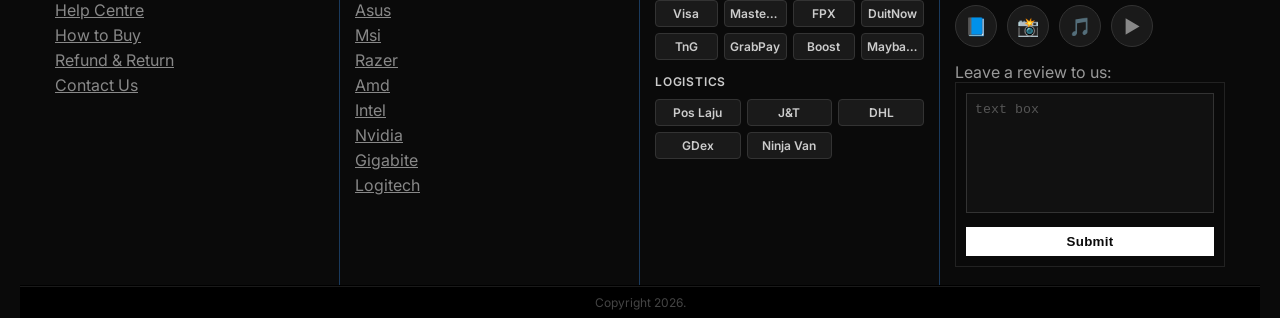
==== commit 86344ad5: "Add Ken Burns zoom animation to banner carousel - Each active banner slide plays a subtle Ken Burns " ====
--- a/index.html
+++ b/index.html
@@ -398,7 +398,7 @@
 // Banner carousel
 var bannerIndex = 0;
 var bannerTotal = 4;
-var bannerTimer = setInterval(nextBanner, 4000);
+var bannerTimer = setInterval(nextBanner, 5000);
 
 function goToBanner(index) {
     bannerIndex = index;
@@ -417,12 +417,22 @@
     document.querySelectorAll('.banner-dot').forEach(function(dot, i) {
         dot.classList.toggle('active', i === bannerIndex);
     });
+    // restart Ken Burns on active slide
+    var slides = document.querySelectorAll('.banner-slide img');
+    slides.forEach(function(img, i) {
+        img.classList.remove('kb-active');
+        void img.offsetWidth; // reflow to restart animation
+        if (i === bannerIndex) img.classList.add('kb-active');
+    });
 }
 
 function resetBannerTimer() {
     clearInterval(bannerTimer);
-    bannerTimer = setInterval(nextBanner, 4000);
+    bannerTimer = setInterval(nextBanner, 5000);
 }
+
+// kick off on load
+applyBanner();
 </script>
 </body>
 </html>
--- a/styles.css
+++ b/styles.css
@@ -29,6 +29,24 @@
     object-fit: cover;
     object-position: center;
     display: block;
+    transform-origin: center center;
+    transition: transform 0.1s;
+}
+
+/* Ken Burns zoom animation on active slide */
+@keyframes kenBurns {
+    0%   { transform: scale(1)    translateX(0)      ; }
+    50%  { transform: scale(1.08) translateX(-1%)    ; }
+    100% { transform: scale(1.04) translateX(0.5%)   ; }
+}
+
+.banner-slide img.kb-active {
+    animation: kenBurns 5s ease-in-out forwards;
+}
+
+/* Slide transition – smoother easing */
+.banner-track {
+    transition: transform 0.8s cubic-bezier(0.77, 0, 0.18, 1);
 }
 .banner-indicators {
     position: absolute;
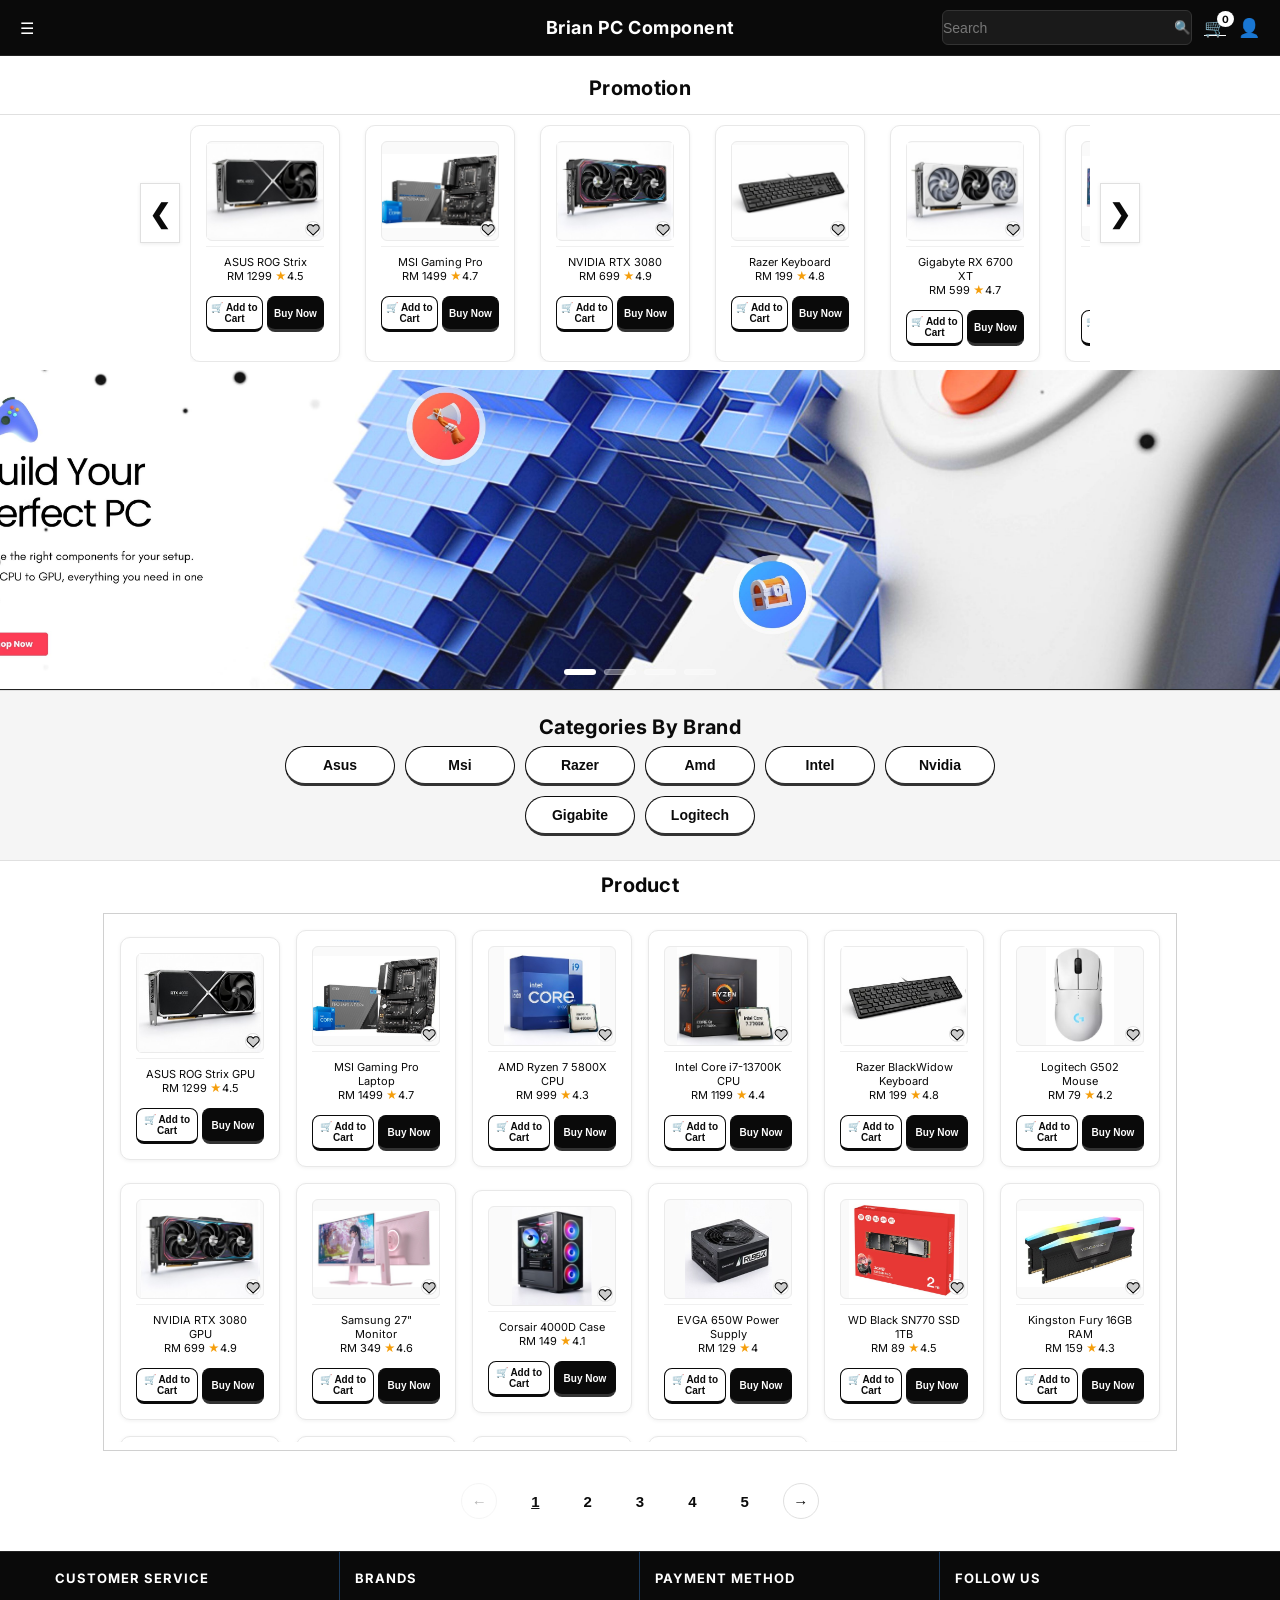
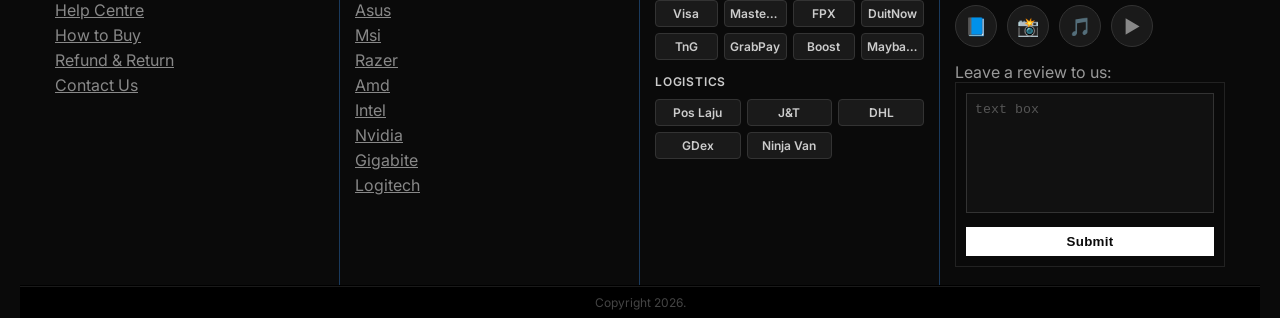
==== commit 73e07bf6: "Swap banner and promotion section order on homepage Co-Authored-By: Claude Sonnet 4.6 <noreply@anthr" ====
--- a/index.html
+++ b/index.html
@@ -37,6 +37,84 @@
     </div>
 </header>
 
+<!-- PROMO ITEM -->
+<div class="promo-section">
+
+    <div class="section-title"><strong>Promotion</strong></div>
+    <div class="divider"></div>
+
+    <!-- 左 -->
+    <div class="arrow left" onclick="slideLeft()">❮</div>
+
+    <!-- 中间 -->
+    <div class="promo-wrapper">
+        <div class="promo-grid" id="promoGrid">
+
+            <div class="product-card">
+                <div class="product-image" onclick="location.href='product-detail.html?id=1'" style="cursor:pointer;"><img src="img/gpu1.jpg" alt="ASUS ROG Strix GPU" style="width:100%;height:100%;object-fit:contain;"><div class="favorite-icon" data-id="1" onclick="event.stopPropagation();toggleFavorite(1,this)">❤</div></div>
+                <div class="price-rating">ASUS ROG Strix<br>RM 1299 <span style="color:#f59e0b;">★</span>4.5</div>
+                <div class="button-group">
+                    <button class="btn-add" onclick="addItemToCart(1)">🛒 Add to Cart</button>
+                    <button class="btn-buy" onclick="location.href='product-detail.html?id=1'">Buy Now</button>
+                </div>
+            </div>
+            <div class="product-card">
+                <div class="product-image" onclick="location.href='product-detail.html?id=2'" style="cursor:pointer;"><img src="img/bundle1.jpg" alt="MSI Gaming Pro Laptop" style="width:100%;height:100%;object-fit:contain;"><div class="favorite-icon" data-id="2" onclick="event.stopPropagation();toggleFavorite(2,this)">❤</div></div>
+                <div class="price-rating">MSI Gaming Pro<br>RM 1499 <span style="color:#f59e0b;">★</span>4.7</div>
+                <div class="button-group">
+                    <button class="btn-add" onclick="addItemToCart(2)">🛒 Add to Cart</button>
+                    <button class="btn-buy" onclick="location.href='product-detail.html?id=2'">Buy Now</button>
+                </div>
+            </div>
+            <div class="product-card">
+                <div class="product-image" onclick="location.href='product-detail.html?id=7'" style="cursor:pointer;"><img src="img/gpu2.jpg" alt="NVIDIA RTX 3080 GPU" style="width:100%;height:100%;object-fit:contain;"><div class="favorite-icon" data-id="7" onclick="event.stopPropagation();toggleFavorite(7,this)">❤</div></div>
+                <div class="price-rating">NVIDIA RTX 3080<br>RM 699 <span style="color:#f59e0b;">★</span>4.9</div>
+                <div class="button-group">
+                    <button class="btn-add" onclick="addItemToCart(7)">🛒 Add to Cart</button>
+                    <button class="btn-buy" onclick="location.href='product-detail.html?id=7'">Buy Now</button>
+                </div>
+            </div>
+            <div class="product-card">
+                <div class="product-image" onclick="location.href='product-detail.html?id=5'" style="cursor:pointer;"><img src="img/keyboard1.jpg" alt="Razer BlackWidow Keyboard" style="width:100%;height:100%;object-fit:contain;"><div class="favorite-icon" data-id="5" onclick="event.stopPropagation();toggleFavorite(5,this)">❤</div></div>
+                <div class="price-rating">Razer Keyboard<br>RM 199 <span style="color:#f59e0b;">★</span>4.8</div>
+                <div class="button-group">
+                    <button class="btn-add" onclick="addItemToCart(5)">🛒 Add to Cart</button>
+                    <button class="btn-buy" onclick="location.href='product-detail.html?id=5'">Buy Now</button>
+                </div>
+            </div>
+            <div class="product-card">
+                <div class="product-image" onclick="location.href='product-detail.html?id=15'" style="cursor:pointer;"><img src="img/gpu3.jpg" alt="Gigabyte RX 6700 XT GPU" style="width:100%;height:100%;object-fit:contain;"><div class="favorite-icon" data-id="15" onclick="event.stopPropagation();toggleFavorite(15,this)">❤</div></div>
+                <div class="price-rating">Gigabyte RX 6700 XT<br>RM 599 <span style="color:#f59e0b;">★</span>4.7</div>
+                <div class="button-group">
+                    <button class="btn-add" onclick="addItemToCart(15)">🛒 Add to Cart</button>
+                    <button class="btn-buy" onclick="location.href='product-detail.html?id=15'">Buy Now</button>
+                </div>
+            </div>
+            <div class="product-card">
+                <div class="product-image" onclick="location.href='product-detail.html?id=8'" style="cursor:pointer;"><img src="img/monitor1.jpg" alt="Samsung 27 Monitor" style="width:100%;height:100%;object-fit:contain;"><div class="favorite-icon" data-id="8" onclick="event.stopPropagation();toggleFavorite(8,this)">❤</div></div>
+                <div class="price-rating">Samsung 27" Monitor<br>RM 349 <span style="color:#f59e0b;">★</span>4.6</div>
+                <div class="button-group">
+                    <button class="btn-add" onclick="addItemToCart(8)">🛒 Add to Cart</button>
+                    <button class="btn-buy" onclick="location.href='product-detail.html?id=8'">Buy Now</button>
+                </div>
+            </div>
+            <div class="product-card">
+                <div class="product-image" onclick="location.href='product-detail.html?id=6'" style="cursor:pointer;"><img src="img/mouse1.jpg" alt="Logitech G502 Mouse" style="width:100%;height:100%;object-fit:contain;"><div class="favorite-icon" data-id="6" onclick="event.stopPropagation();toggleFavorite(6,this)">❤</div></div>
+                <div class="price-rating">Logitech G502 Mouse<br>RM 79 <span style="color:#f59e0b;">★</span>4.2</div>
+                <div class="button-group">
+                    <button class="btn-add" onclick="addItemToCart(6)">🛒 Add to Cart</button>
+                    <button class="btn-buy" onclick="location.href='product-detail.html?id=6'">Buy Now</button>
+                </div>
+            </div>
+
+        </div>
+    </div>
+
+    <!-- 右 -->
+    <div class="arrow right" onclick="slideRight()">❯</div>
+
+</div>
+
 <!-- BANNER CAROUSEL -->
 <div class="banner">
     <div class="banner-track" id="bannerTrack">
@@ -59,84 +137,6 @@
         <span class="banner-dot" onclick="goToBanner(2)"></span>
         <span class="banner-dot" onclick="goToBanner(3)"></span>
     </div>
-</div>
-
-<!-- PROMO ITEM -->
-<div class="promo-section">
-
-    <div class="section-title"><strong>Promotion</strong></div>
-    <div class="divider"></div>
-
-    <!-- 左 -->
-    <div class="arrow left" onclick="slideLeft()">❮</div>
-
-    <!-- 中间 -->
-    <div class="promo-wrapper">
-        <div class="promo-grid" id="promoGrid">
-
-            <div class="product-card">
-                <div class="product-image" onclick="location.href='product-detail.html?id=1'" style="cursor:pointer;"><img src="img/gpu1.jpg" alt="ASUS ROG Strix GPU" style="width:100%;height:100%;object-fit:contain;"><div class="favorite-icon" data-id="1" onclick="event.stopPropagation();toggleFavorite(1,this)">❤</div></div>
-                <div class="price-rating">ASUS ROG Strix<br>RM 1299 <span style="color:#f59e0b;">★</span>4.5</div>
-                <div class="button-group">
-                    <button class="btn-add" onclick="addItemToCart(1)">🛒 Add to Cart</button>
-                    <button class="btn-buy" onclick="location.href='product-detail.html?id=1'">Buy Now</button>
-                </div>
-            </div>
-            <div class="product-card">
-                <div class="product-image" onclick="location.href='product-detail.html?id=2'" style="cursor:pointer;"><img src="img/bundle1.jpg" alt="MSI Gaming Pro Laptop" style="width:100%;height:100%;object-fit:contain;"><div class="favorite-icon" data-id="2" onclick="event.stopPropagation();toggleFavorite(2,this)">❤</div></div>
-                <div class="price-rating">MSI Gaming Pro<br>RM 1499 <span style="color:#f59e0b;">★</span>4.7</div>
-                <div class="button-group">
-                    <button class="btn-add" onclick="addItemToCart(2)">🛒 Add to Cart</button>
-                    <button class="btn-buy" onclick="location.href='product-detail.html?id=2'">Buy Now</button>
-                </div>
-            </div>
-            <div class="product-card">
-                <div class="product-image" onclick="location.href='product-detail.html?id=7'" style="cursor:pointer;"><img src="img/gpu2.jpg" alt="NVIDIA RTX 3080 GPU" style="width:100%;height:100%;object-fit:contain;"><div class="favorite-icon" data-id="7" onclick="event.stopPropagation();toggleFavorite(7,this)">❤</div></div>
-                <div class="price-rating">NVIDIA RTX 3080<br>RM 699 <span style="color:#f59e0b;">★</span>4.9</div>
-                <div class="button-group">
-                    <button class="btn-add" onclick="addItemToCart(7)">🛒 Add to Cart</button>
-                    <button class="btn-buy" onclick="location.href='product-detail.html?id=7'">Buy Now</button>
-                </div>
-            </div>
-            <div class="product-card">
-                <div class="product-image" onclick="location.href='product-detail.html?id=5'" style="cursor:pointer;"><img src="img/keyboard1.jpg" alt="Razer BlackWidow Keyboard" style="width:100%;height:100%;object-fit:contain;"><div class="favorite-icon" data-id="5" onclick="event.stopPropagation();toggleFavorite(5,this)">❤</div></div>
-                <div class="price-rating">Razer Keyboard<br>RM 199 <span style="color:#f59e0b;">★</span>4.8</div>
-                <div class="button-group">
-                    <button class="btn-add" onclick="addItemToCart(5)">🛒 Add to Cart</button>
-                    <button class="btn-buy" onclick="location.href='product-detail.html?id=5'">Buy Now</button>
-                </div>
-            </div>
-            <div class="product-card">
-                <div class="product-image" onclick="location.href='product-detail.html?id=15'" style="cursor:pointer;"><img src="img/gpu3.jpg" alt="Gigabyte RX 6700 XT GPU" style="width:100%;height:100%;object-fit:contain;"><div class="favorite-icon" data-id="15" onclick="event.stopPropagation();toggleFavorite(15,this)">❤</div></div>
-                <div class="price-rating">Gigabyte RX 6700 XT<br>RM 599 <span style="color:#f59e0b;">★</span>4.7</div>
-                <div class="button-group">
-                    <button class="btn-add" onclick="addItemToCart(15)">🛒 Add to Cart</button>
-                    <button class="btn-buy" onclick="location.href='product-detail.html?id=15'">Buy Now</button>
-                </div>
-            </div>
-            <div class="product-card">
-                <div class="product-image" onclick="location.href='product-detail.html?id=8'" style="cursor:pointer;"><img src="img/monitor1.jpg" alt="Samsung 27 Monitor" style="width:100%;height:100%;object-fit:contain;"><div class="favorite-icon" data-id="8" onclick="event.stopPropagation();toggleFavorite(8,this)">❤</div></div>
-                <div class="price-rating">Samsung 27" Monitor<br>RM 349 <span style="color:#f59e0b;">★</span>4.6</div>
-                <div class="button-group">
-                    <button class="btn-add" onclick="addItemToCart(8)">🛒 Add to Cart</button>
-                    <button class="btn-buy" onclick="location.href='product-detail.html?id=8'">Buy Now</button>
-                </div>
-            </div>
-            <div class="product-card">
-                <div class="product-image" onclick="location.href='product-detail.html?id=6'" style="cursor:pointer;"><img src="img/mouse1.jpg" alt="Logitech G502 Mouse" style="width:100%;height:100%;object-fit:contain;"><div class="favorite-icon" data-id="6" onclick="event.stopPropagation();toggleFavorite(6,this)">❤</div></div>
-                <div class="price-rating">Logitech G502 Mouse<br>RM 79 <span style="color:#f59e0b;">★</span>4.2</div>
-                <div class="button-group">
-                    <button class="btn-add" onclick="addItemToCart(6)">🛒 Add to Cart</button>
-                    <button class="btn-buy" onclick="location.href='product-detail.html?id=6'">Buy Now</button>
-                </div>
-            </div>
-
-        </div>
-    </div>
-
-    <!-- 右 -->
-    <div class="arrow right" onclick="slideRight()">❯</div>
-
 </div>
 
 <!-- CATEGORY -->
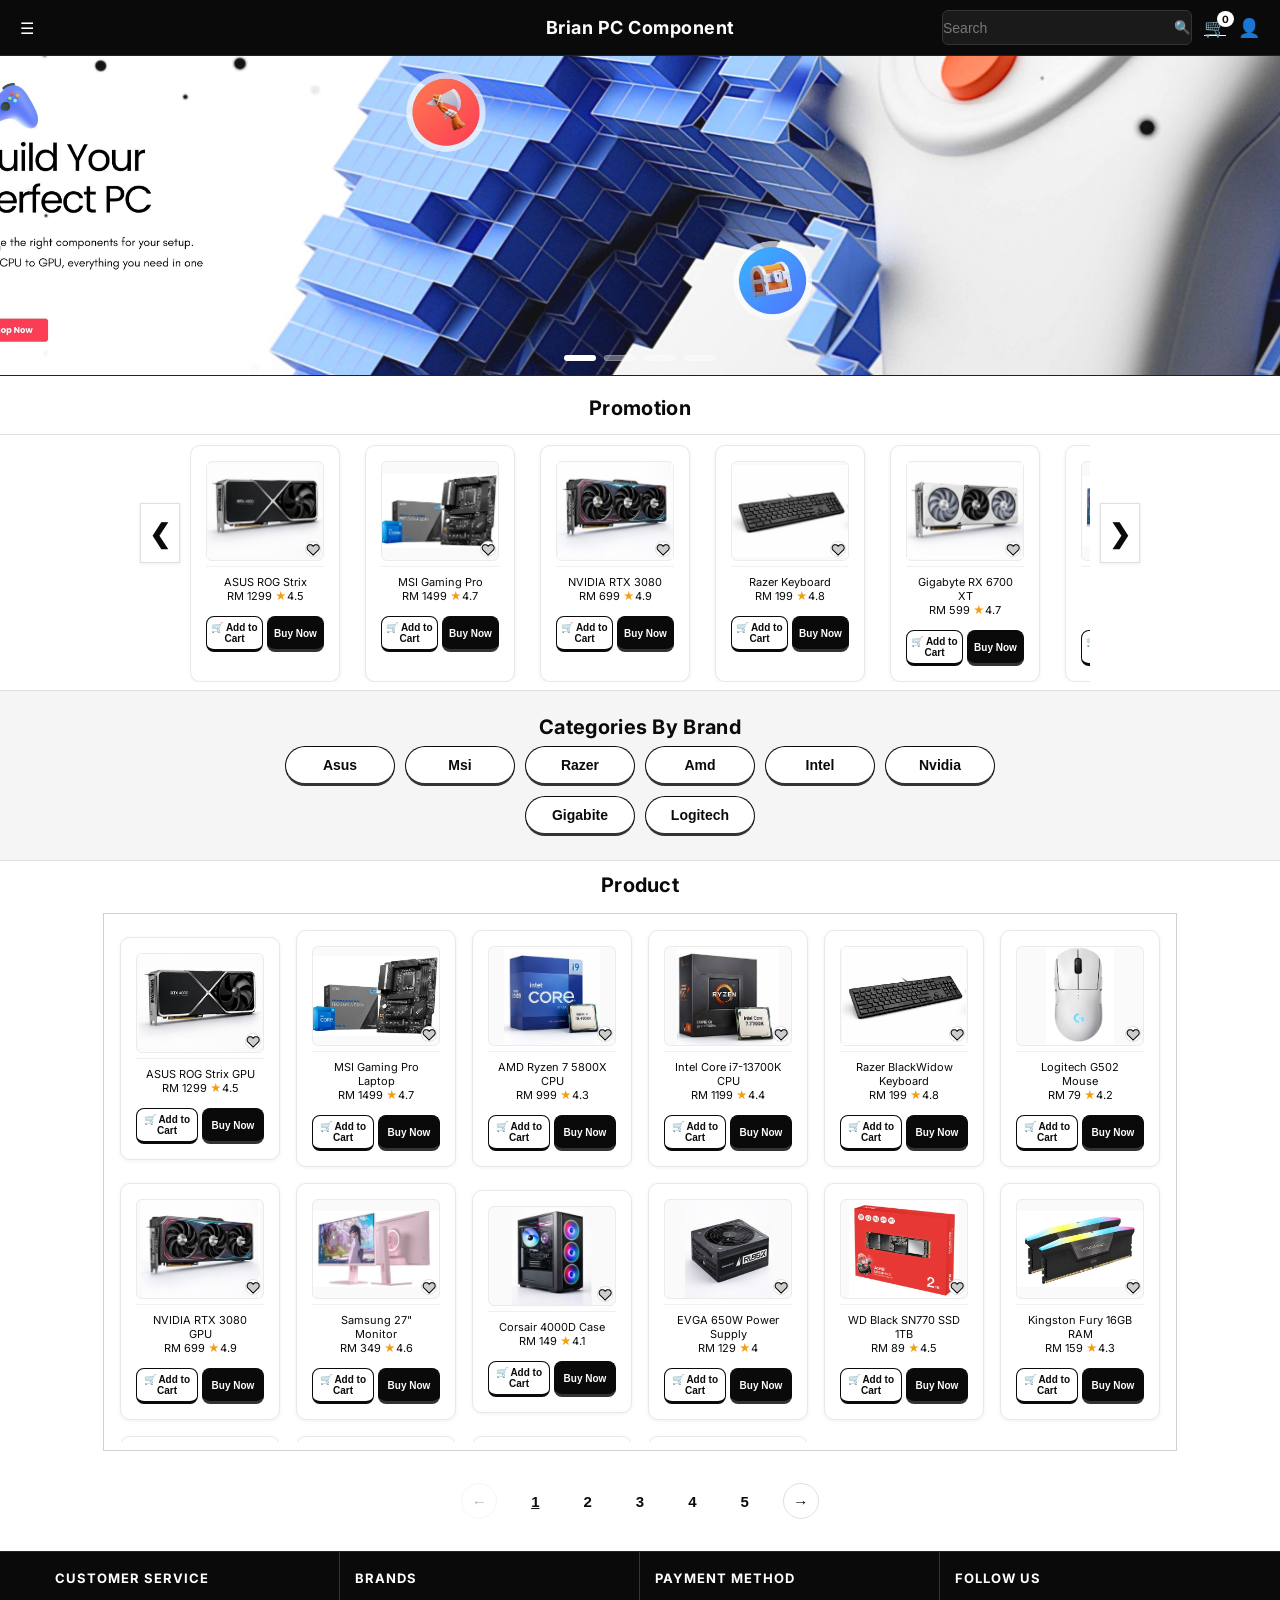
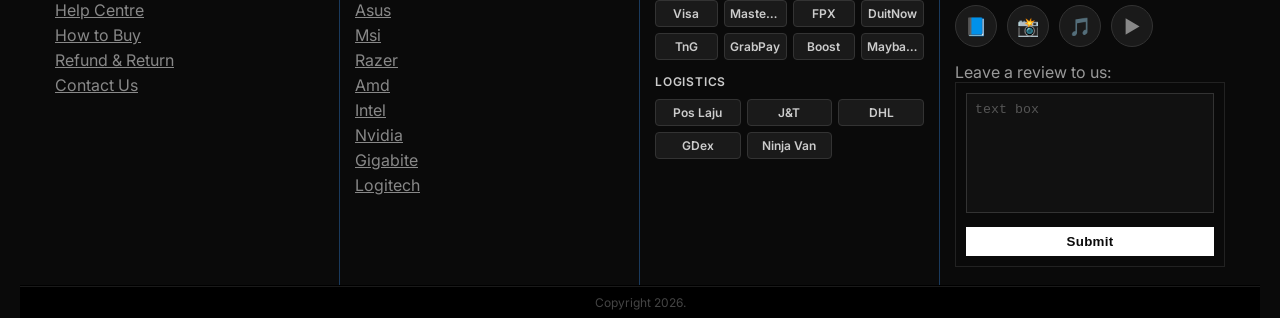
==== commit 45e1bcad: "Update index.html" ====
--- a/index.html
+++ b/index.html
@@ -37,84 +37,6 @@
     </div>
 </header>
 
-<!-- PROMO ITEM -->
-<div class="promo-section">
-
-    <div class="section-title"><strong>Promotion</strong></div>
-    <div class="divider"></div>
-
-    <!-- 左 -->
-    <div class="arrow left" onclick="slideLeft()">❮</div>
-
-    <!-- 中间 -->
-    <div class="promo-wrapper">
-        <div class="promo-grid" id="promoGrid">
-
-            <div class="product-card">
-                <div class="product-image" onclick="location.href='product-detail.html?id=1'" style="cursor:pointer;"><img src="img/gpu1.jpg" alt="ASUS ROG Strix GPU" style="width:100%;height:100%;object-fit:contain;"><div class="favorite-icon" data-id="1" onclick="event.stopPropagation();toggleFavorite(1,this)">❤</div></div>
-                <div class="price-rating">ASUS ROG Strix<br>RM 1299 <span style="color:#f59e0b;">★</span>4.5</div>
-                <div class="button-group">
-                    <button class="btn-add" onclick="addItemToCart(1)">🛒 Add to Cart</button>
-                    <button class="btn-buy" onclick="location.href='product-detail.html?id=1'">Buy Now</button>
-                </div>
-            </div>
-            <div class="product-card">
-                <div class="product-image" onclick="location.href='product-detail.html?id=2'" style="cursor:pointer;"><img src="img/bundle1.jpg" alt="MSI Gaming Pro Laptop" style="width:100%;height:100%;object-fit:contain;"><div class="favorite-icon" data-id="2" onclick="event.stopPropagation();toggleFavorite(2,this)">❤</div></div>
-                <div class="price-rating">MSI Gaming Pro<br>RM 1499 <span style="color:#f59e0b;">★</span>4.7</div>
-                <div class="button-group">
-                    <button class="btn-add" onclick="addItemToCart(2)">🛒 Add to Cart</button>
-                    <button class="btn-buy" onclick="location.href='product-detail.html?id=2'">Buy Now</button>
-                </div>
-            </div>
-            <div class="product-card">
-                <div class="product-image" onclick="location.href='product-detail.html?id=7'" style="cursor:pointer;"><img src="img/gpu2.jpg" alt="NVIDIA RTX 3080 GPU" style="width:100%;height:100%;object-fit:contain;"><div class="favorite-icon" data-id="7" onclick="event.stopPropagation();toggleFavorite(7,this)">❤</div></div>
-                <div class="price-rating">NVIDIA RTX 3080<br>RM 699 <span style="color:#f59e0b;">★</span>4.9</div>
-                <div class="button-group">
-                    <button class="btn-add" onclick="addItemToCart(7)">🛒 Add to Cart</button>
-                    <button class="btn-buy" onclick="location.href='product-detail.html?id=7'">Buy Now</button>
-                </div>
-            </div>
-            <div class="product-card">
-                <div class="product-image" onclick="location.href='product-detail.html?id=5'" style="cursor:pointer;"><img src="img/keyboard1.jpg" alt="Razer BlackWidow Keyboard" style="width:100%;height:100%;object-fit:contain;"><div class="favorite-icon" data-id="5" onclick="event.stopPropagation();toggleFavorite(5,this)">❤</div></div>
-                <div class="price-rating">Razer Keyboard<br>RM 199 <span style="color:#f59e0b;">★</span>4.8</div>
-                <div class="button-group">
-                    <button class="btn-add" onclick="addItemToCart(5)">🛒 Add to Cart</button>
-                    <button class="btn-buy" onclick="location.href='product-detail.html?id=5'">Buy Now</button>
-                </div>
-            </div>
-            <div class="product-card">
-                <div class="product-image" onclick="location.href='product-detail.html?id=15'" style="cursor:pointer;"><img src="img/gpu3.jpg" alt="Gigabyte RX 6700 XT GPU" style="width:100%;height:100%;object-fit:contain;"><div class="favorite-icon" data-id="15" onclick="event.stopPropagation();toggleFavorite(15,this)">❤</div></div>
-                <div class="price-rating">Gigabyte RX 6700 XT<br>RM 599 <span style="color:#f59e0b;">★</span>4.7</div>
-                <div class="button-group">
-                    <button class="btn-add" onclick="addItemToCart(15)">🛒 Add to Cart</button>
-                    <button class="btn-buy" onclick="location.href='product-detail.html?id=15'">Buy Now</button>
-                </div>
-            </div>
-            <div class="product-card">
-                <div class="product-image" onclick="location.href='product-detail.html?id=8'" style="cursor:pointer;"><img src="img/monitor1.jpg" alt="Samsung 27 Monitor" style="width:100%;height:100%;object-fit:contain;"><div class="favorite-icon" data-id="8" onclick="event.stopPropagation();toggleFavorite(8,this)">❤</div></div>
-                <div class="price-rating">Samsung 27" Monitor<br>RM 349 <span style="color:#f59e0b;">★</span>4.6</div>
-                <div class="button-group">
-                    <button class="btn-add" onclick="addItemToCart(8)">🛒 Add to Cart</button>
-                    <button class="btn-buy" onclick="location.href='product-detail.html?id=8'">Buy Now</button>
-                </div>
-            </div>
-            <div class="product-card">
-                <div class="product-image" onclick="location.href='product-detail.html?id=6'" style="cursor:pointer;"><img src="img/mouse1.jpg" alt="Logitech G502 Mouse" style="width:100%;height:100%;object-fit:contain;"><div class="favorite-icon" data-id="6" onclick="event.stopPropagation();toggleFavorite(6,this)">❤</div></div>
-                <div class="price-rating">Logitech G502 Mouse<br>RM 79 <span style="color:#f59e0b;">★</span>4.2</div>
-                <div class="button-group">
-                    <button class="btn-add" onclick="addItemToCart(6)">🛒 Add to Cart</button>
-                    <button class="btn-buy" onclick="location.href='product-detail.html?id=6'">Buy Now</button>
-                </div>
-            </div>
-
-        </div>
-    </div>
-
-    <!-- 右 -->
-    <div class="arrow right" onclick="slideRight()">❯</div>
-
-</div>
-
 <!-- BANNER CAROUSEL -->
 <div class="banner">
     <div class="banner-track" id="bannerTrack">
@@ -137,6 +59,84 @@
         <span class="banner-dot" onclick="goToBanner(2)"></span>
         <span class="banner-dot" onclick="goToBanner(3)"></span>
     </div>
+</div>
+
+<!-- PROMO ITEM -->
+<div class="promo-section">
+
+    <div class="section-title"><strong>Promotion</strong></div>
+    <div class="divider"></div>
+
+    <!-- 左 -->
+    <div class="arrow left" onclick="slideLeft()">❮</div>
+
+    <!-- 中间 -->
+    <div class="promo-wrapper">
+        <div class="promo-grid" id="promoGrid">
+
+            <div class="product-card">
+                <div class="product-image" onclick="location.href='product-detail.html?id=1'" style="cursor:pointer;"><img src="img/gpu1.jpg" alt="ASUS ROG Strix GPU" style="width:100%;height:100%;object-fit:contain;"><div class="favorite-icon" data-id="1" onclick="event.stopPropagation();toggleFavorite(1,this)">❤</div></div>
+                <div class="price-rating">ASUS ROG Strix<br>RM 1299 <span style="color:#f59e0b;">★</span>4.5</div>
+                <div class="button-group">
+                    <button class="btn-add" onclick="addItemToCart(1)">🛒 Add to Cart</button>
+                    <button class="btn-buy" onclick="location.href='product-detail.html?id=1'">Buy Now</button>
+                </div>
+            </div>
+            <div class="product-card">
+                <div class="product-image" onclick="location.href='product-detail.html?id=2'" style="cursor:pointer;"><img src="img/bundle1.jpg" alt="MSI Gaming Pro Laptop" style="width:100%;height:100%;object-fit:contain;"><div class="favorite-icon" data-id="2" onclick="event.stopPropagation();toggleFavorite(2,this)">❤</div></div>
+                <div class="price-rating">MSI Gaming Pro<br>RM 1499 <span style="color:#f59e0b;">★</span>4.7</div>
+                <div class="button-group">
+                    <button class="btn-add" onclick="addItemToCart(2)">🛒 Add to Cart</button>
+                    <button class="btn-buy" onclick="location.href='product-detail.html?id=2'">Buy Now</button>
+                </div>
+            </div>
+            <div class="product-card">
+                <div class="product-image" onclick="location.href='product-detail.html?id=7'" style="cursor:pointer;"><img src="img/gpu2.jpg" alt="NVIDIA RTX 3080 GPU" style="width:100%;height:100%;object-fit:contain;"><div class="favorite-icon" data-id="7" onclick="event.stopPropagation();toggleFavorite(7,this)">❤</div></div>
+                <div class="price-rating">NVIDIA RTX 3080<br>RM 699 <span style="color:#f59e0b;">★</span>4.9</div>
+                <div class="button-group">
+                    <button class="btn-add" onclick="addItemToCart(7)">🛒 Add to Cart</button>
+                    <button class="btn-buy" onclick="location.href='product-detail.html?id=7'">Buy Now</button>
+                </div>
+            </div>
+            <div class="product-card">
+                <div class="product-image" onclick="location.href='product-detail.html?id=5'" style="cursor:pointer;"><img src="img/keyboard1.jpg" alt="Razer BlackWidow Keyboard" style="width:100%;height:100%;object-fit:contain;"><div class="favorite-icon" data-id="5" onclick="event.stopPropagation();toggleFavorite(5,this)">❤</div></div>
+                <div class="price-rating">Razer Keyboard<br>RM 199 <span style="color:#f59e0b;">★</span>4.8</div>
+                <div class="button-group">
+                    <button class="btn-add" onclick="addItemToCart(5)">🛒 Add to Cart</button>
+                    <button class="btn-buy" onclick="location.href='product-detail.html?id=5'">Buy Now</button>
+                </div>
+            </div>
+            <div class="product-card">
+                <div class="product-image" onclick="location.href='product-detail.html?id=15'" style="cursor:pointer;"><img src="img/gpu3.jpg" alt="Gigabyte RX 6700 XT GPU" style="width:100%;height:100%;object-fit:contain;"><div class="favorite-icon" data-id="15" onclick="event.stopPropagation();toggleFavorite(15,this)">❤</div></div>
+                <div class="price-rating">Gigabyte RX 6700 XT<br>RM 599 <span style="color:#f59e0b;">★</span>4.7</div>
+                <div class="button-group">
+                    <button class="btn-add" onclick="addItemToCart(15)">🛒 Add to Cart</button>
+                    <button class="btn-buy" onclick="location.href='product-detail.html?id=15'">Buy Now</button>
+                </div>
+            </div>
+            <div class="product-card">
+                <div class="product-image" onclick="location.href='product-detail.html?id=8'" style="cursor:pointer;"><img src="img/monitor1.jpg" alt="Samsung 27 Monitor" style="width:100%;height:100%;object-fit:contain;"><div class="favorite-icon" data-id="8" onclick="event.stopPropagation();toggleFavorite(8,this)">❤</div></div>
+                <div class="price-rating">Samsung 27" Monitor<br>RM 349 <span style="color:#f59e0b;">★</span>4.6</div>
+                <div class="button-group">
+                    <button class="btn-add" onclick="addItemToCart(8)">🛒 Add to Cart</button>
+                    <button class="btn-buy" onclick="location.href='product-detail.html?id=8'">Buy Now</button>
+                </div>
+            </div>
+            <div class="product-card">
+                <div class="product-image" onclick="location.href='product-detail.html?id=6'" style="cursor:pointer;"><img src="img/mouse1.jpg" alt="Logitech G502 Mouse" style="width:100%;height:100%;object-fit:contain;"><div class="favorite-icon" data-id="6" onclick="event.stopPropagation();toggleFavorite(6,this)">❤</div></div>
+                <div class="price-rating">Logitech G502 Mouse<br>RM 79 <span style="color:#f59e0b;">★</span>4.2</div>
+                <div class="button-group">
+                    <button class="btn-add" onclick="addItemToCart(6)">🛒 Add to Cart</button>
+                    <button class="btn-buy" onclick="location.href='product-detail.html?id=6'">Buy Now</button>
+                </div>
+            </div>
+
+        </div>
+    </div>
+
+    <!-- 右 -->
+    <div class="arrow right" onclick="slideRight()">❯</div>
+
 </div>
 
 <!-- CATEGORY -->
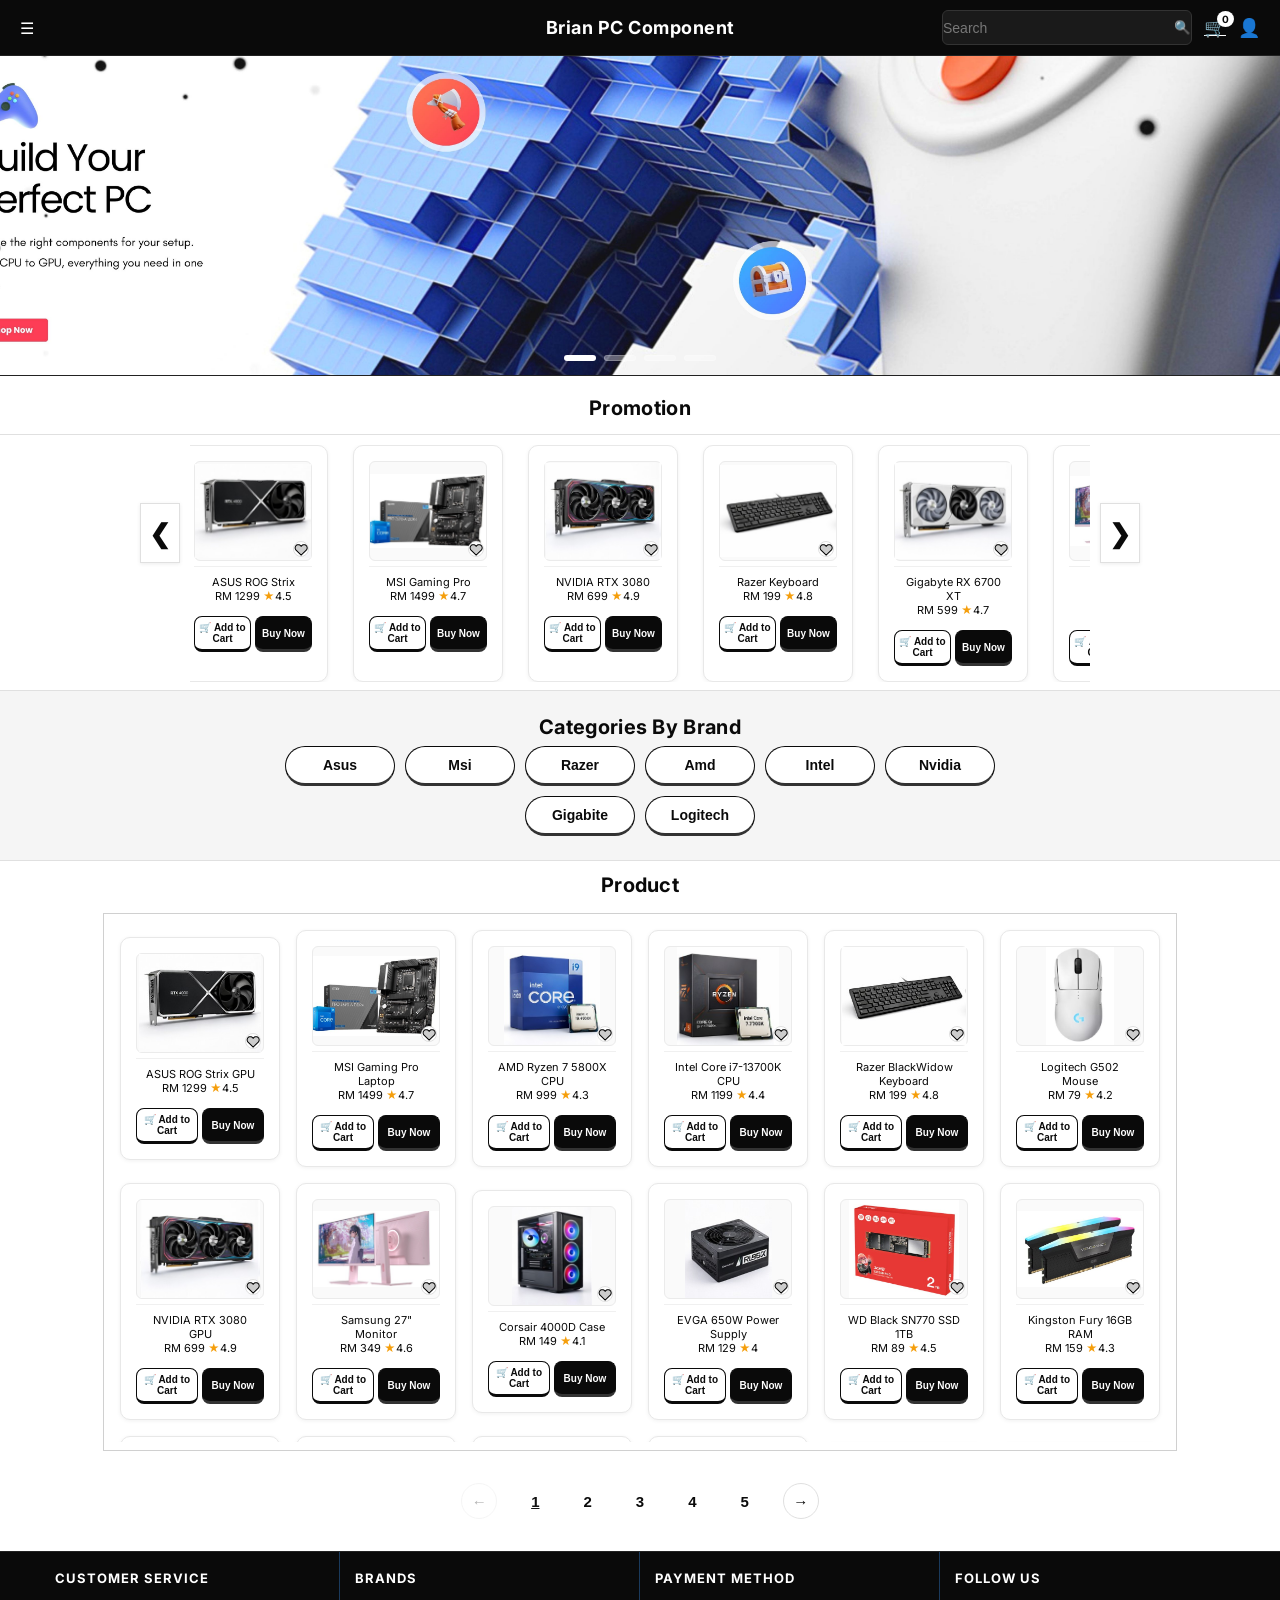
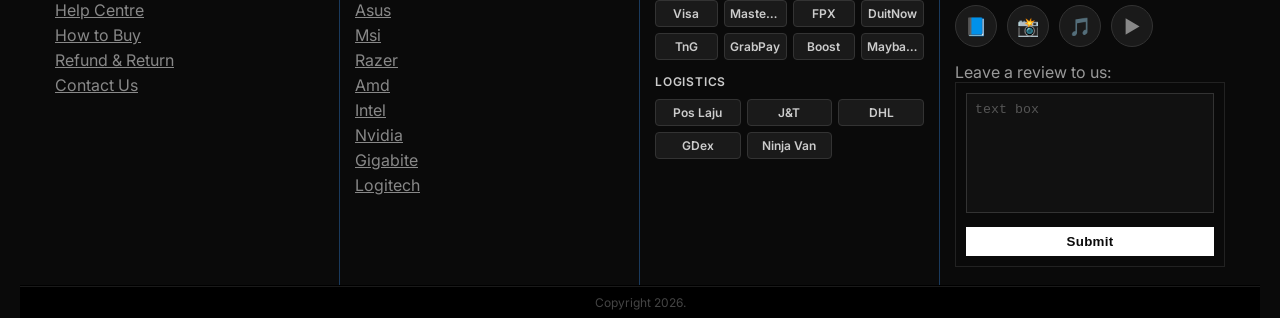
==== commit 43a84830: "Add touch swipe for banner and horizontal scroll for promo on mobile/tablet Co-Authored-By: Claude S" ====
--- a/index.html
+++ b/index.html
@@ -433,6 +433,27 @@
 
 // kick off on load
 applyBanner();
+
+// Touch swipe for banner
+(function() {
+    var banner = document.querySelector('.banner');
+    var touchStartX = 0;
+    banner.addEventListener('touchstart', function(e) {
+        touchStartX = e.touches[0].clientX;
+    }, { passive: true });
+    banner.addEventListener('touchend', function(e) {
+        var diff = touchStartX - e.changedTouches[0].clientX;
+        if (Math.abs(diff) > 40) {
+            if (diff > 0) {
+                bannerIndex = (bannerIndex + 1) % bannerTotal;
+            } else {
+                bannerIndex = (bannerIndex - 1 + bannerTotal) % bannerTotal;
+            }
+            applyBanner();
+            resetBannerTimer();
+        }
+    }, { passive: true });
+})();
 </script>
 </body>
 </html>
--- a/styles.css
+++ b/styles.css
@@ -4020,4 +4020,38 @@
     border-radius: 0;
 }
 .pg-num:hover { color: #555; }
+
+/* ===== MOBILE / TABLET: TOUCH SCROLL FOR BANNER & PROMO ===== */
+@media (max-width: 1024px) {
+    /* Hide arrow buttons — native scroll takes over */
+    .promo-section .arrow {
+        display: none;
+    }
+
+    /* Make promo wrapper scrollable */
+    .promo-wrapper {
+        width: 100%;
+        overflow-x: auto;
+        -webkit-overflow-scrolling: touch;
+        scroll-snap-type: x mandatory;
+        scrollbar-width: none;       /* Firefox */
+        padding: 0 12px;
+        box-sizing: border-box;
+    }
+    .promo-wrapper::-webkit-scrollbar {
+        display: none;              /* Chrome / Safari */
+    }
+
+    /* Cancel any JS-applied transform so it doesn't fight CSS scroll */
+    .promo-grid {
+        transform: none !important;
+        gap: 12px;
+    }
+
+    /* Each card snaps into place */
+    .promo-grid .product-card {
+        scroll-snap-align: start;
+        flex-shrink: 0;
+    }
+}
 .pg-num.pg-cur { color: #111111; font-weight: 900; text-decoration: underline; }
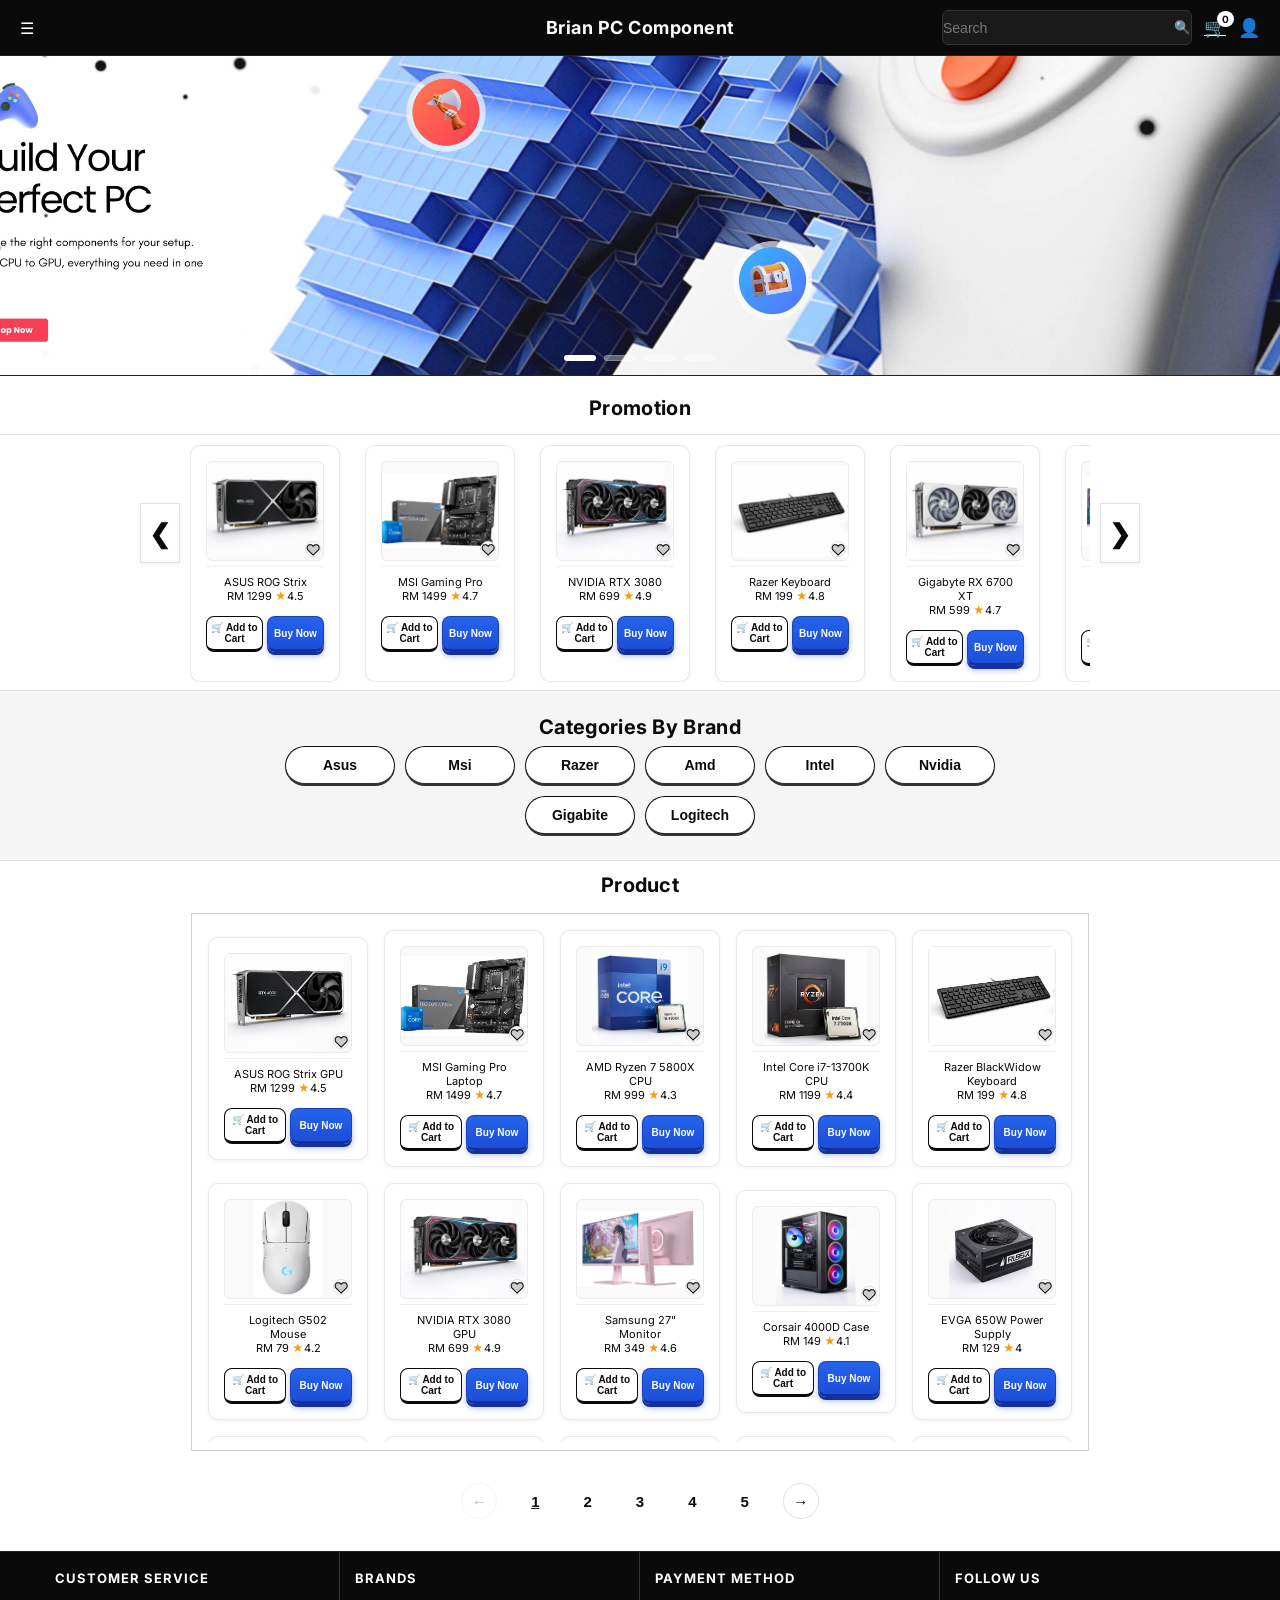
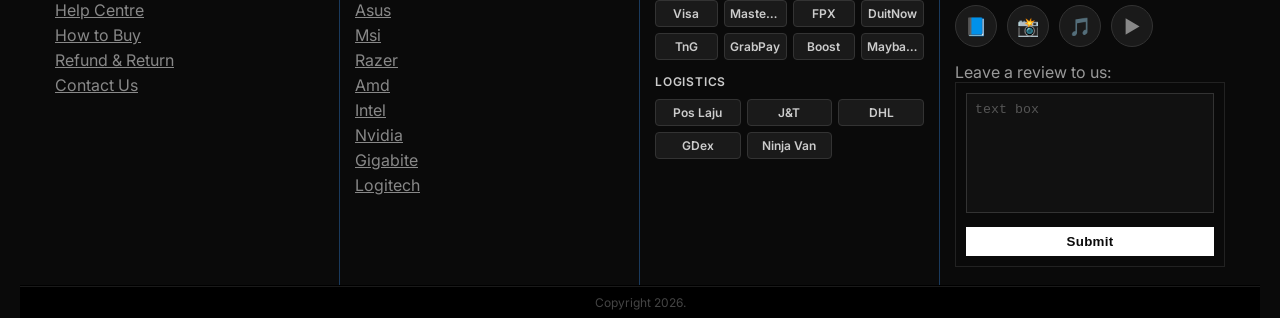
==== commit 37b01114: "Product list: 5 columns, 10 items per page; favourite toast; blue Buy Now; brand nav links; Confirme" ====
--- a/index.html
+++ b/index.html
@@ -7,7 +7,7 @@
 <link rel="stylesheet" href="styles.css">
 </head>
 
-<body>
+<body> 
 
 <!-- HEADER -->
 <header class="header">
@@ -25,14 +25,14 @@
         <input id="searchInput" type="text" placeholder="Search" onkeydown="if(event.key==='Enter') searchProduct()">
         <button onclick="searchProduct()">🔍</button>
     
-</div>
+</div> 
 
        <div class="icon">
     <a href="cart.html">
         🛒
         <span class="badge cart-badge">0</span>
     </a>
-</div>
+</div> 
         <div class="icon" id="userIcon" style="cursor:pointer;">👤</div>
     </div>
 </header>
@@ -259,25 +259,19 @@
     </div>
     <div class="menu-item" onclick="location.href='cart.html'" style="cursor:pointer;">🛒 Cart</div>
 
-    <!-- categories -->
-    <div class="menu-item" onclick="toggleDropdown('catDropdown')">
-        ☰ Categories ▾
-    </div>
-    <div class="dropdown" id="catDropdown">
-        <div>Item 1</div>
-        <div>Item 2</div>
-        <div>Item 3</div>
-    </div>
-
     <!-- brands -->
     <div class="menu-item" onclick="toggleDropdown('brandDropdown')">
         ☰ Brands ▾
     </div>
     <div class="dropdown" id="brandDropdown">
-        <div>Asus</div>
-        <div>Msi</div>
-        <div>Razer</div>
-        <div>Amd</div>
+        <div onclick="location.href='product-list.html?search=asus'" style="cursor:pointer;">Asus</div>
+        <div onclick="location.href='product-list.html?search=msi'" style="cursor:pointer;">Msi</div>
+        <div onclick="location.href='product-list.html?search=razer'" style="cursor:pointer;">Razer</div>
+        <div onclick="location.href='product-list.html?search=amd'" style="cursor:pointer;">Amd</div>
+        <div onclick="location.href='product-list.html?search=intel'" style="cursor:pointer;">Intel</div>
+        <div onclick="location.href='product-list.html?search=nvidia'" style="cursor:pointer;">Nvidia</div>
+        <div onclick="location.href='product-list.html?search=gigabite'" style="cursor:pointer;">Gigabite</div>
+        <div onclick="location.href='product-list.html?search=logitech'" style="cursor:pointer;">Logitech</div>
     </div>
 
 </div>
--- a/styles.css
+++ b/styles.css
@@ -1273,7 +1273,56 @@
     flex-direction: row;
     gap: 10px;
     align-items: center;
+    justify-content: space-between;
+}
+.compare-col-topbar {
+    display: flex;
     justify-content: flex-end;
+    margin-bottom: 6px;
+}
+.compare-col-close {
+    background: none;
+    border: none;
+    font-size: 18px;
+    cursor: pointer;
+    color: #888;
+    line-height: 1;
+    padding: 2px 6px;
+    border-radius: 4px;
+    transition: background 0.15s, color 0.15s;
+}
+.compare-col-close:hover {
+    background: #fee2e2;
+    color: #e53935;
+}
+.compare-btn-3d {
+    padding: 8px 14px;
+    font-size: 12px;
+    font-weight: 600;
+    color: #1a1a1a;
+    background: #ffffff;
+    border: 1px solid #bbb;
+    border-bottom: 4px solid #888;
+    border-radius: 8px;
+    cursor: pointer;
+    text-decoration: none;
+    display: inline-flex;
+    align-items: center;
+    justify-content: center;
+    min-width: 110px;
+    box-shadow: 0 4px 6px rgba(0,0,0,0.15);
+    transition: all 0.1s ease;
+}
+.compare-btn-3d:hover {
+    background: #f0f0f0;
+    box-shadow: 0 6px 10px rgba(0,0,0,0.18);
+    text-decoration: none;
+    color: #1a1a1a;
+}
+.compare-btn-3d:active {
+    transform: translateY(3px);
+    border-bottom-width: 1px;
+    box-shadow: 0 1px 3px rgba(0,0,0,0.15);
 }
 
 .compare-actions .btn-add {
@@ -1432,7 +1481,8 @@
 .cart-header-row {
     display: grid;
     grid-template-columns: 2fr 1fr 1fr 1fr;
-    font-size: 12px;
+    font-size: 16px;
+    font-weight: 700;
     margin-bottom: 10px;
 }
 
@@ -1461,7 +1511,8 @@
 }
 
 .cart-desc {
-    font-size: 10px;
+    font-size: 14px;
+    font-weight: 600;
 }
 
 .cart-remove {
@@ -1497,6 +1548,8 @@
     display: flex;
     justify-content: space-between;
     margin-bottom: 10px;
+    font-weight: 700;
+    font-size: 16px;
 }
 
 .summary-note {
@@ -2145,6 +2198,8 @@
     display: flex;
     justify-content: space-between;
     align-items: center;
+    flex-wrap: nowrap;
+    gap: 12px;
     padding: 10px 0;
     border-bottom: 1px solid #e0e0e0;
 }
@@ -2160,6 +2215,9 @@
 
 .summary-row .value {
     color: #666;
+    text-align: right;
+    margin-left: auto;
+    word-break: break-all;
 }
 
 .payment-actions {
@@ -2786,7 +2844,8 @@
 .reviews2 {
     font-size: 20px;
     color: gray;
-    white-space: nowrap;
+    white-space: normal;
+    width: 100%;
 }
 
 /* variation */
@@ -2952,18 +3011,45 @@
 }
 .review-container2 {
     display: flex;
-    gap: 40px;
-    margin-top: 40px;
-    
+    flex-direction: column;
+    gap: 14px;
+    margin-top: 20px;
 }
 
 /* ⭐卡片更大 */
 .review-card2 {
-    width: 282px;
+    width: 100%;
+    max-width: 100%;
     border: 2px solid black;
-    border-radius: 20px;
-    padding: 18px;
+    border-radius: 12px;
+    padding: 14px 18px;
     color: black;
+    box-sizing: border-box;
+}
+.review-user-row {
+    display: flex;
+    align-items: center;
+    gap: 8px;
+    margin-bottom: 10px;
+}
+.review-avatar {
+    font-size: 26px;
+    line-height: 1;
+}
+.review-username {
+    font-weight: 600;
+    font-size: 14px;
+    flex: 1;
+}
+.review-stars {
+    font-size: 15px;
+    color: #f59e0b;
+    white-space: nowrap;
+}
+.review-comment {
+    font-size: 13px;
+    color: #444;
+    line-height: 1.5;
 }
 
 .back-arrow {
@@ -3066,8 +3152,8 @@
     display: grid;
     grid-template-columns: 1fr auto auto;
     gap: 10px;
-    font-weight: bold;
-    font-size: 12px;
+    font-weight: 700;
+    font-size: 16px;
     border-bottom: 1px solid #000;
     padding-bottom: 5px;
     margin-bottom: 8px;
@@ -3079,7 +3165,7 @@
     align-items: center;
     padding: 8px 0;
     border-bottom: 1px solid #eee;
-    font-size: 12px;
+    font-size: 15px;
 }
 .summary-prod-detail {
     display: flex;
@@ -3097,10 +3183,10 @@
     text-align: center;
     flex-shrink: 0;
 }
-.summary-prod-name { font-weight: bold; font-size: 11px; }
-.summary-prod-desc { font-size: 10px; color: #666; }
-.summary-prod-qty { font-size: 11px; white-space: nowrap; }
-.summary-prod-price { font-size: 11px; white-space: nowrap; }
+.summary-prod-name { font-weight: 700; font-size: 14px; }
+.summary-prod-desc { font-size: 13px; color: #666; }
+.summary-prod-qty { font-size: 15px; font-weight: 700; white-space: nowrap; }
+.summary-prod-price { font-size: 15px; font-weight: 700; white-space: nowrap; }
 .summary-divider {
     border-top: 1px solid #000;
     margin: 8px 0;
@@ -3114,9 +3200,19 @@
     display: flex;
     align-items: center;
     gap: 10px;
-    padding: 5px 0;
+    padding: 5px 8px;
     border-bottom: 1px solid #eee;
     font-size: 12px;
+    cursor: pointer;
+    border-radius: 4px;
+    transition: background 0.15s;
+}
+.payment-sub-item:hover {
+    background: #f0f0f0;
+}
+.payment-sub-item.active {
+    background: #e8f5e9;
+    border-left: 3px solid #4caf50;
 }
 .pay-logo-box {
     border: 1px solid #000;
@@ -3277,13 +3373,13 @@
     font-size: 16px;
 }
 .review-container2 {
-    gap: 20px;
-    flex-wrap: wrap;
+    gap: 14px;
+    flex-wrap: nowrap;
+    flex-direction: column;
 }
 .review-card2 {
-    width: auto;
-    flex: 1;
-    min-width: 200px;
+    width: 100%;
+    flex: none;
 }
 
 /* 6. Compare product image box — remove fixed 580×580 size */
@@ -3351,8 +3447,8 @@
 .btn-add:hover { background: #0a0a0a; color: #ffffff; }
 .btn-add:active { transform: translateY(2px); border-bottom-width: 1px; }
 /* Buy Now – filled black */
-.btn-buy { background: #0a0a0a; border: 1.5px solid #0a0a0a; border-bottom: 3px solid #333333; color: #ffffff; cursor: pointer; font-weight: 700; border-radius: 8px; font-size: 10px; padding: 5px 4px; width: 100%; box-shadow: none; transition: all 0.15s ease; }
-.btn-buy:hover { background: #333333; border-color: #333333; }
+.btn-buy { background: linear-gradient(180deg, #2563eb 0%, #1d4ed8 100%); border: 1.5px solid #1e40af; border-bottom: 3px solid #1430a0; color: #ffffff; cursor: pointer; font-weight: 700; border-radius: 8px; font-size: 10px; padding: 5px 4px; width: 100%; box-shadow: 0 3px 0 #1430a0, 0 4px 6px rgba(29,78,216,0.35); transition: all 0.15s ease; }
+.btn-buy:hover { background: linear-gradient(180deg, #3b82f6 0%, #2563eb 100%); border-color: #1e40af; }
 .btn-buy:active { transform: translateY(2px); border-bottom-width: 1px; }
 
 /* ── Category section ── */
@@ -3416,12 +3512,13 @@
 /* ── Cart page ── */
 .cart-page { background: #ffffff; }
 .cart-title { color: #0a0a0a; font-size: 22px; font-weight: 700; letter-spacing: 0.2px; }
-.cart-header-row { background: #f5f5f5; color: #6b6b6b; border-bottom: 2px solid #0a0a0a; font-weight: 600; font-size: 11px; text-transform: uppercase; letter-spacing: 0.8px; }
+.cart-header-row { background: #f5f5f5; color: #6b6b6b; border-bottom: 2px solid #0a0a0a; font-weight: 700; font-size: 16px; text-transform: uppercase; letter-spacing: 0.8px; }
 .cart-item { background: #ffffff; border: 1px solid #e8e8e8; color: #0a0a0a; margin-bottom: 8px; border-radius: 8px; }
 .cart-img { background: #f5f5f5; border: 1px solid #e8e8e8; color: #bbb; border-radius: 6px; }
 .cart-desc { color: #6b6b6b; }
 .cart-qty button { background: #ffffff; border: 1px solid #e0e0e0; color: #0a0a0a; border-radius: 4px; }
-.cart-price, .cart-total { color: #0a0a0a; font-weight: 600; }
+.cart-price, .cart-total { color: #0a0a0a; font-weight: 700; font-size: 15px; }
+.cart-qty { font-size: 15px; font-weight: 700; }
 .cart-summary { background: #fafafa; border: 1px solid #e8e8e8; color: #0a0a0a; border-radius: 8px; }
 .summary-note { color: #aaaaaa; }
 .cart-remove { color: #888888; }
@@ -3432,7 +3529,7 @@
 /* ── Checkout page ── */
 .checkout-page { background: #ffffff; }
 .checkout-container { background: #ffffff; }
-.checkout-left h3, .checkout-right h3 { color: #0a0a0a; font-size: 15px; font-weight: 700; text-transform: uppercase; letter-spacing: 0.8px; border-bottom: 2px solid #0a0a0a; padding-bottom: 8px; margin-bottom: 16px; }
+.checkout-left h3, .checkout-right h3 { color: #0a0a0a; font-size: 18px; font-weight: 900; text-transform: uppercase; letter-spacing: 0.8px; border-bottom: 2px solid #0a0a0a; padding-bottom: 8px; margin-bottom: 16px; }
 .required-text { color: #888888; }
 .form-grid input { background: #ffffff; border: 1px solid #e0e0e0; color: #0a0a0a; padding: 8px; box-sizing: border-box; height: 38px; border-radius: 6px; }
 .state-selected { height: 38px; padding: 8px; box-sizing: border-box; }
@@ -3448,7 +3545,7 @@
 .shipping-option:hover { background: #f5f5f5; }
 .payment-box { border: 1px solid #e0e0e0; border-radius: 8px; overflow: hidden; }
 .payment-option { background: #ffffff; border-bottom: 1px solid #f0f0f0; color: #0a0a0a; cursor: pointer; padding: 12px 16px; }
-.payment-option.active { background: #0a0a0a; color: #ffffff; font-weight: 600; }
+.payment-option.active { background: #ffffff; color: #0a0a0a; font-weight: 700; }
 .payment-option:hover { background: #f5f5f5; }
 .payment-sub-items { background: #fafafa; border-bottom: 1px solid #e8e8e8; }
 .payment-sub-item { color: #6b6b6b; border-bottom: 1px solid #f0f0f0; }
@@ -3461,8 +3558,8 @@
 .order-notes { background: #ffffff; border: 1px solid #e0e0e0; color: #0a0a0a; border-radius: 6px; }
 .order-notes::placeholder { color: #bbbbbb; }
 .summary-box { background: #fafafa; border: 1px solid #e8e8e8; color: #0a0a0a; border-radius: 8px; }
-.summary-header-row { color: #6b6b6b; border-bottom: 2px solid #0a0a0a; font-size: 11px; text-transform: uppercase; letter-spacing: 0.8px; }
-.summary-prod-name { color: #0a0a0a; font-weight: 600; }
+.summary-header-row { color: #6b6b6b; border-bottom: 2px solid #0a0a0a; font-size: 16px; font-weight: 700; text-transform: uppercase; letter-spacing: 0.8px; }
+.summary-prod-name { color: #0a0a0a; font-weight: 700; font-size: 14px; }
 .summary-prod-desc { color: #888888; }
 .summary-prod-img { background: #f5f5f5; border: 1px solid #e8e8e8; color: #bbb; border-radius: 6px; }
 .summary-divider { border-color: #e8e8e8; }
@@ -3611,8 +3708,8 @@
 .qty-row2 button { background: #ffffff; border: 1px solid #e0e0e0; color: #0a0a0a; border-radius: 6px; }
 .add2 { background: #ffffff; border: 1.5px solid #0a0a0a; color: #0a0a0a; border-radius: 8px; font-weight: 600; }
 .add2:hover { background: #0a0a0a; color: #ffffff; }
-.buy2 { background: #0a0a0a; border: 1.5px solid #0a0a0a; color: #ffffff; font-weight: 700; border-radius: 8px; }
-.buy2:hover { background: #333333; border-color: #333333; }
+.buy2 { background: linear-gradient(180deg, #2563eb 0%, #1d4ed8 100%); border: 1.5px solid #1e40af; border-bottom: 3px solid #1430a0; color: #ffffff; font-weight: 700; border-radius: 8px; box-shadow: 0 3px 0 #1430a0, 0 4px 6px rgba(29,78,216,0.35); }
+.buy2:hover { background: linear-gradient(180deg, #3b82f6 0%, #2563eb 100%); border-color: #1e40af; }
 .compare2 { background: #ffffff; border: 1px solid #e0e0e0; color: #0a0a0a; border-radius: 8px; }
 .overview2 { color: #0a0a0a; }
 .overview2 h3 { color: #0a0a0a; font-size: 16px; font-weight: 700; text-transform: uppercase; letter-spacing: 0.5px; }
@@ -3673,7 +3770,7 @@
 .receipt-table thead { background: #f5f5f5; }
 .receipt-table tbody tr:nth-child(even) { background: #fafafa; }
 .pricing-summary { background: #f5f5f5; border: 1px solid #e0e0e0; }
-.info-row .status.confirmed { background: #f5f5f5; color: #0a0a0a; border: 1px solid #e0e0e0; }
+.info-row .status.confirmed { background: #A5D6A7; color: #1b5e20; border: 1px solid #81c784; }
 
 /* ── Compare pages ── */
 .compare-page-wrapper { background: #ffffff; }
@@ -3951,7 +4048,7 @@
 /* Product list grid — 7 columns, 5 rows per page */
 .products-grid1 {
     display: grid;
-    grid-template-columns: repeat(7, 1fr);
+    grid-template-columns: repeat(5, 1fr);
     column-gap: 16px;
     row-gap: 48px;
     padding: 0;
@@ -3972,10 +4069,10 @@
     padding: 8px;
 }
 
-/* Home products grid — 6 columns, wraps into rows */
+/* Home products grid — 5 columns, wraps into rows */
 .products-section .products-grid {
     display: grid;
-    grid-template-columns: repeat(6, 160px);
+    grid-template-columns: repeat(5, 160px);
     gap: 16px;
     padding: 8px;
 }
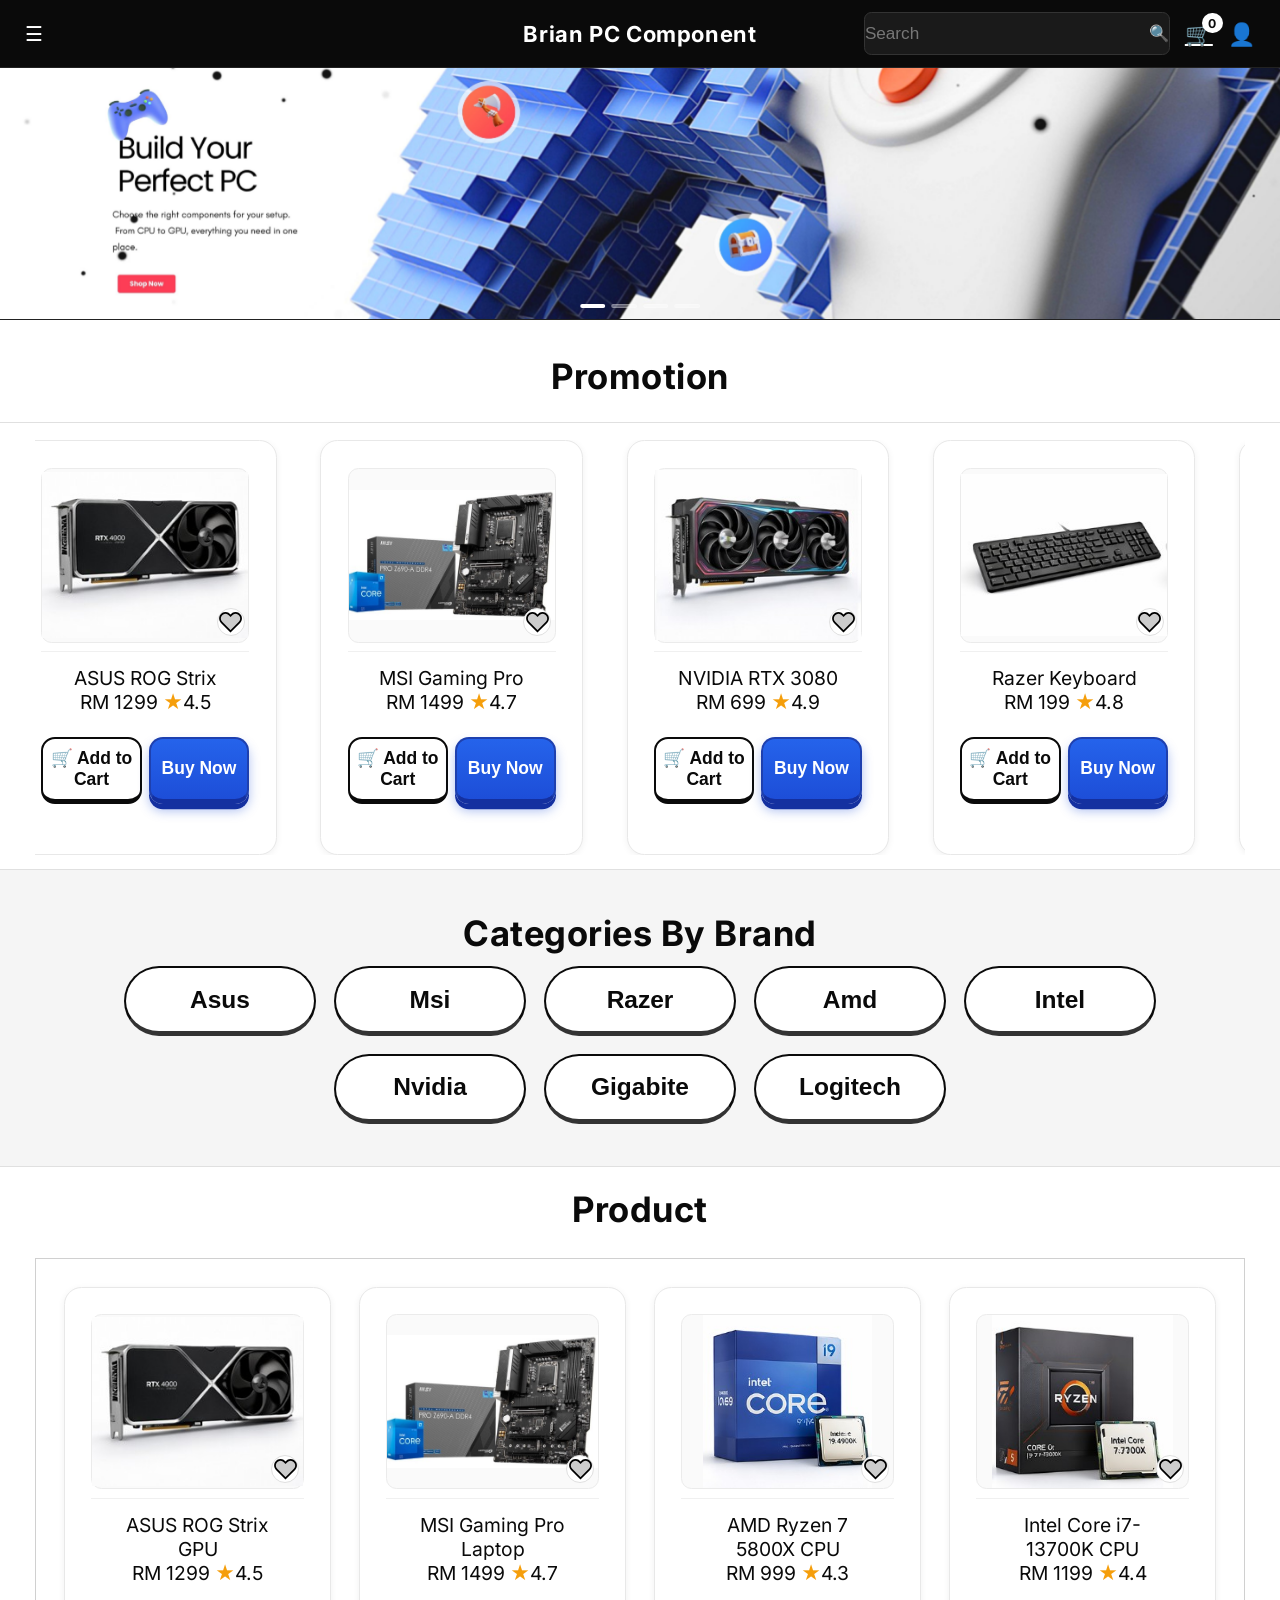
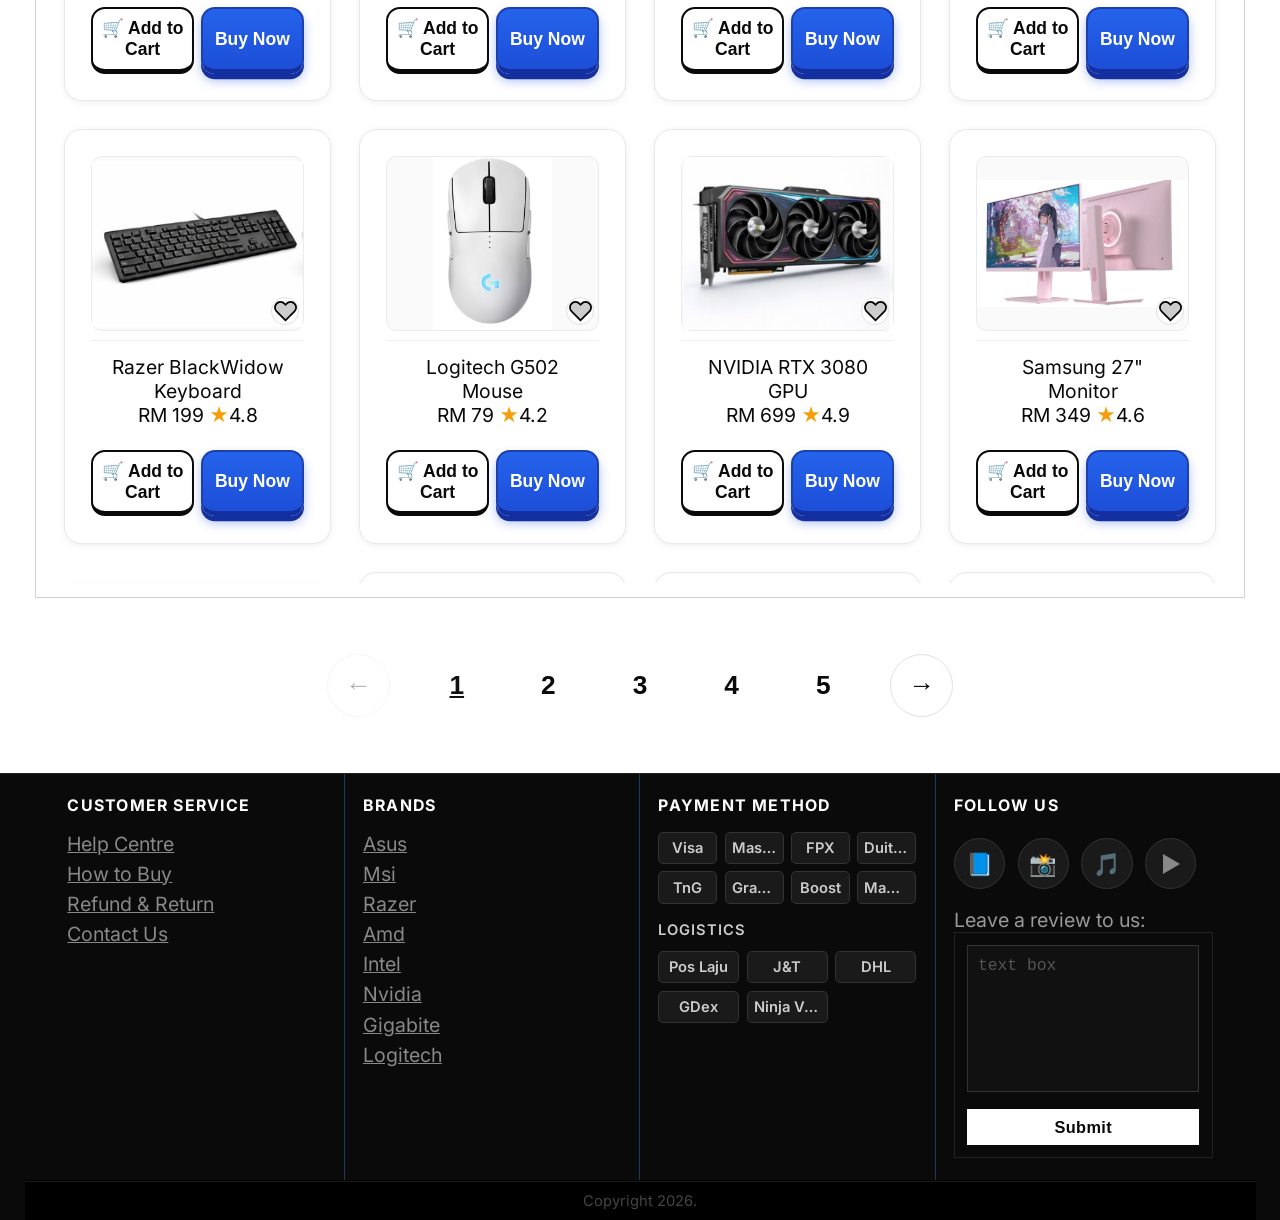
==== commit 681ffd93: "UI improvements: zoom 175% all pages, sort by removed, compare page fixes, login popups - All pages:" ====
--- a/index.html
+++ b/index.html
@@ -5,6 +5,7 @@
 <meta name="viewport" content="width=device-width, initial-scale=1.0">
 <title>Brian PC Component</title>
 <link rel="stylesheet" href="styles.css">
+<style>body { zoom: 1.75; } .banner { zoom: 0.45; } .header { zoom: 0.70; } .footer { zoom: 0.70; }</style>
 </head>
 
 <body> 
--- a/styles.css
+++ b/styles.css
@@ -1085,12 +1085,12 @@
 
 .compare-products-grid {
     display: grid;
-    grid-template-columns: repeat(3, 150px);
-    column-gap: 48px;
-    row-gap: 20px;
-    justify-content: center;
-    
-    
+    grid-template-columns: repeat(3, 1fr);
+    gap: 16px;
+    overflow-x: hidden;
+    width: 100%;
+    margin: 0 auto;
+    justify-items: center;
 }
 
 .compare-product-card {
@@ -3961,7 +3961,7 @@
 .products-grid { min-height: 0; }
 
 /* Fix oversized compare selector — match left side height */
-.compare-products-selector { height: 1000px !important; max-height: 1000px !important; min-height: 0 !important; overflow-y: auto !important; align-self: flex-start !important; }
+.compare-products-selector { height: 1000px !important; max-height: 1000px !important; min-height: 0 !important; overflow-y: auto !important; overflow-x: hidden !important; align-self: flex-start !important; }
 
 /* Normalize cart / checkout horizontal padding */
 .cart-page     { padding: 20px 24px; }
@@ -4048,7 +4048,7 @@
 /* Product list grid — 7 columns, 5 rows per page */
 .products-grid1 {
     display: grid;
-    grid-template-columns: repeat(5, 1fr);
+    grid-template-columns: repeat(4, 1fr);
     column-gap: 16px;
     row-gap: 48px;
     padding: 0;
@@ -4069,14 +4069,14 @@
     padding: 8px;
 }
 
-/* Home products grid — 5 columns, wraps into rows */
+/* Home products grid — 4 columns, wraps into rows */
 .products-section .products-grid {
     display: grid;
-    grid-template-columns: repeat(5, 160px);
+    grid-template-columns: repeat(4, 1fr);
     gap: 16px;
     padding: 8px;
 }
-.products-section .product-card { width: 160px; }
+.products-section .product-card { width: 100%; }
 
 /* ===== PAGINATION – centered below product grid ===== */
 .pagination {
@@ -4152,3 +4152,126 @@
     }
 }
 .pg-num.pg-cur { color: #111111; font-weight: 900; text-decoration: underline; }
+
+/* ================================================================
+   RESPONSIVE — tablet (≤1024px) and mobile (≤767px)
+   ================================================================ */
+
+/* Global image safety */
+img { max-width: 100%; height: auto; }
+*, *::before, *::after { box-sizing: border-box; }
+body { overflow-x: hidden; }
+
+/* ── TABLET  (769px – 1024px) ─────────────────────────────────── */
+@media (max-width: 1024px) {
+
+    /* Header */
+    .search-container { width: 180px; }
+
+    /* Product grids — 3 columns */
+    .products-grid1 { grid-template-columns: repeat(3, 1fr) !important; }
+    .products-grid  { grid-template-columns: repeat(3, minmax(0,1fr)) !important;
+                      max-height: none !important; overflow: visible !important; }
+    .products-section .products-grid { grid-template-columns: repeat(3, 1fr) !important; }
+    .product-card   { width: 100% !important; }
+
+    /* Cart */
+    .cart-container { flex-direction: column; }
+    .cart-right     { width: 100%; }
+
+    /* Checkout */
+    .checkout-container { flex-direction: column; }
+    .checkout-right     { width: 100%; }
+
+    /* Compare image */
+    .compare-product-image-box { width: 100% !important; height: auto !important;
+                                  max-width: 420px; aspect-ratio: 1; }
+
+    /* Footer — 2 columns */
+    .footer-content { grid-template-columns: repeat(2, 1fr); }
+}
+
+/* ── MOBILE  (≤ 768px) ───────────────────────────────────────── */
+@media (max-width: 768px) {
+
+    /* ── Header ── */
+    .header { padding: 8px 12px; gap: 6px; }
+    .search-container { width: 120px !important; height: 30px; }
+    .search-container input { font-size: 12px; padding: 0 6px; }
+    .search-btn, .search-container button { padding: 0 8px; font-size: 13px; }
+    .system-name { font-size: 14px; }
+
+    /* ── Product grids — 2 columns ── */
+    .products-grid1 { grid-template-columns: repeat(2, 1fr) !important;
+                       column-gap: 10px; row-gap: 20px; }
+    .products-grid  { grid-template-columns: repeat(2, minmax(0,1fr)) !important;
+                       max-height: none !important; overflow: visible !important; }
+    .products-section .products-grid { grid-template-columns: repeat(2, 1fr) !important; }
+    .product-card   { width: 100% !important; }
+    .product-image  { height: 120px; }
+
+    /* ── Cart ── */
+    .cart-container  { flex-direction: column; }
+    .cart-right      { width: 100%; }
+    .cart-header-row { grid-template-columns: 2fr 1fr 1fr; font-size: 13px; }
+    .cart-item       { grid-template-columns: 2fr 1fr 1fr; font-size: 13px; padding: 8px; }
+    .cart-img        { width: 48px; height: 48px; }
+    .cart-desc       { font-size: 12px; }
+
+    /* ── Checkout ── */
+    .checkout-container  { flex-direction: column; }
+    .checkout-right      { width: 100%; }
+    .form-grid           { grid-template-columns: 1fr !important; }
+    .postcode-box        { width: 100% !important; }
+    .postcode-box input  { width: 100%; }
+    .state-container     { width: 100% !important; }
+    .postcode-state      { flex-direction: column; gap: 12px; }
+    .summary-box         { padding: 12px; }
+
+    /* ── Product detail ── */
+    .top-section2  { flex-direction: column; }
+    .left-box2     { width: 100% !important; max-width: 100%; }
+    .right-box2    { width: 100% !important; padding: 0; }
+    .big-image2    { width: 100% !important; height: 220px; }
+    .thumb-row2    { gap: 8px; }
+    .thumb2        { width: 60px !important; height: 60px !important; }
+
+    /* ── Compare ── */
+    .compare-modal-content  { flex-direction: column !important; }
+    .compare-product-column { width: 100% !important; }
+    .compare-product-image-box { width: 100% !important; height: auto !important;
+                                  max-width: 100%; aspect-ratio: 1; }
+    .compare-actions { flex-wrap: wrap; gap: 8px; }
+    .compare-btn-3d  { flex: 1 1 45%; text-align: center; font-size: 11px; }
+
+    /* ── Filter bar ── */
+    .filter-bar  { flex-direction: column; align-items: flex-start; gap: 8px; padding: 10px; }
+    .filter-left { flex-wrap: wrap; gap: 6px; }
+
+    /* ── Buttons — larger touch targets ── */
+    .btn-add  { padding: 10px 6px !important; font-size: 12px !important; }
+    .btn-buy  { padding: 10px 6px !important; font-size: 12px !important; }
+    .buy2     { padding: 14px 10px !important; font-size: 14px !important; }
+    .add2     { padding: 14px 10px !important; font-size: 14px !important; }
+    .checkout-btn { padding: 14px !important; font-size: 15px !important; }
+    .place-order-btn { padding: 14px !important; font-size: 14px !important; }
+
+    /* ── Receipt ── */
+    .receipt-container { padding: 16px; }
+    .receipt-info      { flex-direction: column; gap: 12px; }
+    .receipt-table     { font-size: 11px; }
+    .receipt-table th,
+    .receipt-table td  { padding: 6px 4px; }
+    .receipt-actions   { flex-direction: column; gap: 8px; }
+    .receipt-actions button { width: 100%; padding: 12px; }
+
+    /* ── Footer — 1 column ── */
+    .footer-content { grid-template-columns: 1fr; }
+    .footer-box     { border-right: none; border-bottom: 1px solid #e0e0e0; padding: 12px; }
+
+    /* ── Sidebar menu ── */
+    .side-menu { width: 260px; }
+
+    /* ── Review cards ── */
+    .review-card2 { width: 100% !important; max-width: 100% !important; }
+}
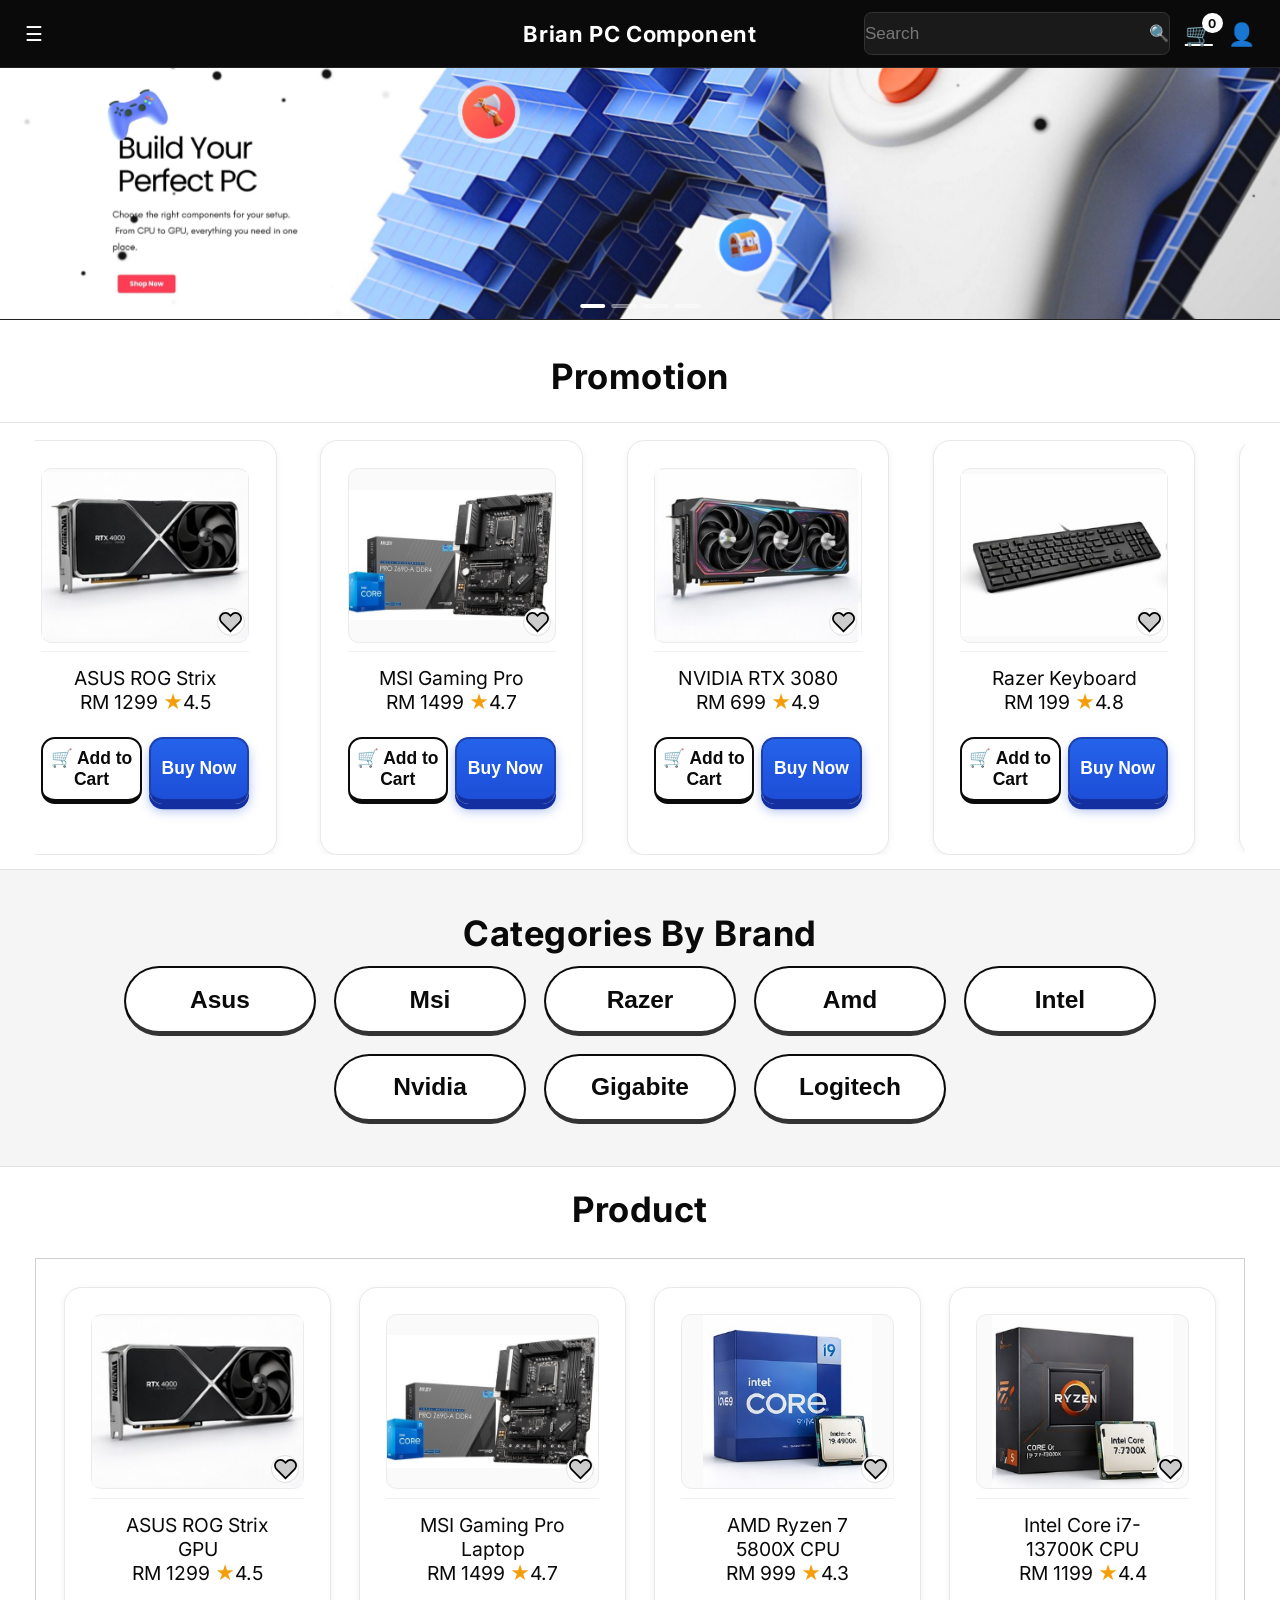
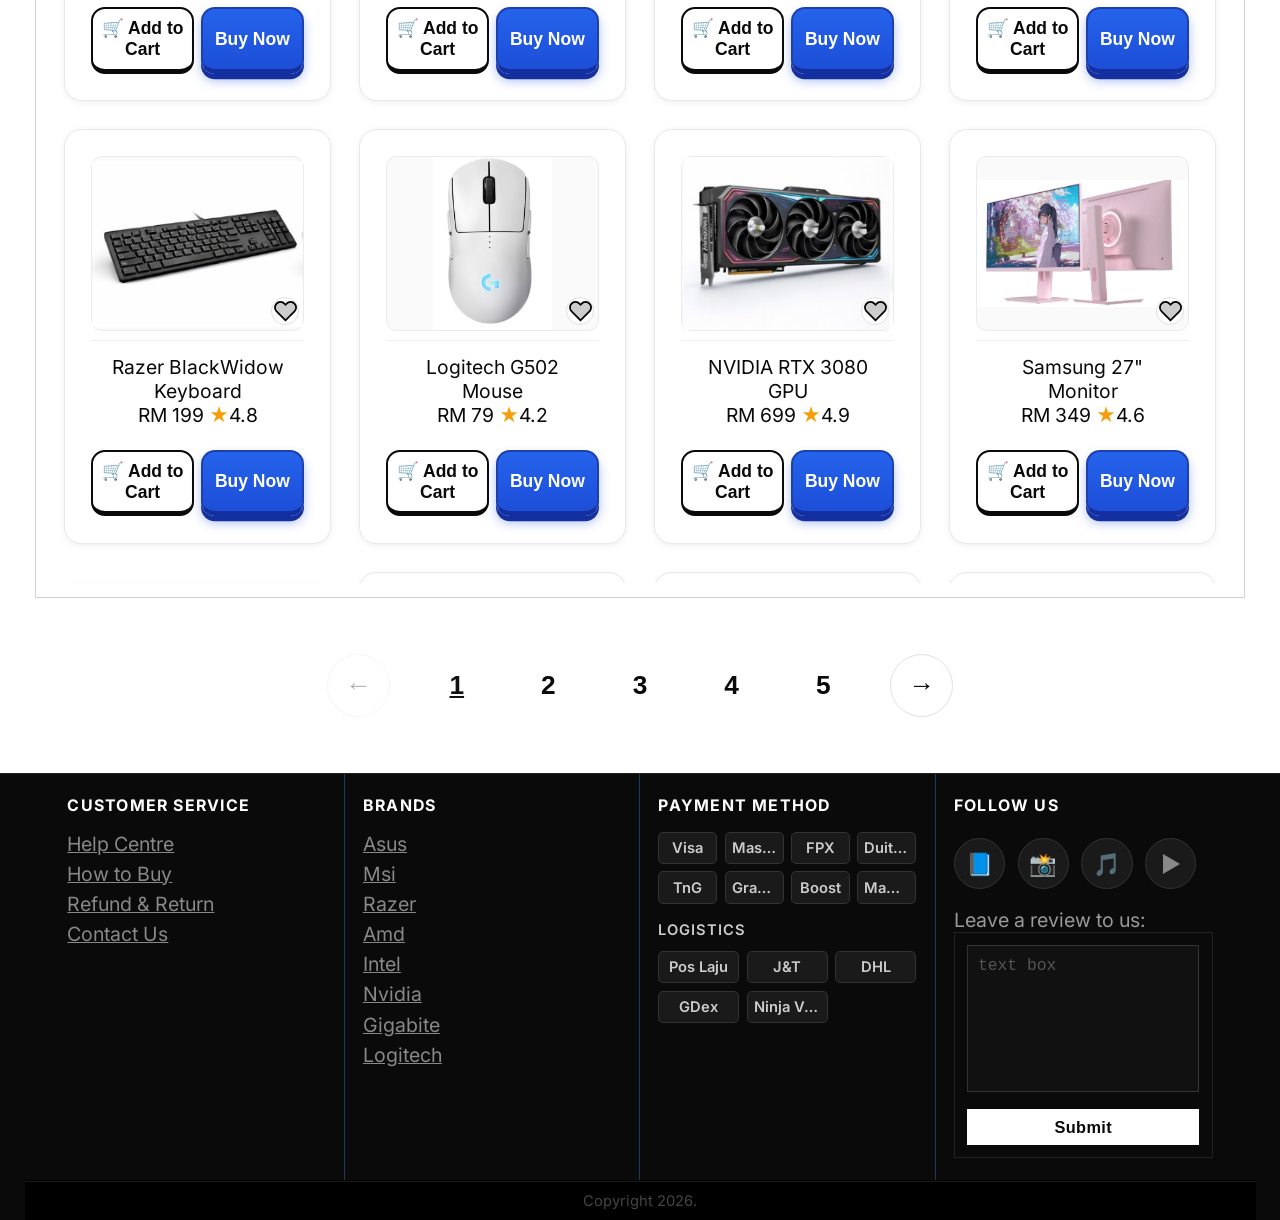
==== commit afeb93ff: "Disable zoom on mobile/tablet — apply 175% zoom only on desktop (≥1024px) Co-Authored-By: Claude Son" ====
--- a/index.html
+++ b/index.html
@@ -5,7 +5,7 @@
 <meta name="viewport" content="width=device-width, initial-scale=1.0">
 <title>Brian PC Component</title>
 <link rel="stylesheet" href="styles.css">
-<style>body { zoom: 1.75; } .banner { zoom: 0.45; } .header { zoom: 0.70; } .footer { zoom: 0.70; }</style>
+<style>@media (min-width: 1024px) { body { zoom: 1.75; } .banner { zoom: 0.45; } .header { zoom: 0.70; } .footer { zoom: 0.70; } }</style>
 </head>
 
 <body> 
